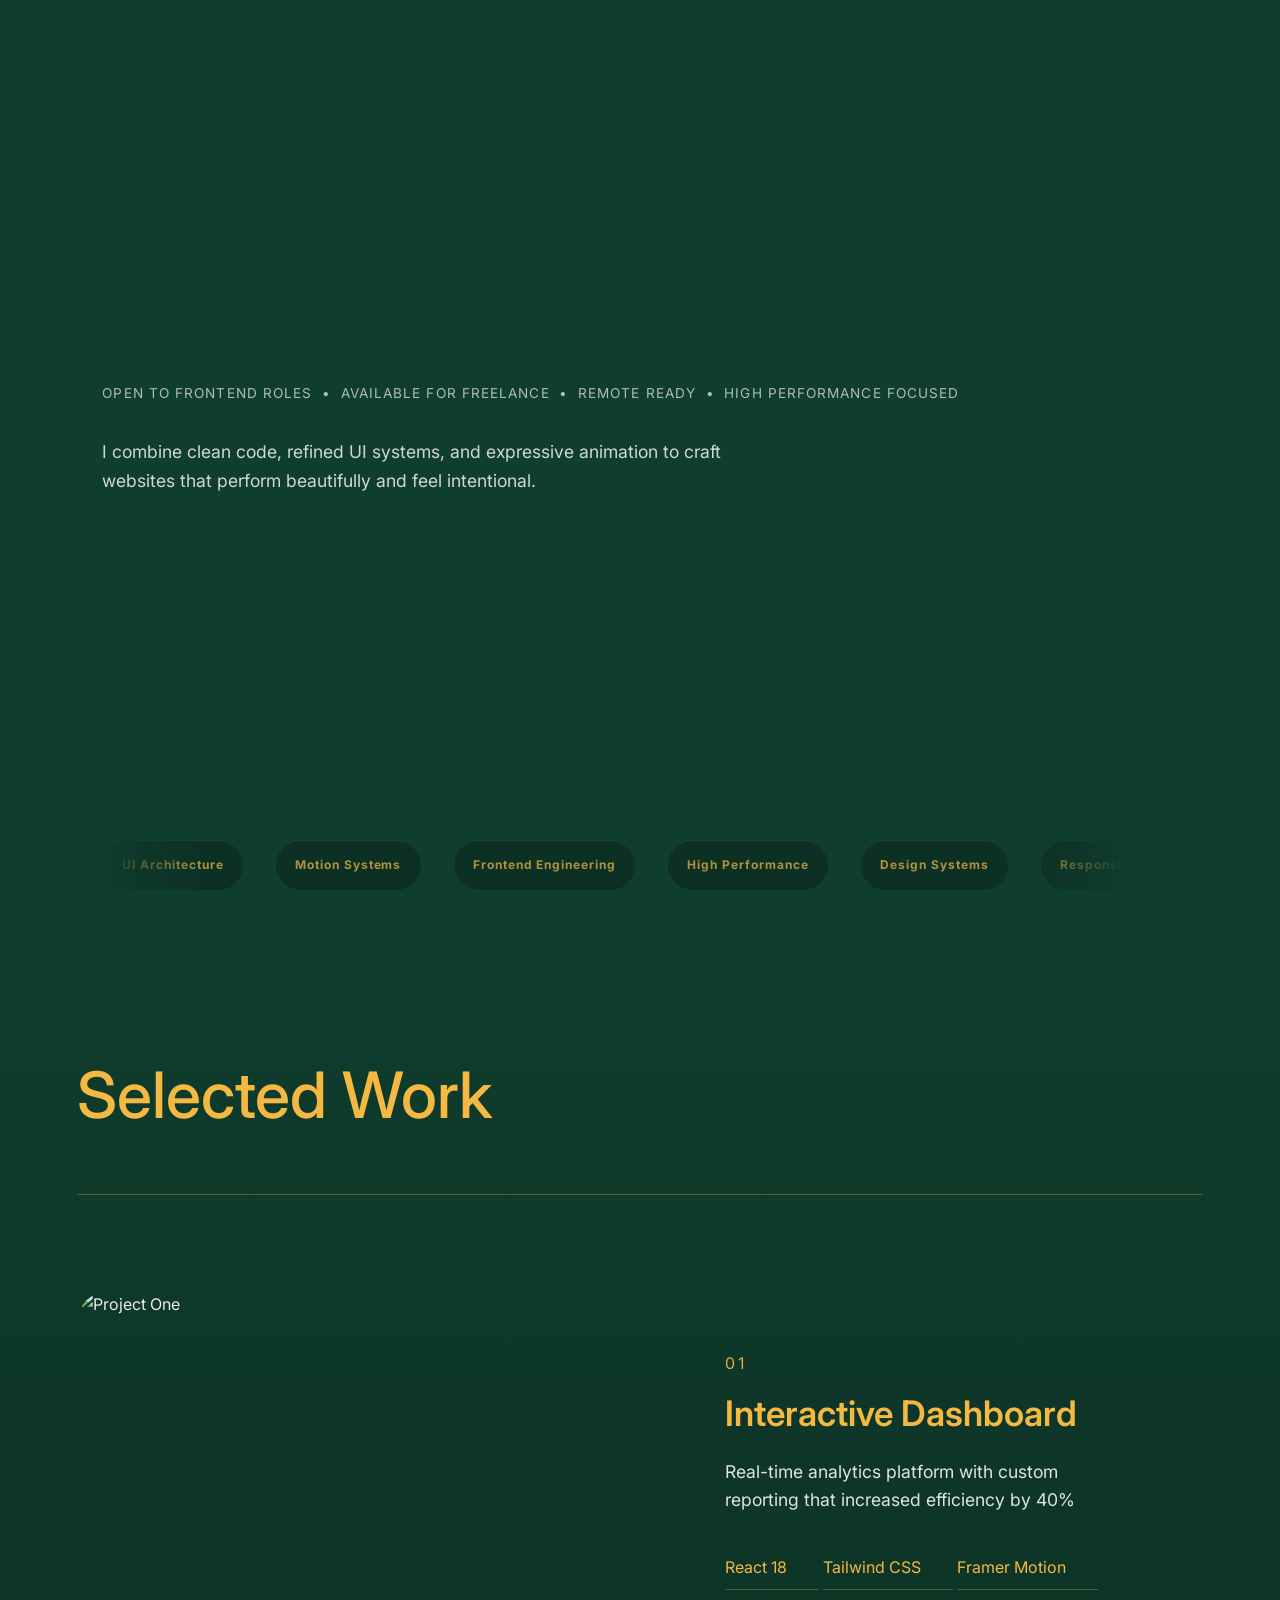
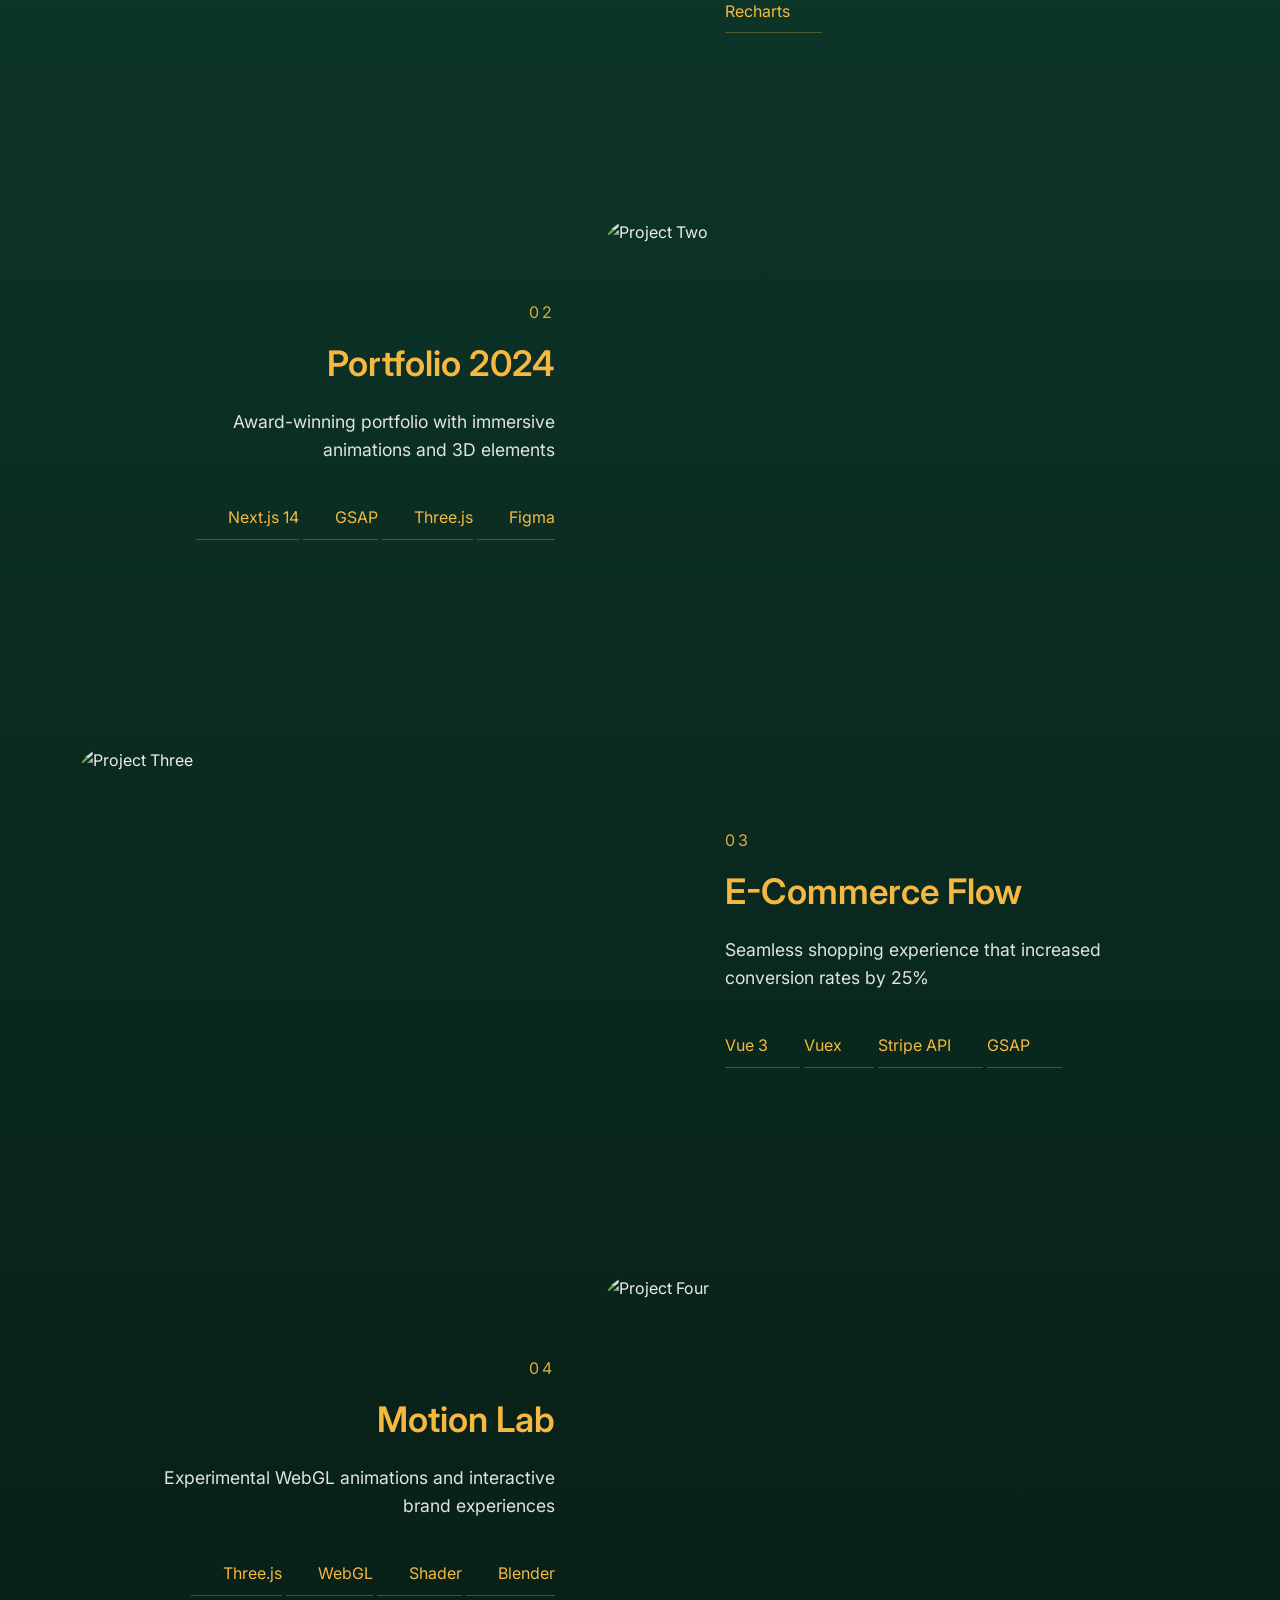
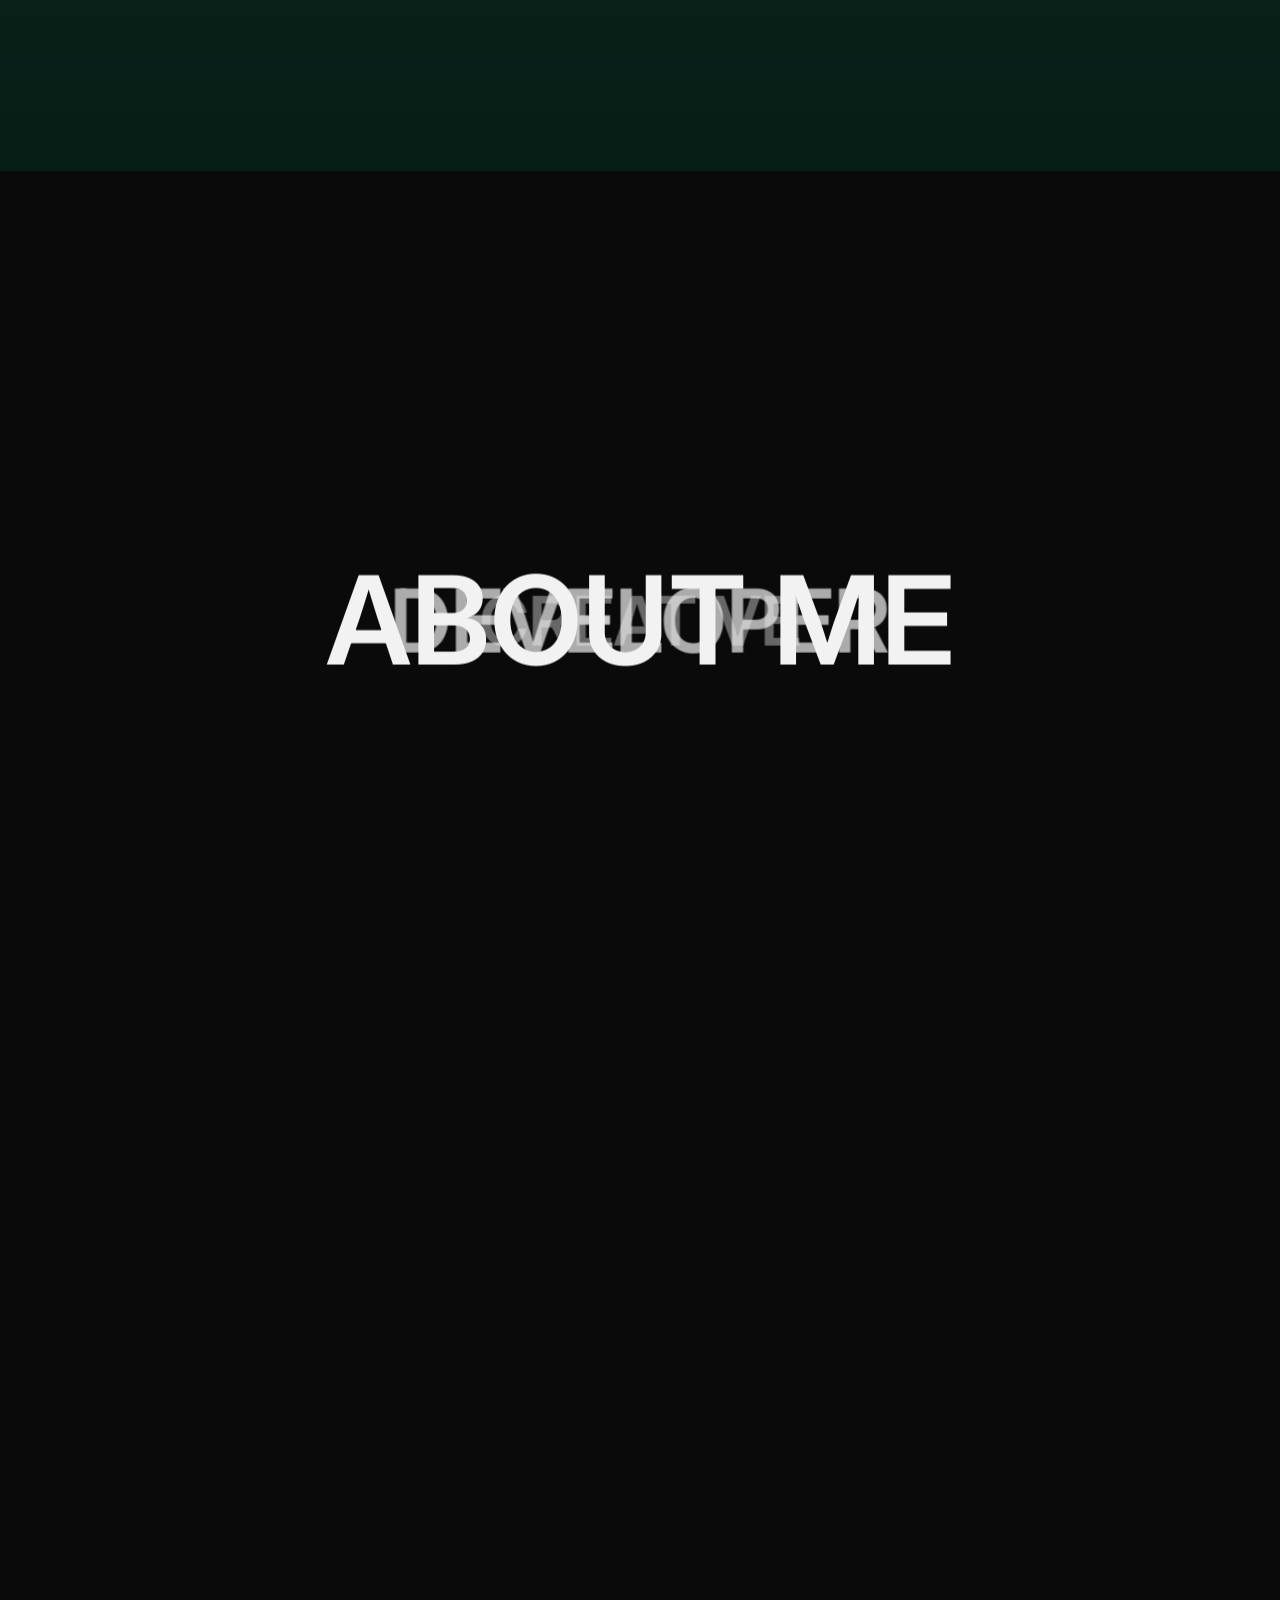
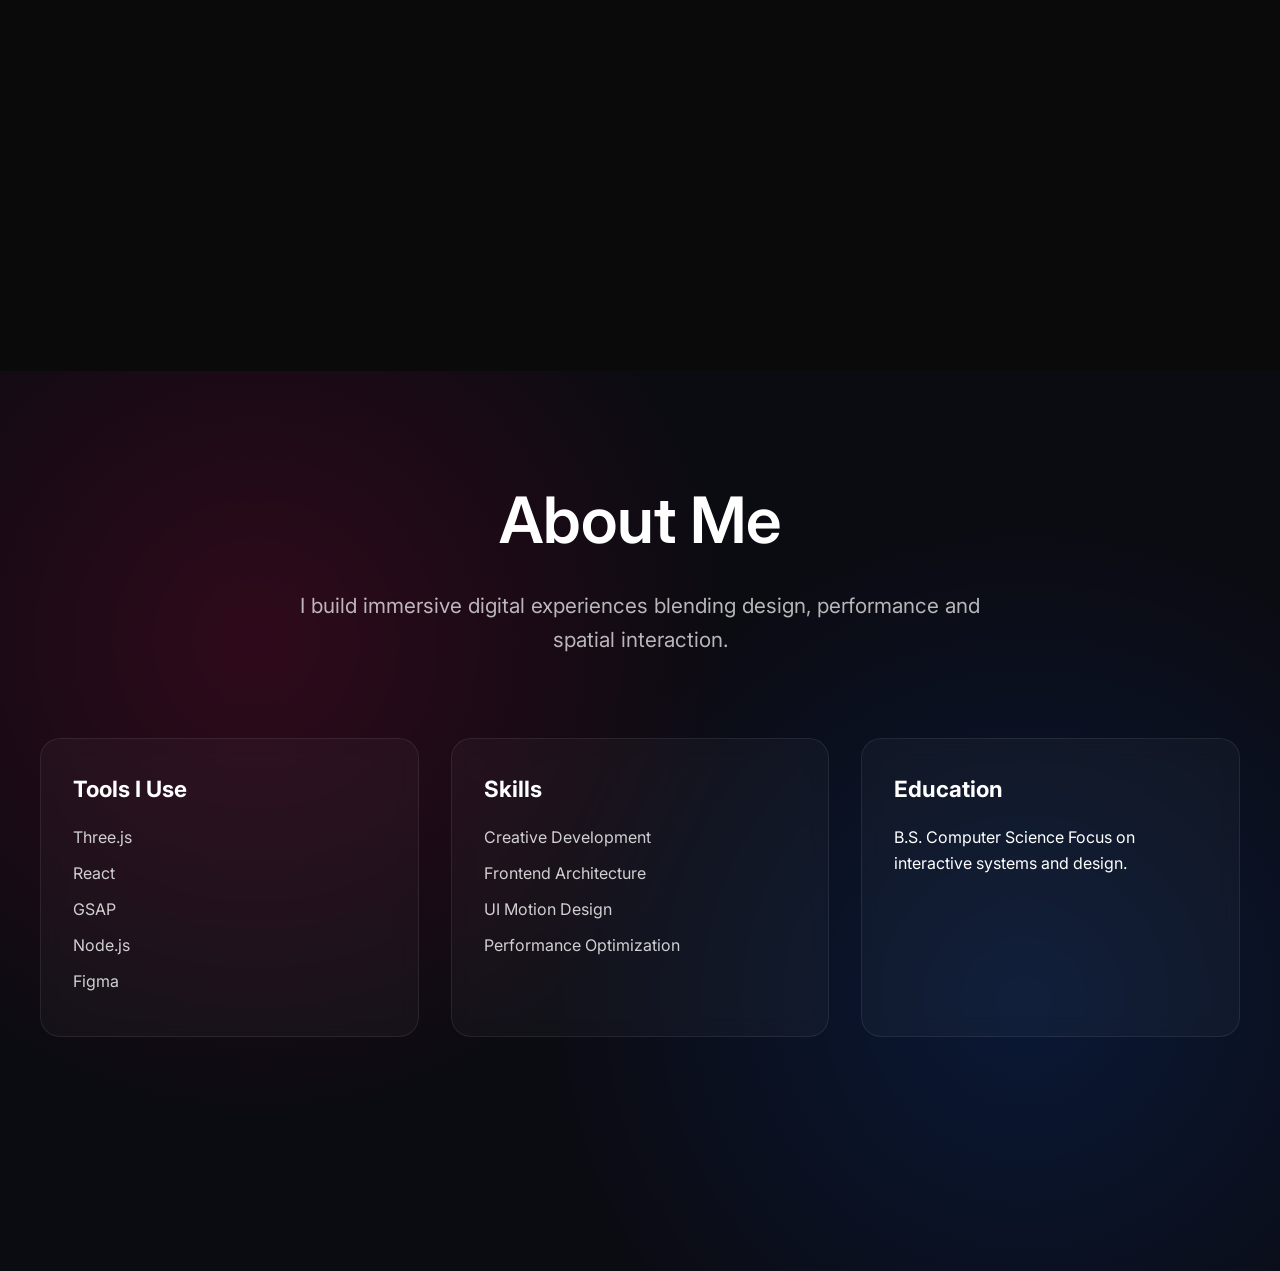
==== index.html @ ad332850 "Add files via upload" ====
<!DOCTYPE html>
<html lang="en">

<head>
  <meta charset="UTF-8">
  <meta name="viewport" content="width=device-width, initial-scale=1.0">
  <title>Document</title>
  <link rel="stylesheet" href="css/style.css">
  <script src="https://unpkg.com/three@0.158.0/build/three.min.js"></script>
  <script src="https://unpkg.com/lottie-web/build/player/lottie.min.js"></script>
  <script src="https://unpkg.com/gsap@3/dist/gsap.min.js"></script>
  <script src="https://unpkg.com/gsap@3/dist/ScrollTrigger.min.js"></script>
  <script src="https://cdnjs.cloudflare.com/ajax/libs/gsap/3.13.0/ScrambleTextPlugin.min.js"></script>
  <script src="https://cdnjs.cloudflare.com/ajax/libs/three.js/r134/three.min.js"></script>
  <script src="https://cdn.jsdelivr.net/npm/vanta@latest/dist/vanta.fog.min.js"></script>
  <script src="https://cdn.jsdelivr.net/npm/vanta@latest/dist/vanta.waves.min.js"></script>
  <script src="https://cdnjs.cloudflare.com/ajax/libs/three.js/r152/three.min.js"></script>






</head>

<body>

  <!-- Liquid Prism Filter -->
  <svg width="0" height="0" style="position: absolute;">
    <defs>
      <filter id="liquid-prism-intense" x="0%" y="0%" width="100%" height="100%" filterUnits="objectBoundingBox">
        <feTurbulence type="fractalNoise" baseFrequency="0.001 0.005" numOctaves="1" seed="17" result="turbulence" />
        <feComponentTransfer in="turbulence" result="mapped">
          <feFuncR type="gamma" amplitude="1" exponent="10" offset="0.5" />
          <feFuncG type="gamma" amplitude="0" exponent="1" offset="0" />
          <feFuncB type="gamma" amplitude="0" exponent="1" offset="0.5" />
        </feComponentTransfer>
        <feGaussianBlur in="turbulence" stdDeviation="3" result="softMap" />
        <feSpecularLighting in="softMap" surfaceScale="5" specularConstant="1" specularExponent="100"
          lighting-color="white" result="specLight">
          <fePointLight x="-200" y="-200" z="300" />
        </feSpecularLighting>
        <feComposite in="specLight" operator="arithmetic" k1="0" k2="1" k3="1" k4="0" result="litImage" />
        <feDisplacementMap in="SourceGraphic" in2="softMap" scale="200" xChannelSelector="R" yChannelSelector="G" />
      </filter>
    </defs>
  </svg>

  <!-- NAVBAR -->
  <nav class="nav-container">

    <a href="#" class="nav-pill logo-pill">
      oLSan.
    </a>

    <ul class="nav-pill links-pill">
      <span class="hover-pill"></span>

      <li><a href="#work">Work</a></li>
      <li><a href="#about">About</a></li>
      <li><a href="#journal">Journal</a></li>
      <li><a href="#contact">Contact</a></li>
    </ul>

    <a href="#contact" class="nav-pill cta-pill">
      Start a Project
    </a>

    <button class="nav-hamburger" aria-label="Menu">
      <span></span>
      <span></span>
      <span></span>
    </button>

  </nav>

  <div class="mobile-menu">
    <ul>
      <li><a href="#work">Work</a></li>
      <li><a href="#about">About</a></li>
      <li><a href="#journal">Journal</a></li>
      <li><a href="#contact">Contact</a></li>
      <li><a href="#contact" class="cta-mobile">Start a Project</a></li>
    </ul>
  </div>




  <section class="hero">
    <canvas id="hero-canvas"></canvas>
    <div class="hero-inner">

      <!-- Headline -->
      <h1 class="hero-title">
        <span id="typing"></span>
      </h1>

      <!-- Credibility Strip -->
      <div class="credibility">
        <span>Open to Frontend Roles</span>
        <span>•</span>
        <span>Available for Freelance</span>
        <span>•</span>
        <span>Remote Ready</span>
        <span>•</span>
        <span>High Performance Focused</span>
      </div>

      <!-- Subtext -->
      <p class="hero-subtext">
        I combine clean code, refined UI systems, and expressive animation
        to craft websites that perform beautifully and feel intentional.
      </p>

      <!-- CTAs -->
      <div class="hero-cta">
        <a href="#projects" class="btn-primary">View Projects</a>
        <a href="/resume.pdf" class="btn-secondary" target="_blank">View Resume</a>
      </div>

    </div>

    <!-- Infinite Service Scroller -->
    <div class="service-scroller">
      <div class="scroller-track">
        <span class="service-pill">UI Architecture</span>
        <span class="service-pill">Motion Systems</span>
        <span class="service-pill">Frontend Engineering</span>
        <span class="service-pill">High Performance</span>
        <span class="service-pill">Design Systems</span>
        <span class="service-pill">Responsive Development</span>
        <!-- Duplicate for seamless loop -->
        <span class="service-pill">UI Architecture</span>
        <span class="service-pill">Motion Systems</span>
        <span class="service-pill">Frontend Engineering</span>
        <span class="service-pill">High Performance</span>
        <span class="service-pill">Design Systems</span>
        <span class="service-pill">Responsive Development</span>
      </div>
    </div>



  </section>



  <section class="works" id="works">
    <div class="works-inner">
      <div class="works-header">
        <h2 class="works-title">Selected Work</h2>
      </div>

      <div class="works-divider"></div>

      <!-- INTERACTIVE CARDS -->
      <div class="works-grid">
        <!-- Card 1 - Left -->
        <div class="work-card">
          <div class="card-container">
            <div class="card-inner">
              <div class="image-wrapper">
                <img src="https://placehold.co/600x400/0F3D2E/F5B841" alt="Project One" class="project-img">
              </div>
            </div>
            <div class="project-info-outside">
              <div class="project-number">01</div>
              <h3 class="project-title">Interactive Dashboard</h3>
              <p class="project-solution">Real-time analytics platform with custom reporting that increased efficiency
                by 40%</p>
              <ul class="tools-list">
                <li>React 18</li>
                <li>Tailwind CSS</li>
                <li>Framer Motion</li>
                <li>Recharts</li>
              </ul>
            </div>
          </div>
        </div>

        <!-- Card 2 - Right -->
        <div class="work-card">
          <div class="card-container">
            <div class="card-inner">
              <div class="image-wrapper">
                <img src="https://placehold.co/600x400/F5B841/0F3D2E" alt="Project Two" class="project-img">
              </div>
            </div>
            <div class="project-info-outside">
              <div class="project-number">02</div>
              <h3 class="project-title">Portfolio 2024</h3>
              <p class="project-solution">Award-winning portfolio with immersive animations and 3D elements</p>
              <ul class="tools-list">
                <li>Next.js 14</li>
                <li>GSAP</li>
                <li>Three.js</li>
                <li>Figma</li>
              </ul>
            </div>
          </div>
        </div>

        <!-- Card 3 - Left -->
        <div class="work-card">
          <div class="card-container">
            <div class="card-inner">
              <div class="image-wrapper">
                <img src="https://placehold.co/600x400/2a2a2a/F5B841" alt="Project Three" class="project-img">
              </div>
            </div>
            <div class="project-info-outside">
              <div class="project-number">03</div>
              <h3 class="project-title">E-Commerce Flow</h3>
              <p class="project-solution">Seamless shopping experience that increased conversion rates by 25%</p>
              <ul class="tools-list">
                <li>Vue 3</li>
                <li>Vuex</li>
                <li>Stripe API</li>
                <li>GSAP</li>
              </ul>
            </div>
          </div>
        </div>

        <!-- Card 4 - Right -->
        <div class="work-card">
          <div class="card-container">
            <div class="card-inner">
              <div class="image-wrapper">
                <img src="https://placehold.co/600x400/F5B841/2a2a2a" alt="Project Four" class="project-img">
              </div>
            </div>
            <div class="project-info-outside">
              <div class="project-number">04</div>
              <h3 class="project-title">Motion Lab</h3>
              <p class="project-solution">Experimental WebGL animations and interactive brand experiences</p>
              <ul class="tools-list">
                <li>Three.js</li>
                <li>WebGL</li>
                <li>Shader</li>
                <li>Blender</li>
              </ul>
            </div>
          </div>
        </div>
      </div>
    </div>
  </section>

  <section class="about" id="about">
    <div class="about-sticky">
      <div class="about-3d">
        <div class="layer layer-back">CREATIVE</div>
        <div class="layer layer-mid">DEVELOPER</div>
        <div class="layer layer-front">ABOUT ME</div>
      </div>
    </div>

    <!-- Add the real about section that appears after scrolling -->
    <div class="about-content">
      <div class="about-wrapper">

        <div class="about-intro">
          <h2>About Me</h2>
          <p>
            I build immersive digital experiences blending design,
            performance and spatial interaction.
          </p>
        </div>

        <div class="about-grid">

          <div class="about-card">
            <h3>Tools I Use</h3>
            <ul>
              <li>Three.js</li>
              <li>React</li>
              <li>GSAP</li>
              <li>Node.js</li>
              <li>Figma</li>
            </ul>
          </div>

          <div class="about-card">
            <h3>Skills</h3>
            <ul>
              <li>Creative Development</li>
              <li>Frontend Architecture</li>
              <li>UI Motion Design</li>
              <li>Performance Optimization</li>
            </ul>
          </div>

          <div class="about-card">
            <h3>Education</h3>
            <p>
              B.S. Computer Science
              Focus on interactive systems and design.
            </p>
          </div>

        </div>

      </div>

    </div>
  </section>









  <script src="script.js"></script>

</body>

</html>
---- css/style.css ----
@import url('https://fonts.googleapis.com/css2?family=Halant:wght@300;400;500;600;700&family=Inter:ital,opsz,wght@0,14..32,100..900;1,14..32,100..900&display=swap');

*,
*::before,
*::after {
  box-sizing: border-box;
  margin: 0;
  padding: 0;
}

:root {
  /* Base */
  --bg: #000000;
  /* warm off-white */
  --text: #E3C586;

  /* Dark contrast surfaces */
  --surface-dark: #0F1218;
  /* smoked navy-black */
  --surface-soft: #1A1F2B;
  /* lifted dark */

  /* Accents */
  --primary: #3A3A3A;
  /* ink */
  --accent: #C08457;
  /* clay / warm edge */

  /* Utility */
  --border-light: rgba(0, 0, 0, 0.08);
  --border-dark: rgba(255, 255, 255, 0.08);
  --radius: 14px;
  --max-width: 1200px;

  --ink: #f2f2f2;
  /* main text */
  --paper: #0a0a0a;
  /* background */
  --muted: rgba(242, 242, 242, 0.55);
  --line: rgba(242, 242, 242, 0.12);
}

@font-face {
  font-family: "Korvich Slam";
  src: url("../fonts/Korvich-Slam.woff2") format("woff2"),
    url("../fonts/Korvich-Slam.woff") format("woff"),
    url("../fonts/Korvich-Slam.ttf") format("truetype");
  font-weight: normal;
  font-style: normal;
}

@font-face {
  font-family: glanuler;
  src: url("../fonts/glanuler.otf") format("opentype");
  font-weight: normal;
  font-style: normal;
}

@font-face {
  font-family: moga;
  src: url("../fonts/moga.otf") format("opentype");
  font-weight: normal;
  font-style: normal;
}

@font-face {
  font-family: gutica;
  src: url("../fonts/gutica-extrabold.otf") format("opentype");
  font-weight: normal;
  font-style: normal;
}


body {
  font-family: "Inter", sans-serif;
  background: var(--paper);
  color: var(--ink);
  line-height: 1.65;
  cursor: ;
  overflow-x: hidden;
}


/* ==========================
   NAVBAR STYLING
========================== */

.nav-container {
  position: fixed;
  top: 1.2rem;
  left: 50%;
  transform: translateX(-50%);
  width: 95%;
  max-width: 1200px;

  display: flex;
  justify-content: space-between;
  align-items: center;

  z-index: 1200;
}

/* Shared Pill Style */
.nav-pill {
  backdrop-filter: blur(18px) url(#liquid-prism-intense);
  -webkit-backdrop-filter: blur(18px) url(#liquid-prism-intense);

  background: rgba(20, 20, 20, 0.35);
  border-top: 1px solid rgba(138, 135, 135, 0.25);
  border-left: 1px solid rgba(131, 128, 128, 0.2);

  padding: 0.8rem 1.8rem;
  border-radius: 999px;

  box-shadow: 0 10px 40px rgba(12, 12, 12, 0.25);

  transition: all 0.3s ease;
  opacity: 0;
  transform: translateY(30px) scale(0.95);
  filter: blur(12px);
}

.nav-pill.reveal {
  opacity: 1;
  transform: translateY(0) scale(1);
  filter: blur(0);
  transition:
    transform 0.8s cubic-bezier(0.68, -0.55, 0.27, 1.55),
    opacity 0.6s ease,
    filter 0.8s ease;
}

/* Logo Pill */
.logo-pill {
  font-family: "glanuler", sans-serif;
  font-size: 2.6rem;
  text-decoration: none;
  color: #EDEDED;
  padding: .02rem 1.9rem;
}

/* Links Pill */
.links-pill {
  position: relative;
  list-style: none;
  display: flex;
  gap: 2.8rem;
  align-items: center;
  padding: 1rem 2.5rem;
}

.links-pill li {
  position: relative;
}

.links-pill a {
  font-family: "Inter", sans-serif;
  font-weight: 400;
  font-size: .9375rem;
  letter-spacing: 0.01em;
  color: #EDEDED;
  text-decoration: none;
  position: relative;
  transition: color 0.3s ease;
  z-index: 2;
}

.links-pill a:hover {
  color: #F5B841;
}

.hover-pill {
  position: absolute;
  top: 50%;
  left: 0;
  height: 36px;
  transform: translateY(-50%);
  border-radius: 999px;
  background: rgba(250, 250, 249, 0.15);
  backdrop-filter: blur(10px);
  transition: all 0.35s cubic-bezier(.22, .61, .36, 1);
  opacity: 0;
  pointer-events: none;
  z-index: 1;
  padding: 1.4rem 2rem;
}

/* CTA Pill */
.cta-pill {
  font-family: "Inter", sans-serif;
  font-size: 0.875rem;
  font-weight: 500;
  letter-spacing: 0.08em;
  text-transform: uppercase;
  text-decoration: none;
  color: #EDEDED;
  padding: 1.5rem;
  border-radius: 2rem;
  position: relative;
  overflow: hidden;
  transition:
    color 0.4s ease,
    transform 0.3s ease;
}

.cta-pill:hover {
  transform: translateY(-2px);
  color: #0F3D2E;
  background-color: #F5B841;
  /* fades in */
  transition:
    color 0.4s ease,
    background-color 0.5s ease,
    /* smooth fade */
    transform 0.3s ease;
}

.nav-hamburger {
  display: none;
  flex-direction: column;
  justify-content: space-between;
  width: 24px;
  height: 18px;
  background: none;
  border: none;
  cursor: pointer;
  z-index: 1100;
  margin-right: 1.2rem;
}

.nav-hamburger span {
  display: block;
  height: 3px;
  width: 100%;
  background: #F5B841;
  border-radius: 2px;
  transition: all 0.3s ease;
}

/* Mobile Menu */
.mobile-menu {
  position: fixed;
  top: 0;
  right: -100%;
  width: 100vw;
  height: 100vh;
  background: rgba(20, 20, 20, 0.95);
  backdrop-filter: blur(12px);
  display: flex;
  justify-content: center;
  transform: translateX(100%);
  transition: transform 0.45s cubic-bezier(.25, .8, .25, 1);
  z-index: 1050;
}

.mobile-menu.open {
  transform: translateX(0);
}

.mobile-menu ul {
  list-style: none;
  display: flex;
  flex-direction: column;
  gap: 1.3rem;
  align-items: start;
  margin-top: 6rem;
  width: 80%;
  font-weight: 400;
}

.mobile-menu ul li {
  opacity: 0;
  transform: translateY(20px);
  transition: all 0.4s cubic-bezier(.25, .8, .25, 1);
}

.mobile-menu.open ul li:nth-child(1) {
  transition-delay: 0.05s;
  opacity: 1;
  transform: translateY(0);
}

.mobile-menu.open ul li:nth-child(2) {
  transition-delay: 0.12s;
  opacity: 1;
  transform: translateY(0);
}

.mobile-menu.open ul li:nth-child(3) {
  transition-delay: 0.19s;
  opacity: 1;
  transform: translateY(0);
}

.mobile-menu.open ul li:nth-child(4) {
  transition-delay: 0.26s;
  opacity: 1;
  transform: translateY(0);
}

.mobile-menu.open ul li:nth-child(5) {
  transition-delay: 0.33s;
  opacity: 1;
  transform: translateY(0);
  margin-top: 1.5rem;
}



.mobile-menu a {
  text-decoration: none;
  color: #EDEDED;
  font-size: 1.4rem;
}

.cta-mobile {
  background: rgba(34, 31, 31, 0.35);
  border-top: 1px solid rgba(138, 135, 135, 0.25);
  border-bottom: 1px solid rgba(158, 152, 152, 0.2);
  padding: 1rem 4.6rem;
  border-radius: 999px;
  font-weight: 600;
}

/* Hamburger open state */
.nav-hamburger.open span:nth-child(1) {
  transform: rotate(45deg) translate(5px, 5px);
}

.nav-hamburger.open span:nth-child(2) {
  opacity: 0;
}

.nav-hamburger.open span:nth-child(3) {
  transform: rotate(-45deg) translate(5px, -5px);
}

/* Mobile menu active */
.mobile-menu.open {
  right: 0;
}

/* Responsive */
@media(max-width: 900px) {
  .links-pill {
    display: none;
  }

  .cta-pill {
    display: none;
  }

  .nav-hamburger {
    display: flex;
  }
}




/*HERO*/

/* ===============================
   ELITE MINIMAL HERO
=================================*/
.hero {
  position: relative;
  height: 100vh;
  width: 100%;
  overflow: hidden;
  background: #0F3D2E;
  perspective: 1000px;
  min-height: 100vh;
  display: flex;
  flex-direction: column;
  justify-content: center;
  padding: 0 8%;
}

#hero-canvas {
  position: absolute;
  inset: 0;
  width: 100%;
  height: 100%;
  display: block;
}

/*
#hero-canvas {
  background: linear-gradient(120deg, #0F3D2E, #113F2F, #0F3D2E);
  animation: gradientShift 12s ease infinite;
}

@keyframes gradientShift {
  0% {
    background-position: 0% 50%;
  }

  50% {
    background-position: 100% 50%;
  }

  100% {
    background-position: 0% 50%;
  }
}
*/







.hero-inner.visible .btn-primary,
.hero-inner.visible .btn-secondary {
  transform: translateY(0) scale(1);
  opacity: 1;
}

.hero-inner {
  max-width: 900px;
  opacity: 0 auto;
  transform: translateY(20px);
  transform-origin: center top;
  transition: opacity 1s ease-out, transform 0.2s ease-out;
}

.hero-inner.visible {
  opacity: 1;
  transform: translateY(0);
}

.hero-title {
  font-size: clamp(2.5rem, 6vw, 4.5rem);
  font-weight: 500;
  font-family: "Halant", serif;
  line-height: 1.05;
  letter-spacing: -0.02em;
  margin-bottom: 1.5rem;
  color: #F5B841;
}




/* Initial states */
.hero-title,
#typing,
.hero-subtext,
.hero-cta,
.service-scroller {
  opacity: 0;
  transform: translateY(10px);
  transition: opacity 0.8s ease, transform 0.8s ease;
}

/* Visible state */
.hero-title.visible,
#typing.visible,
.hero-subtext.visible,
.hero-cta.visible,
.service-scroller.visible {
  opacity: 1;
  transform: translateY(0);
}



.credibility {
  font-size: 0.85rem;
  letter-spacing: 0.08em;
  text-transform: uppercase;
  opacity: 0.7;
  margin-bottom: 1.5rem;
  display: flex;
  flex-wrap: wrap;
  gap: 0.6rem;
}

.hero-subtext {
  font-size: 1.1rem;
  line-height: 1.6;
  max-width: 650px;
  margin-bottom: 2.5rem;
  opacity: 0.85;
}

.hero-cta {
  display: flex;
  gap: 1.5rem;
}

/* Buttons */
.btn-primary {
  background: #F5B841;
  color: black;
  padding: 0.9rem 1.8rem;
  border-radius: 999px;
  font-weight: 600;
  text-decoration: none;
  transition: transform 0.25s ease, box-shadow 0.25s ease;
}

.btn-primary:hover {
  transform: translateY(-3px);
  box-shadow: 0 10px 25px rgba(245, 184, 65, 0.4);
}

.btn-secondary {
  border: 1px solid rgba(68, 64, 64, 0.3);
  padding: 0.9rem 1.8rem;
  background: rgba(20, 20, 20, 0.35);
  border-radius: 999px;
  text-decoration: none;
  color: #EDEDED;
  transition: all 0.25s ease;
}

.btn-secondary:hover {
  border-color: #F5B841;
  color: #F5B841;
}

.btn-primary,
.btn-secondary {
  transform: translateY(20px) scale(0.95);
  opacity: 0;
  transition: all 0.6s cubic-bezier(.22, 1, .36, 1);
}

.service-scroller {
  position: absolute;
  bottom: 20px;
  width: 80%;
  overflow: hidden;
  opacity: 0.7;
  mask-image: linear-gradient(to right,
      transparent 0%,
      black 10%,
      black 90%,
      transparent 100%);
}

.scroller-track {
  display: flex;
  gap: 2rem;
  width: max-content;
  animation: scroll 25s linear infinite;
  will-change: transform;
}

/* Pause on hover */
.service-scroller:hover .scroller-track {
  animation-play-state: paused;
}

@keyframes scroll {
  0% {
    transform: translateX(0);
  }

  100% {
    transform: translateX(-50%);
  }
}

.service-pill {
  padding: 0.9rem 1.2rem;
  background: rgba(10, 10, 10, 0.35);
  border-top: 1px solid rgba(138, 135, 135, 0.25);
  border-left: 1px solid rgba(131, 128, 128, 0.2);
  border-radius: 2rem;
  font-size: 0.75rem;
  letter-spacing: 0.08em;
  color: #F5B841;
  font-weight: 700;
  white-space: nowrap;
}





/* SECTION */
.works {
  padding: 10rem 6vw 6rem;
  background:
    radial-gradient(1000px 500px at 80% -20%, rgba(245, 184, 65, 0.12), transparent 60%),
    radial-gradient(800px 400px at 10% 120%, rgba(15, 61, 46, 0.4), transparent 70%),
    linear-gradient(180deg, #0F3D2E 0%, #071E17 100%);
  color: #EDEDED;
  position: relative;
  overflow: hidden;
}

.works-inner {
  position: relative;
  z-index: 2;
}

.works-header {
  margin-bottom: 4rem;
}

.works-title {
  font-size: clamp(3rem, 5vw, 4.5rem);
  font-weight: 500;
  color: #F5B841;
  line-height: 1.1;
  max-width: 600px;
}

.works-divider {
  margin: 3rem 0 4rem;
  padding-top: 2rem;
  border-top: 1px solid rgba(245, 184, 65, 0.3);
  position: relative;
  overflow: hidden;
}

.works-divider::before {
  content: "";
  position: absolute;
  top: 0;
  left: 0;
  height: 1px;
  width: 100%;
  background: #F5B841;
  transform: scaleX(0);
  transform-origin: left;
}

/* INTERACTIVE CARD SYSTEM */
.works-grid {
  display: flex;
  flex-direction: column;
  gap: 8rem;
  max-width: 1400px;
  margin: 0 auto;
  position: relative;
}

.work-card {
  display: flex;
  width: 100%;
  position: relative;
  align-items: center;
}

.work-card:nth-child(odd) {
  justify-content: flex-start;
}

.work-card:nth-child(even) {
  justify-content: flex-end;
}

.card-container {
  display: flex;
  align-items: center;
  gap: 3rem;
  width: 100%;
  position: relative;
}

.work-card:nth-child(odd) .card-container {
  flex-direction: row;
}

.work-card:nth-child(even) .card-container {
  flex-direction: row-reverse;
}

.card-inner {
  width: 60%;
  max-width: 600px;
  position: relative;
  border-radius: 2rem;
  overflow: hidden;
  transition: transform 0.4s cubic-bezier(0.4, 0, 0.2, 1);
  will-change: transform;
  cursor: pointer;
}

.image-wrapper {
  width: 100%;
  height: 400px;
  overflow: hidden;
}

.project-img {
  width: 100%;
  height: 100%;
  object-fit: cover;
  display: block;
  transition: transform 0.6s cubic-bezier(0.4, 0, 0.2, 1);
}

.project-info-outside {
  width: 35%;
  color: white;
  position: relative;
  z-index: 5;
}

.work-card:nth-child(odd) .project-info-outside {
  text-align: left;
}

.work-card:nth-child(even) .project-info-outside {
  text-align: right;
}

.project-number {
  font-size: 1rem;
  color: #F5B841;
  letter-spacing: 0.2em;
  margin-bottom: 1rem;
  opacity: 0.9;
}

.project-title {
  font-size: 2.2rem;
  font-weight: 600;
  color: #F5B841;
  margin-bottom: 1.5rem;
  line-height: 1.2;
}

.project-solution {
  font-size: 1.1rem;
  color: #EDEDED;
  margin-bottom: 2rem;
  line-height: 1.6;
  opacity: 0.95;
}

.tools-list {
  list-style: none;
  padding: 0;
  margin: 0;
}

.work-card:nth-child(odd) .tools-list {
  text-align: left;
}

.work-card:nth-child(even) .tools-list {
  text-align: right;
}

.tools-list li {
  font-size: 1rem;
  color: #F5B841;
  padding: 0.5rem 0;
  border-bottom: 1px solid rgba(245, 184, 65, 0.3);
  display: inline-block;
  width: auto;
  opacity: 1;
  transition: transform 0.3s ease;
}

.work-card:nth-child(odd) .tools-list li {
  padding-right: 2rem;
}

.work-card:nth-child(even) .tools-list li {
  padding-left: 2rem;
}

.tools-list li:hover {
  border-bottom-color: #F5B841;
  transform: translateX(5px);
}

.work-card:nth-child(even) .tools-list li:hover {
  transform: translateX(-5px);
}

.card-inner:hover .project-img {
  transform: scale(1.05);
}

/* BRIGHT COLOR - just blur and fade, no borders/glow */
.works-grid:has(.card-inner:hover) .card-inner:not(:hover) {
  filter: blur(8px) brightness(0.7);
  opacity: 0.5;
  transform: scale(0.94) !important;
  transition: all 1.2s cubic-bezier(0.4, 0, 0.2, 1);
}

.works-grid:has(.card-inner:hover) .project-info-outside {
  opacity: 0.6;
  transition: opacity 1.2s cubic-bezier(0.4, 0, 0.2, 1);
}

.works-grid:has(.card-inner:hover) .card-inner:hover+.project-info-outside,
.work-card:hover .project-info-outside {
  opacity: 1;
}

/* Responsive */
@media (max-width: 968px) {
  .card-container {
    flex-direction: column !important;
    gap: 2rem;
  }

  .card-inner,
  .project-info-outside {
    width: 100%;
    text-align: left !important;
  }

  .tools-list {
    text-align: left !important;
  }

  .tools-list li {
    padding-left: 0 !important;
    padding-right: 0 !important;
  }

  .tools-list li:hover {
    transform: translateX(5px) !important;
  }

  .works-grid {
    gap: 4rem;
  }
}


.about {
  height: 300vh;
  position: relative;
}

.about-sticky {
  position: sticky;
  top: 0;
  height: 100vh;
  overflow: hidden;
  perspective: 1200px;
  z-index: 2;
  transition: opacity 0.3s ease;
}

.about-3d {
  position: relative;
  width: 100%;
  height: 100%;
  transform-style: preserve-3d;
}

.layer {
  position: absolute;
  width: 100%;
  text-align: center;
  top: 50%;
  left: 50%;
  transform-style: preserve-3d;
  font-size: 8vw;
  font-weight: 600;
  transform: translate(-50%, -50%);
  transition: transform 0.05s linear;
  /* Faster transition for smoother movement */
  will-change: transform;
}

.layer-back {
  transform: translate(-50%, -50%) translateZ(-600px);
  opacity: 0.4;
}

.layer-mid {
  transform: translate(-50%, -50%) translateZ(-200px);
  opacity: 0.7;
}

.layer-front {
  transform: translate(-50%, -50%) translateZ(200px);
}

/* Real about content that appears after scrolling */
.about-content {
  position: relative;
  top: 100vh;
  min-height: 100vh;
  padding: 6rem 2rem;
  color: white;
  z-index: 1;

  background:
    radial-gradient(circle at 20% 30%, rgba(255, 0, 80, 0.15), transparent 40%),
    radial-gradient(circle at 80% 70%, rgba(0, 100, 255, 0.15), transparent 40%),
    #0b0b12;

  display: flex;
  justify-content: center;
}


.about-wrapper {
  max-width: 1200px;
  width: 100%;
}

.about-intro {
  text-align: center;
  margin-bottom: 5rem;
}

.about-intro h2 {
  font-size: clamp(3rem, 5vw, 4rem);
  margin-bottom: 1rem;
  font-weight: 600;
}

.about-intro p {
  font-size: 1.3rem;
  opacity: 0.7;
  max-width: 700px;
  margin: 0 auto;
}

.about-grid {
  display: grid;
  grid-template-columns: repeat(auto-fit, minmax(280px, 1fr));
  gap: 2rem;
}

.about-card {
  background: rgba(255, 255, 255, 0.03);
  backdrop-filter: blur(10px);
  border: 1px solid rgba(255, 255, 255, 0.08);
  border-radius: 20px;
  padding: 2rem;
  transition: 0.3s ease;
}

.about-card:hover {
  transform: translateY(-8px);
  border-color: rgba(255, 255, 255, 0.2);
}

.about-card h3 {
  margin-bottom: 1rem;
  font-size: 1.4rem;
}

.about-card ul {
  list-style: none;
  padding: 0;
}

.about-card li {
  margin-bottom: 0.6rem;
  opacity: 0.8;
}
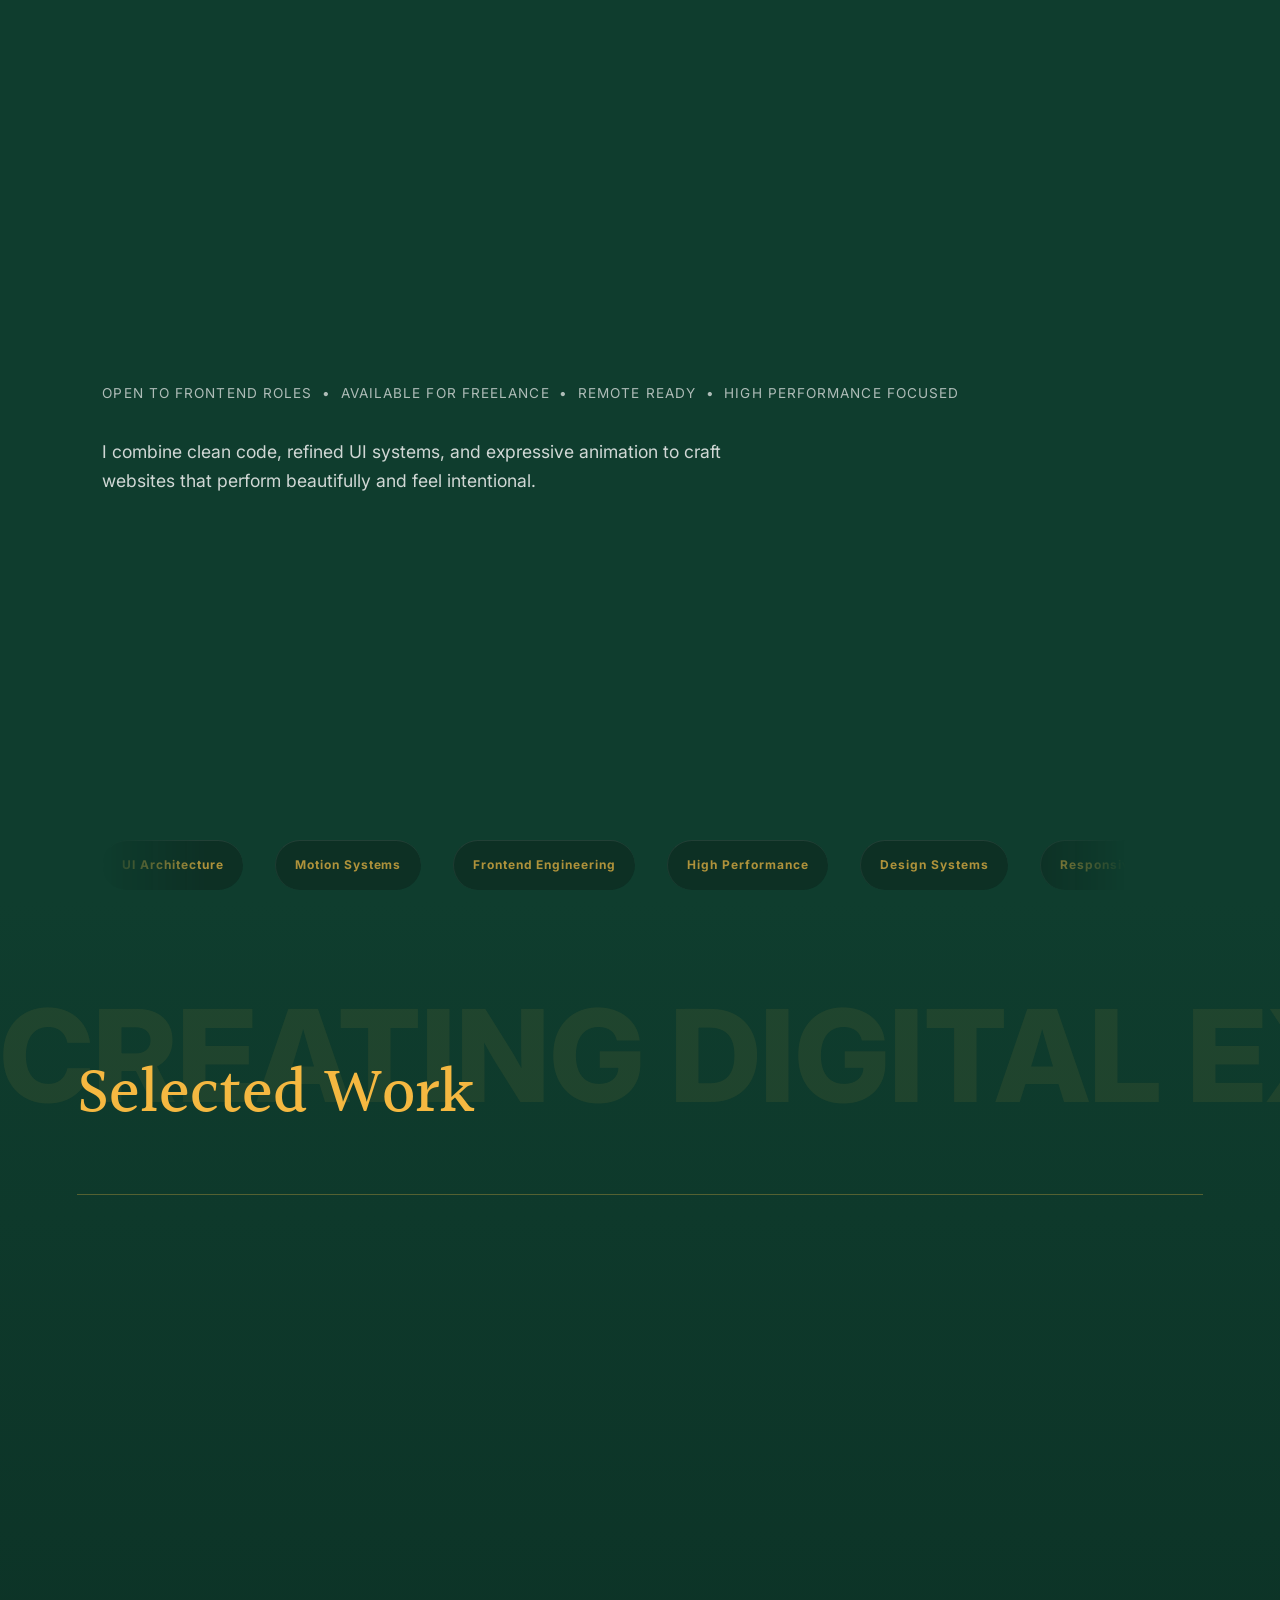
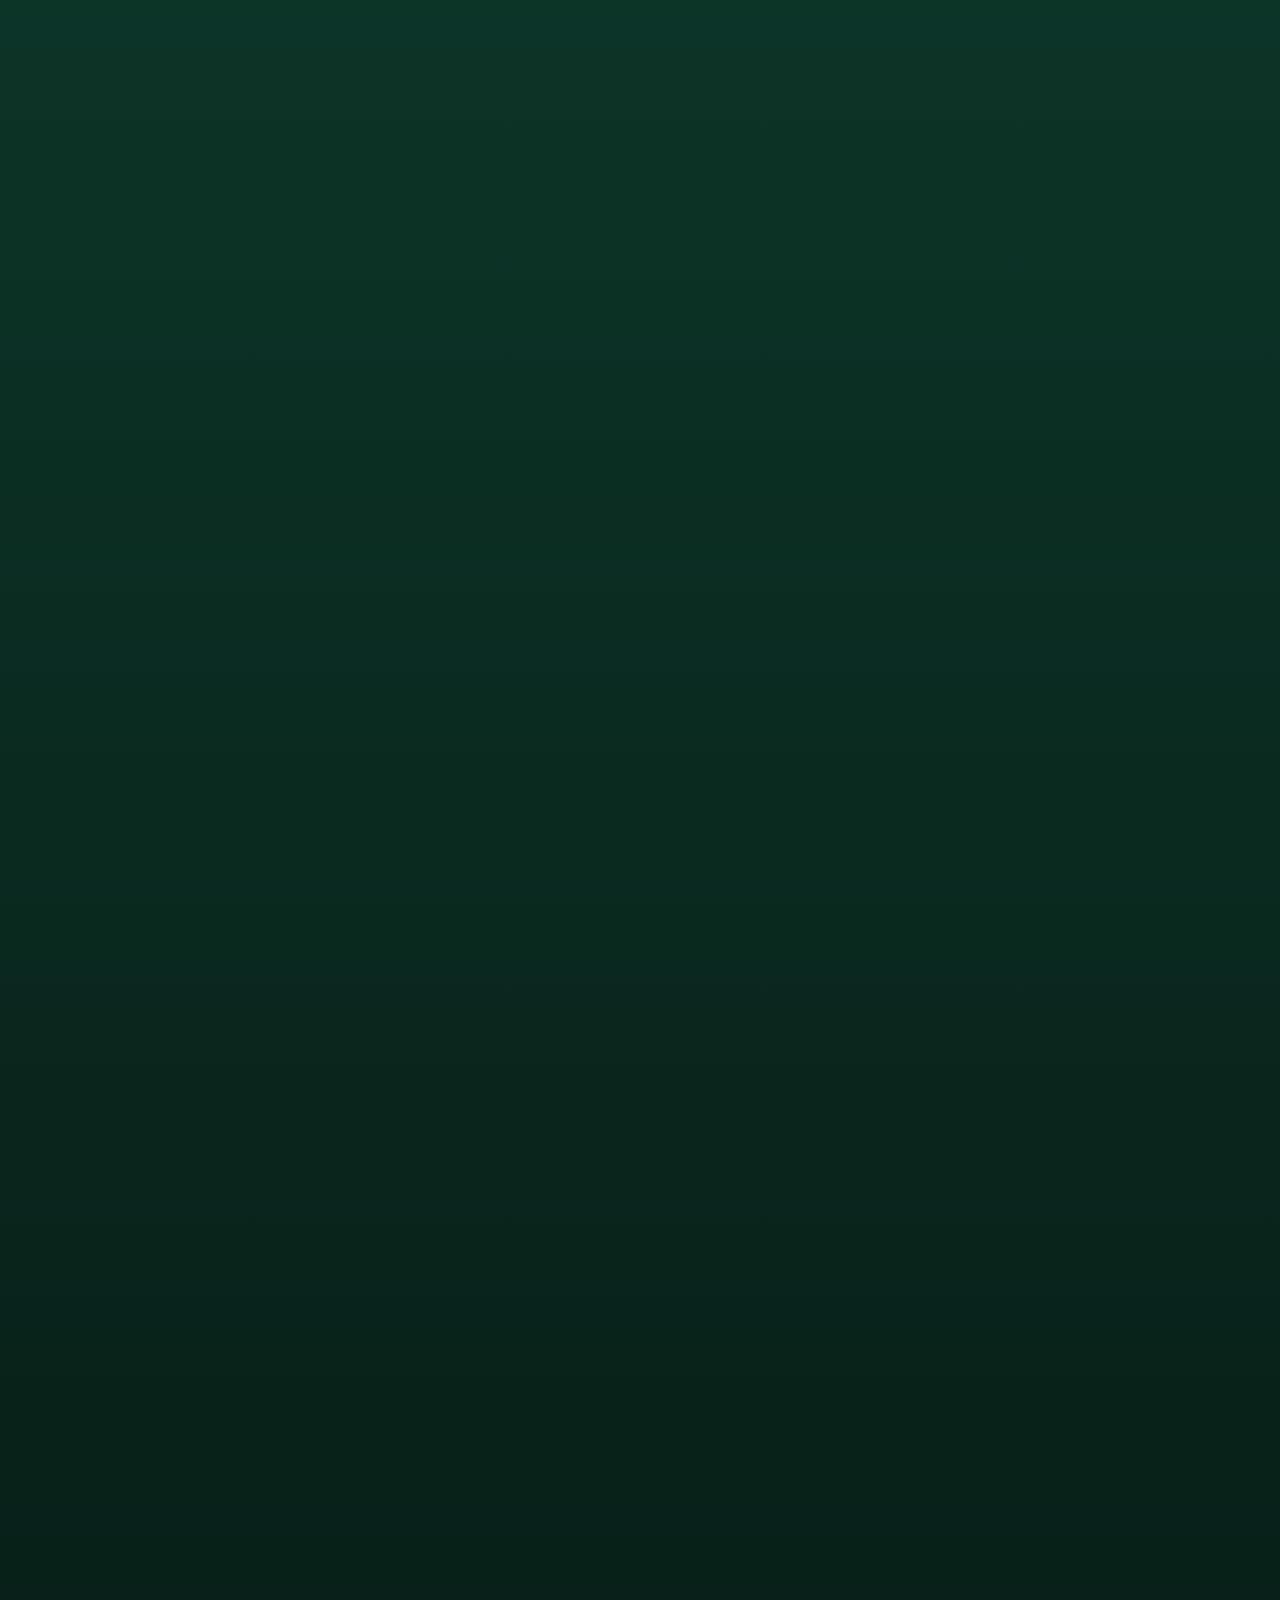
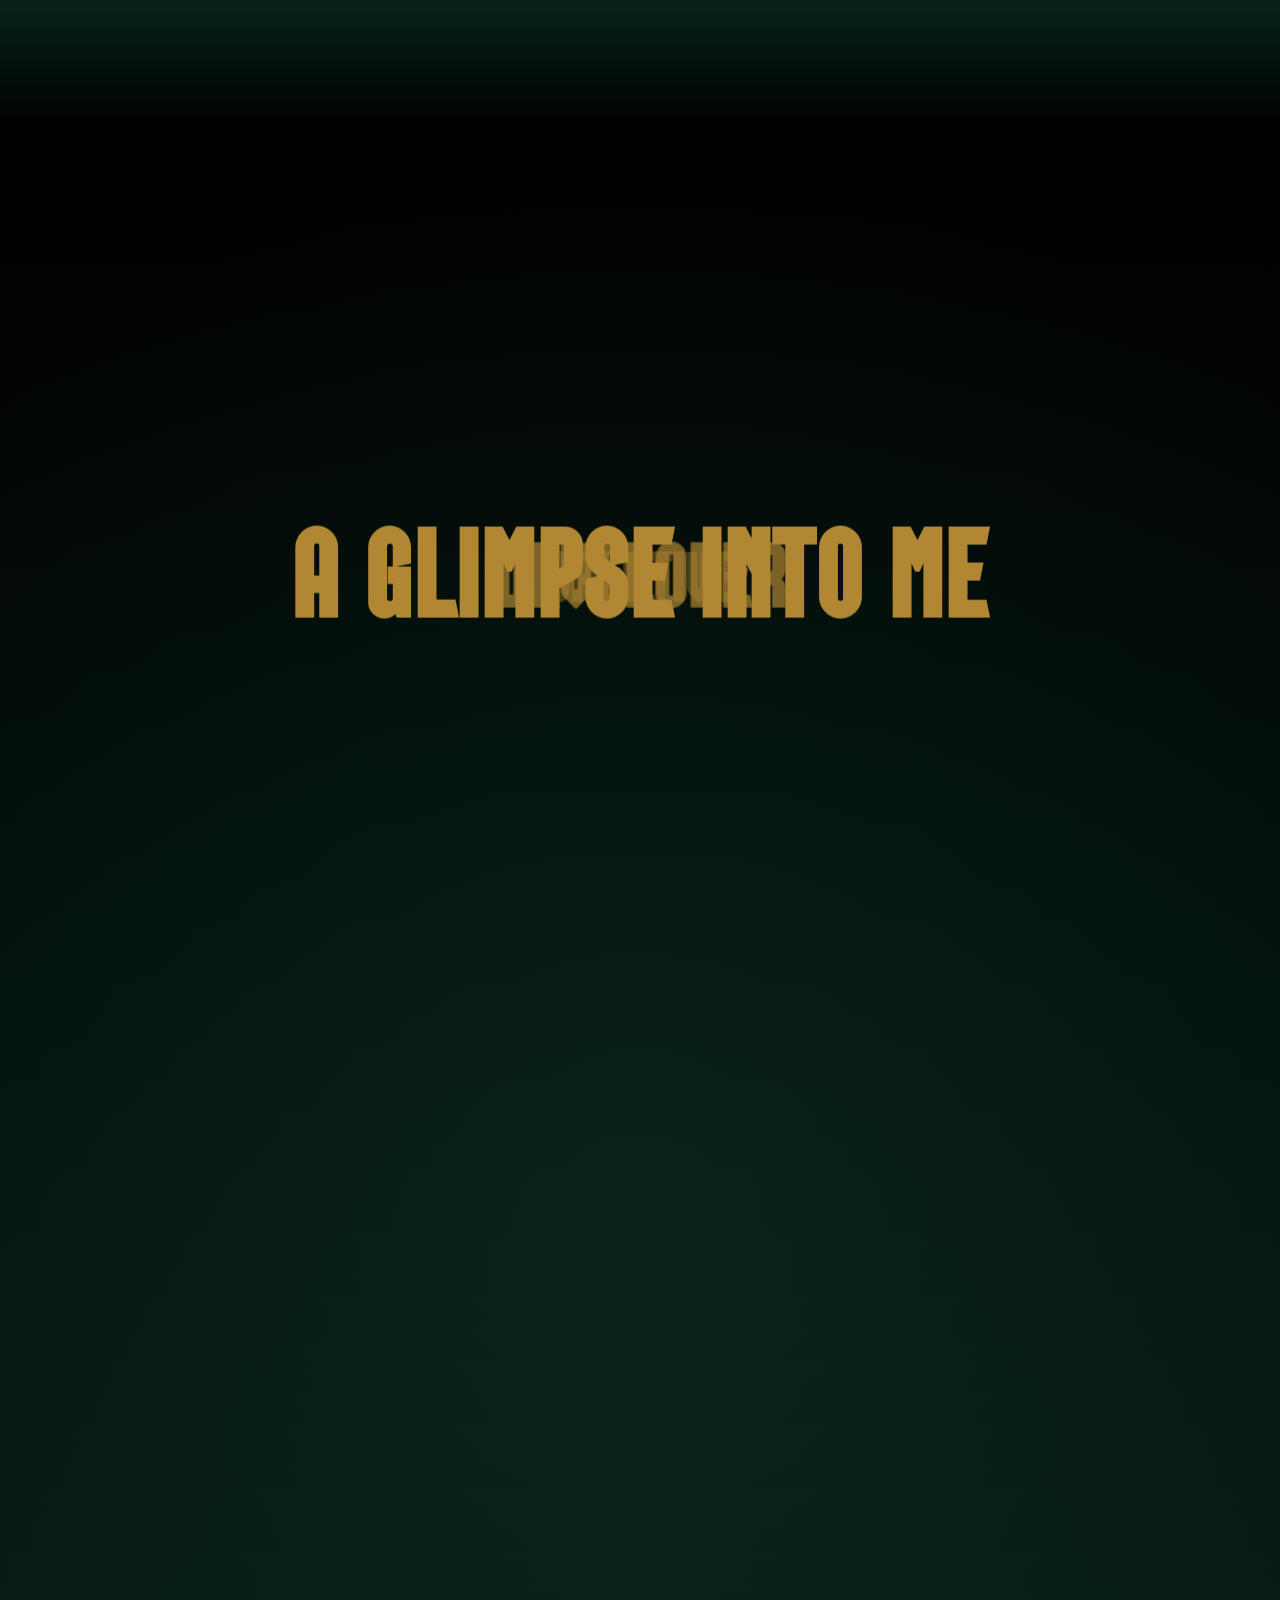
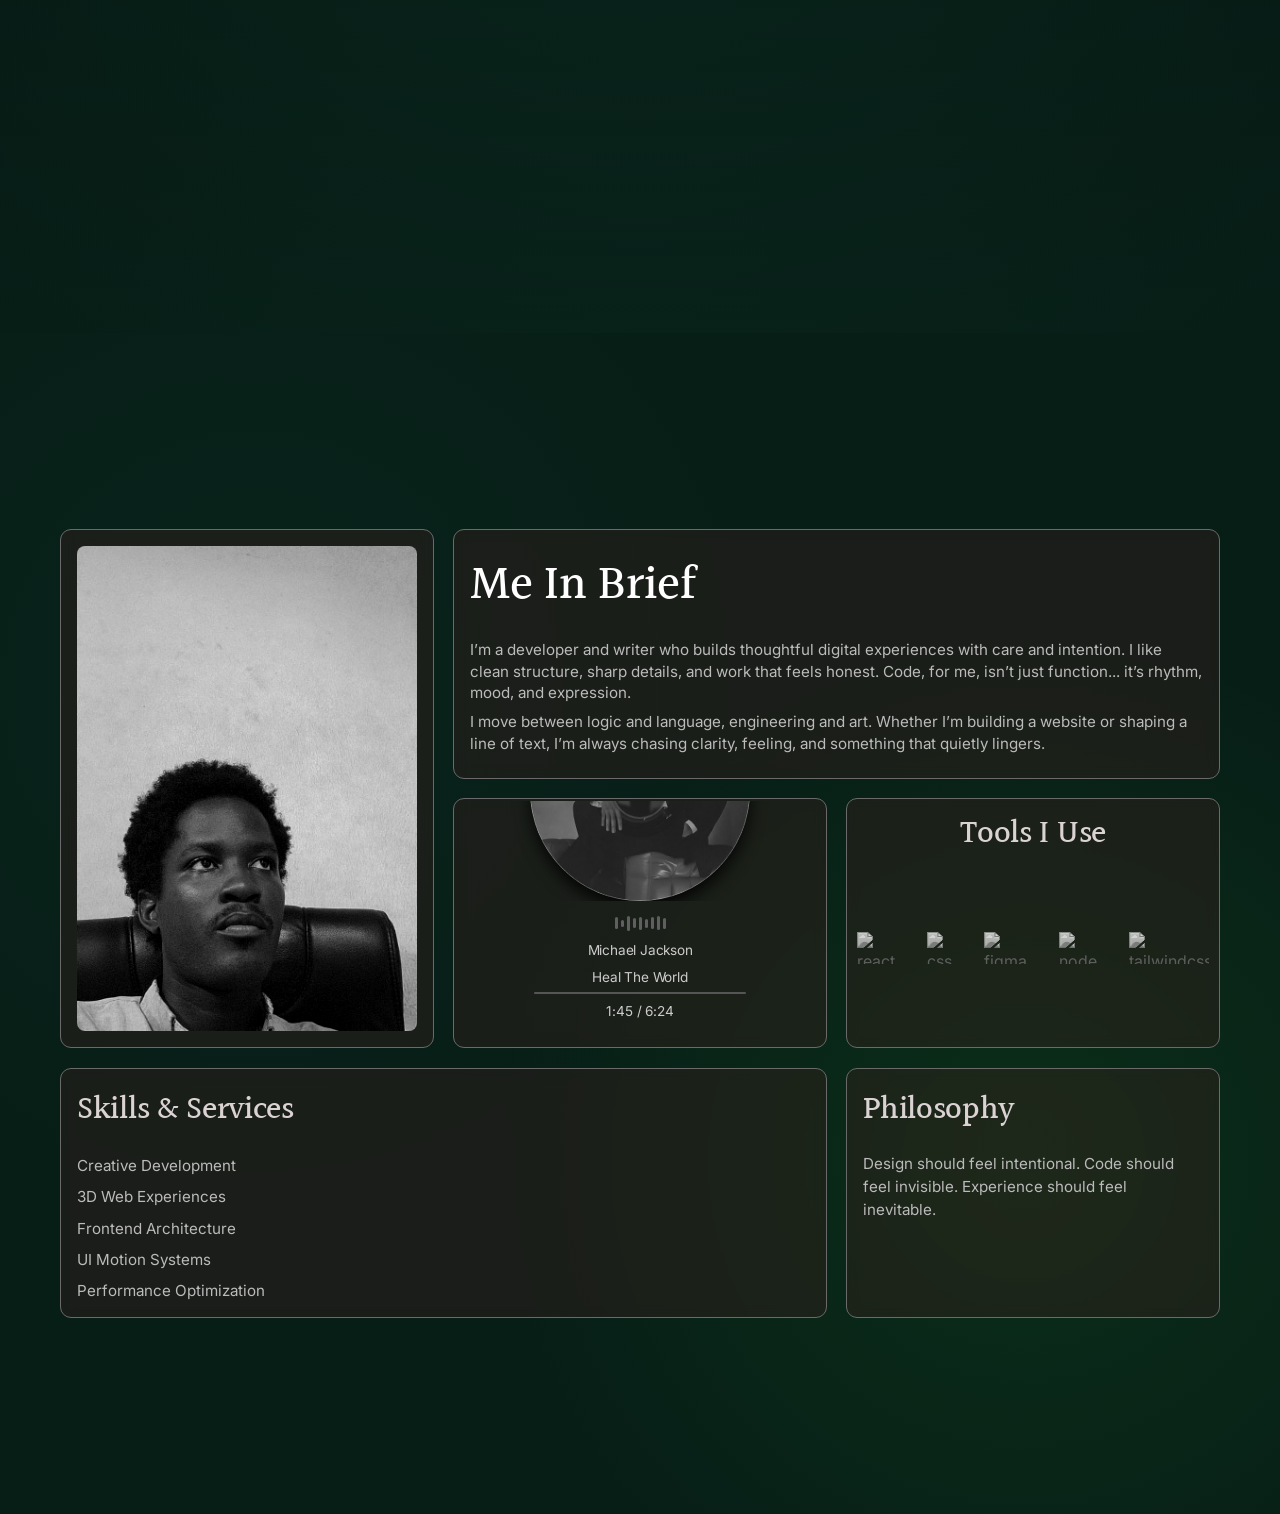
==== commit 28ff8fe5: "Add files via upload" ====
--- a/index.html
+++ b/index.html
@@ -8,8 +8,8 @@
   <link rel="stylesheet" href="css/style.css">
   <script src="https://unpkg.com/three@0.158.0/build/three.min.js"></script>
   <script src="https://unpkg.com/lottie-web/build/player/lottie.min.js"></script>
-  <script src="https://unpkg.com/gsap@3/dist/gsap.min.js"></script>
-  <script src="https://unpkg.com/gsap@3/dist/ScrollTrigger.min.js"></script>
+  <script src="https://cdn.jsdelivr.net/npm/gsap@3.14.1/dist/gsap.min.js"></script>
+  <script src="https://cdn.jsdelivr.net/npm/gsap@3.14.1/dist/ScrollTrigger.min.js"></script>
   <script src="https://cdnjs.cloudflare.com/ajax/libs/gsap/3.13.0/ScrambleTextPlugin.min.js"></script>
   <script src="https://cdnjs.cloudflare.com/ajax/libs/three.js/r134/three.min.js"></script>
   <script src="https://cdn.jsdelivr.net/npm/vanta@latest/dist/vanta.fog.min.js"></script>
@@ -147,6 +147,13 @@
 
 
   <section class="works" id="works">
+    <div class="works-editorial-scroll">
+      <div class="scroll-track">
+        <span>CREATING DIGITAL EXPERIENCES • </span>
+        <span>CREATING DIGITAL EXPERIENCES • </span>
+        <span>CREATING DIGITAL EXPERIENCES • </span>
+      </div>
+    </div>
     <div class="works-inner">
       <div class="works-header">
         <h2 class="works-title">Selected Work</h2>
@@ -154,18 +161,18 @@
 
       <div class="works-divider"></div>
 
-      <!-- INTERACTIVE CARDS -->
       <div class="works-grid">
         <!-- Card 1 - Left -->
         <div class="work-card">
           <div class="card-container">
             <div class="card-inner">
               <div class="image-wrapper">
-                <img src="https://placehold.co/600x400/0F3D2E/F5B841" alt="Project One" class="project-img">
+                <img src="./assets/images/Macbook-Air-www.timilehinoyintoke.com.webp" alt="Project One"
+                  class="project-img">
               </div>
             </div>
             <div class="project-info-outside">
-              <div class="project-number">01</div>
+              <div class="project-number">[01]</div>
               <h3 class="project-title">Interactive Dashboard</h3>
               <p class="project-solution">Real-time analytics platform with custom reporting that increased efficiency
                 by 40%</p>
@@ -184,11 +191,11 @@
           <div class="card-container">
             <div class="card-inner">
               <div class="image-wrapper">
-                <img src="https://placehold.co/600x400/F5B841/0F3D2E" alt="Project Two" class="project-img">
+                <img src="./assets/images/Macbook-Air-nolaenergy.net.webp" alt="Project Two" class="project-img">
               </div>
             </div>
             <div class="project-info-outside">
-              <div class="project-number">02</div>
+              <div class="project-number">[02]</div>
               <h3 class="project-title">Portfolio 2024</h3>
               <p class="project-solution">Award-winning portfolio with immersive animations and 3D elements</p>
               <ul class="tools-list">
@@ -206,11 +213,11 @@
           <div class="card-container">
             <div class="card-inner">
               <div class="image-wrapper">
-                <img src="https://placehold.co/600x400/2a2a2a/F5B841" alt="Project Three" class="project-img">
+                <img src="./assets/images/Macbook-Air-olsanx.github.io.webp" alt="Project Three" class="project-img">
               </div>
             </div>
             <div class="project-info-outside">
-              <div class="project-number">03</div>
+              <div class="project-number">[03]</div>
               <h3 class="project-title">E-Commerce Flow</h3>
               <p class="project-solution">Seamless shopping experience that increased conversion rates by 25%</p>
               <ul class="tools-list">
@@ -228,11 +235,11 @@
           <div class="card-container">
             <div class="card-inner">
               <div class="image-wrapper">
-                <img src="https://placehold.co/600x400/F5B841/2a2a2a" alt="Project Four" class="project-img">
+                <img src="./assets/images/Macbook-Air-olsanx.github.io (1).webp" alt="Project Four" class="project-img">
               </div>
             </div>
             <div class="project-info-outside">
-              <div class="project-number">04</div>
+              <div class="project-number">[04]</div>
               <h3 class="project-title">Motion Lab</h3>
               <p class="project-solution">Experimental WebGL animations and interactive brand experiences</p>
               <ul class="tools-list">
@@ -244,65 +251,144 @@
             </div>
           </div>
         </div>
+
       </div>
     </div>
   </section>
+
 
   <section class="about" id="about">
     <div class="about-sticky">
       <div class="about-3d">
         <div class="layer layer-back">CREATIVE</div>
         <div class="layer layer-mid">DEVELOPER</div>
-        <div class="layer layer-front">ABOUT ME</div>
+        <div class="layer layer-front">A GLIMPSE INTO ME</div>
       </div>
     </div>
 
     <!-- Add the real about section that appears after scrolling -->
     <div class="about-content">
-      <div class="about-wrapper">
-
-        <div class="about-intro">
-          <h2>About Me</h2>
-          <p>
-            I build immersive digital experiences blending design,
-            performance and spatial interaction.
-          </p>
-        </div>
-
-        <div class="about-grid">
-
-          <div class="about-card">
-            <h3>Tools I Use</h3>
-            <ul>
-              <li>Three.js</li>
-              <li>React</li>
-              <li>GSAP</li>
-              <li>Node.js</li>
-              <li>Figma</li>
-            </ul>
-          </div>
-
-          <div class="about-card">
-            <h3>Skills</h3>
-            <ul>
-              <li>Creative Development</li>
-              <li>Frontend Architecture</li>
-              <li>UI Motion Design</li>
-              <li>Performance Optimization</li>
-            </ul>
-          </div>
-
-          <div class="about-card">
-            <h3>Education</h3>
-            <p>
-              B.S. Computer Science
-              Focus on interactive systems and design.
-            </p>
-          </div>
-
-        </div>
-
-      </div>
+      <div class="about-grid">
+        <!-- 1 PROFILE -->
+        <div class="box profile"><img src="./assets/images/proff.jpeg" alt=""></div>
+
+        <!-- 2 ME IN BRIEF -->
+        <div class="box brief">
+          <h3 class="me-heading">Me In Brief</h3>
+          <p>I’m a developer and writer who builds thoughtful digital experiences with care and intention. I like clean
+            structure, sharp details, and work that feels honest. Code, for me, isn’t just function... it’s rhythm,
+            mood,
+            and expression.</p>
+
+          <p>I move between logic and language, engineering and art. Whether I’m building a website or shaping a line of
+            text, I’m always chasing clarity, feeling, and something that quietly lingers.</p>
+        </div>
+
+        <!-- 3 VINYL (COMPLETE with synchronized progress + time) -->
+        <div class="box vinyl-box">
+          <div class="vinyl-wrapper">
+            <div class="vinyl" id="vinyl"></div>
+          </div>
+
+          <!-- SOUND WAVE -->
+          <!-- SOUND WAVE - with all 9 bars -->
+          <div class="wave-container">
+            <div class="wave-bar"></div>
+            <div class="wave-bar"></div>
+            <div class="wave-bar"></div>
+            <div class="wave-bar"></div>
+            <div class="wave-bar"></div>
+            <div class="wave-bar"></div>
+            <div class="wave-bar"></div>
+            <div class="wave-bar"></div>
+            <div class="wave-bar"></div>
+          </div>
+
+          <div class="vinyl-info">
+            <span>Michael Jackson</span>
+            <span>Heal The World</span>
+
+            <!-- PROGRESS BAR (fill width controlled by JS) -->
+            <div class="progress">
+              <div class="progress-fill" id="progressFill"></div>
+            </div>
+
+            <!-- TIMESTAMP -->
+            <div class="time-row">
+              <span class="current-time" id="liveMin">1:45</span>
+              <span class="separator">/</span>
+              <span class="total-time">6:24</span>
+            </div>
+          </div>
+        </div>
+
+        <!-- 4 TOOLS -->
+        <div class="box tools">
+          <h3 class="toolz">Tools I Use</h3>
+          <div class="tools-scroller">
+            <div class="tools-track">
+              <img src="https://cdn.jsdelivr.net/gh/devicons/devicon/icons/react/react-original.svg" alt="react">
+              <img src="https://cdn.jsdelivr.net/gh/devicons/devicon@latest/icons/css3/css3-plain.svg" alt="css">
+              <img src="https://cdn.jsdelivr.net/gh/devicons/devicon/icons/figma/figma-original.svg" alt="figma">
+              <img src="https://cdn.jsdelivr.net/gh/devicons/devicon/icons/nodejs/nodejs-original.svg" alt="node">
+              <img src="https://cdn.jsdelivr.net/gh/devicons/devicon@latest/icons/tailwindcss/tailwindcss-original.svg"
+                alt="tailwindcss">
+              <img src="https://cdn.jsdelivr.net/gh/devicons/devicon@latest/icons/html5/html5-plain.svg" alt="html">
+              <img src="https://cdn.jsdelivr.net/gh/devicons/devicon@latest/icons/javascript/javascript-plain.svg"
+                alt="vanilla-JS">
+              <img src="https://cdn.jsdelivr.net/gh/devicons/devicon/icons/react/react-original.svg" alt="react">
+              <img src="https://cdn.jsdelivr.net/gh/devicons/devicon@latest/icons/css3/css3-plain.svg" alt="css">
+              <img src="https://cdn.jsdelivr.net/gh/devicons/devicon/icons/figma/figma-original.svg" alt="figma">
+              <img src="https://cdn.jsdelivr.net/gh/devicons/devicon/icons/nodejs/nodejs-original.svg" alt="node">
+              <img src="https://cdn.jsdelivr.net/gh/devicons/devicon@latest/icons/tailwindcss/tailwindcss-original.svg"
+                alt="tailwindcss">
+              <img src="https://cdn.jsdelivr.net/gh/devicons/devicon@latest/icons/html5/html5-plain.svg" alt="html">
+              <img src="https://cdn.jsdelivr.net/gh/devicons/devicon@latest/icons/javascript/javascript-plain.svg"
+                alt="vanilla-JS">
+              <img src="https://cdn.jsdelivr.net/gh/devicons/devicon/icons/react/react-original.svg" alt="react">
+              <img src="https://cdn.jsdelivr.net/gh/devicons/devicon@latest/icons/css3/css3-plain.svg" alt="css">
+              <img src="https://cdn.jsdelivr.net/gh/devicons/devicon/icons/figma/figma-original.svg" alt="figma">
+              <img src="https://cdn.jsdelivr.net/gh/devicons/devicon/icons/nodejs/nodejs-original.svg" alt="node">
+              <img src="https://cdn.jsdelivr.net/gh/devicons/devicon@latest/icons/tailwindcss/tailwindcss-original.svg"
+                alt="tailwindcss">
+              <img src="https://cdn.jsdelivr.net/gh/devicons/devicon@latest/icons/html5/html5-plain.svg" alt="html">
+              <img src="https://cdn.jsdelivr.net/gh/devicons/devicon@latest/icons/javascript/javascript-plain.svg"
+                alt="vanilla-JS">
+              <img src="https://cdn.jsdelivr.net/gh/devicons/devicon/icons/react/react-original.svg" alt="react">
+              <img src="https://cdn.jsdelivr.net/gh/devicons/devicon@latest/icons/css3/css3-plain.svg" alt="css">
+              <img src="https://cdn.jsdelivr.net/gh/devicons/devicon/icons/figma/figma-original.svg" alt="figma">
+              <img src="https://cdn.jsdelivr.net/gh/devicons/devicon/icons/nodejs/nodejs-original.svg" alt="node">
+              <img src="https://cdn.jsdelivr.net/gh/devicons/devicon@latest/icons/tailwindcss/tailwindcss-original.svg"
+                alt="tailwindcss">
+              <img src="https://cdn.jsdelivr.net/gh/devicons/devicon@latest/icons/html5/html5-plain.svg" alt="html">
+              <img src="https://cdn.jsdelivr.net/gh/devicons/devicon@latest/icons/javascript/javascript-plain.svg"
+                alt="vanilla-JS">
+
+
+            </div>
+          </div>
+        </div>
+
+        <!-- 5 SKILLS -->
+        <div class="box skills">
+          <h3 class="skillz">Skills & Services</h3>
+          <ul>
+            <li>Creative Development</li>
+            <li>3D Web Experiences</li>
+            <li>Frontend Architecture</li>
+            <li>UI Motion Systems</li>
+            <li>Performance Optimization</li>
+          </ul>
+        </div>
+
+        <!-- 6 PHILOSOPHY -->
+        <div class="box philosophy">
+          <h3 class="skillz">Philosophy</h3>
+          <p>Design should feel intentional. Code should feel invisible. Experience should feel inevitable.</p>
+        </div>
+      </div>
+
+    </div>
 
     </div>
   </section>
--- a/css/style.css
+++ b/css/style.css
@@ -584,7 +584,7 @@
 
 /* SECTION */
 .works {
-  padding: 10rem 6vw 6rem;
+  padding: 10rem 6vw 10rem;
   background:
     radial-gradient(1000px 500px at 80% -20%, rgba(245, 184, 65, 0.12), transparent 60%),
     radial-gradient(800px 400px at 10% 120%, rgba(15, 61, 46, 0.4), transparent 70%),
@@ -599,11 +599,53 @@
   z-index: 2;
 }
 
+/* Container covers section */
+.works-editorial-scroll {
+  position: absolute;
+  top: 50px;
+  /* vertical placement */
+  left: 0;
+  width: 100%;
+  overflow: hidden;
+  pointer-events: none;
+  z-index: 1;
+}
+
+/* Flex track with all repeated text */
+.scroll-track {
+  display: flex;
+  gap: 2rem;
+  /* spacing between repeats */
+  white-space: nowrap;
+  animation: scroll-left 20s linear infinite;
+}
+
+/* Each text span */
+.scroll-track span {
+  font-size: clamp(1rem, 10vw, 8rem);
+  font-weight: 800;
+  text-transform: uppercase;
+  color: rgba(245, 184, 65, 0.08);
+  user-select: none;
+}
+
+/* Scroll animation: move full width of first span */
+@keyframes scroll-left {
+  0% {
+    transform: translateX(0);
+  }
+
+  100% {
+    transform: translateX(-100%);
+  }
+}
+
 .works-header {
   margin-bottom: 4rem;
 }
 
 .works-title {
+  font-family: "Halant", serif;
   font-size: clamp(3rem, 5vw, 4.5rem);
   font-weight: 500;
   color: #F5B841;
@@ -619,19 +661,6 @@
   overflow: hidden;
 }
 
-.works-divider::before {
-  content: "";
-  position: absolute;
-  top: 0;
-  left: 0;
-  height: 1px;
-  width: 100%;
-  background: #F5B841;
-  transform: scaleX(0);
-  transform-origin: left;
-}
-
-/* INTERACTIVE CARD SYSTEM */
 .works-grid {
   display: flex;
   flex-direction: column;
@@ -676,25 +705,33 @@
   width: 60%;
   max-width: 600px;
   position: relative;
-  border-radius: 2rem;
+  border-radius: 0.5rem;
   overflow: hidden;
-  transition: transform 0.4s cubic-bezier(0.4, 0, 0.2, 1);
+  opacity: 0;
+  transform: translateY(30px);
+  transition: transform 0.6s cubic-bezier(0.4, 0, 0.2, 1), opacity 0.6s cubic-bezier(0.4, 0, 0.2, 1);
   will-change: transform;
   cursor: pointer;
 }
 
+.card-inner.in-view {
+  opacity: 1;
+  transform: translateY(0);
+}
+
 .image-wrapper {
   width: 100%;
-  height: 400px;
+  height: auto;
+  max-height: 400px;
   overflow: hidden;
 }
 
 .project-img {
   width: 100%;
-  height: 100%;
-  object-fit: cover;
+  height: auto;
+  object-fit: contain;
   display: block;
-  transition: transform 0.6s cubic-bezier(0.4, 0, 0.2, 1);
+  transition: transform 0.4s cubic-bezier(0.4, 0, 0.2, 1);
 }
 
 .project-info-outside {
@@ -702,6 +739,14 @@
   color: white;
   position: relative;
   z-index: 5;
+  opacity: 0;
+  transform: translateY(30px);
+  transition: transform 0.6s cubic-bezier(0.4, 0, 0.2, 1), opacity 0.6s cubic-bezier(0.4, 0, 0.2, 1);
+}
+
+.card-inner.in-view+.project-info-outside {
+  opacity: 1;
+  transform: translateY(0);
 }
 
 .work-card:nth-child(odd) .project-info-outside {
@@ -711,6 +756,7 @@
 .work-card:nth-child(even) .project-info-outside {
   text-align: right;
 }
+
 
 .project-number {
   font-size: 1rem;
@@ -721,6 +767,7 @@
 }
 
 .project-title {
+  font-family: "Halant", serif;
   font-size: 2.2rem;
   font-weight: 600;
   color: #F5B841;
@@ -740,14 +787,6 @@
   list-style: none;
   padding: 0;
   margin: 0;
-}
-
-.work-card:nth-child(odd) .tools-list {
-  text-align: left;
-}
-
-.work-card:nth-child(even) .tools-list {
-  text-align: right;
 }
 
 .tools-list li {
@@ -770,7 +809,6 @@
 }
 
 .tools-list li:hover {
-  border-bottom-color: #F5B841;
   transform: translateX(5px);
 }
 
@@ -778,24 +816,23 @@
   transform: translateX(-5px);
 }
 
+/* Hover effects */
 .card-inner:hover .project-img {
   transform: scale(1.05);
 }
 
-/* BRIGHT COLOR - just blur and fade, no borders/glow */
 .works-grid:has(.card-inner:hover) .card-inner:not(:hover) {
-  filter: blur(8px) brightness(0.7);
-  opacity: 0.5;
-  transform: scale(0.94) !important;
-  transition: all 1.2s cubic-bezier(0.4, 0, 0.2, 1);
+  filter: blur(6px) brightness(0.7);
+  transform: scale(0.96);
+  transition: 0.6s cubic-bezier(0.4, 0, 0.2, 1);
 }
 
 .works-grid:has(.card-inner:hover) .project-info-outside {
   opacity: 0.6;
-  transition: opacity 1.2s cubic-bezier(0.4, 0, 0.2, 1);
-}
-
-.works-grid:has(.card-inner:hover) .card-inner:hover+.project-info-outside,
+  transition: opacity 0.6s cubic-bezier(0.4, 0, 0.2, 1);
+}
+
+.card-inner:hover+.project-info-outside,
 .work-card:hover .project-info-outside {
   opacity: 1;
 }
@@ -831,10 +868,27 @@
   }
 }
 
+/* Bottom blur fade for Works section */
+.works::after {
+  content: "";
+  position: absolute;
+  bottom: 0;
+  left: 0;
+  width: 100%;
+  height: 120px;
+  /* adjust how tall the blur fade is */
+  pointer-events: none;
+  z-index: 3;
+  /* above background but below cards */
+  background: linear-gradient(to bottom, rgba(20, 37, 31, 0) 0%, rgb(0, 0, 0) 100%);
+}
 
 .about {
   height: 300vh;
   position: relative;
+  background:
+    radial-gradient(circle at 50% 40%, rgba(15, 61, 46, 0.4), transparent 60%),
+    linear-gradient(to bottom, #000000 0%, #071E17 70%);
 }
 
 .about-sticky {
@@ -852,6 +906,9 @@
   width: 100%;
   height: 100%;
   transform-style: preserve-3d;
+  font-family: 'moga';
+  letter-spacing: .2rem;
+  color: #b18734;
 }
 
 .layer {
@@ -893,69 +950,493 @@
   z-index: 1;
 
   background:
-    radial-gradient(circle at 20% 30%, rgba(255, 0, 80, 0.15), transparent 40%),
-    radial-gradient(circle at 80% 70%, rgba(0, 100, 255, 0.15), transparent 40%),
-    #0b0b12;
+    radial-gradient(circle at 20% 30%, rgba(15, 61, 46, 0.15), transparent 40%),
+    radial-gradient(circle at 80% 70%, rgba(34, 139, 34, 0.15), transparent 40%),
+    #071E17;
+  /* deep green base */
 
   display: flex;
   justify-content: center;
 }
 
-
-.about-wrapper {
+.about-grid {
   max-width: 1200px;
-  width: 100%;
-}
-
-.about-intro {
+  margin: 0 auto;
+  display: grid;
+  grid-template-columns: repeat(3, 1fr);
+  grid-auto-rows: 250px;
+  gap: 1.2rem;
+  padding: 100px 20px;
+}
+
+.box {
+  border: 1px solid #6b6a6a;
+  border-radius: .6875rem;
+  padding: 1rem;
+  background: rgba(63, 31, 31, 0.35);
+  backdrop-filter: blur(6px);
+  color: #527e2e;
+  overflow: hidden;
+  display: flex;
+  flex-direction: column;
+}
+
+.profile {
+  grid-row: span 2;
+  display: flex;
+  align-items: center;
+  justify-content: center;
+
+}
+
+.profile img {
+  width: 100%;
+  height: 100%;
+  object-fit: cover;
+  filter: grayscale(100%) contrast(1.1) brightness(0.9);
+  border-radius: .5rem;
+}
+
+.profile::after {
+  font-size: 2rem;
+  color: #333;
+  opacity: 0.4;
+  font-weight: 300;
+}
+
+.brief {
+  grid-column: span 2;
+}
+
+.me-heading {
+  font-family: "Halant", Serif;
+  font-size: 3rem;
+  font-weight: 500;
+}
+
+.skills {
+  grid-column: span 2;
+}
+
+.skillz {
+  font-family: "Halant", Serif;
+  font-size: 2rem;
+  color: #dbd3d3;
+}
+
+.philosophy {
+  aspect-ratio: 1 / 0;
+}
+
+/* ---------- VINYL (half visible, curved down) ---------- */
+.vinyl-box {
+  display: flex;
+  flex-direction: column;
+  justify-content: flex-start;
+  align-items: center;
+  padding: 2px 10px 10px 10px;
+}
+
+.vinyl-wrapper {
+  width: 100%;
+  height: 100px;
+  overflow: hidden;
+  display: flex;
+  justify-content: center;
+  align-items: flex-end;
+  margin-bottom: 6px;
+}
+
+.vinyl {
+  width: 220px;
+  height: 220px;
+  border-radius: 50%;
+  background-image: url('/assets/images/vinylmi.png');
+  background-size: cover;
+  background-position: center;
+  box-shadow: 0 8px 16px rgba(0, 0, 0, 0.8), inset 0 0 0 1px rgba(255, 255, 255, 0.1);
+  position: relative;
+  animation: spin 5s linear infinite;
+  display: flex;
+  align-items: center;
+  justify-content: center;
+  flex-shrink: 0;
+}
+
+.vinyl::after {
+  content: "";
+  position: absolute;
+  width: 55px;
+  height: 55px;
+  background: rgba(25, 25, 25, 0.65);
+  border-radius: 50%;
+  border: 1px solid rgba(160, 160, 160, 0.5);
+  backdrop-filter: blur(1px);
+  top: 50%;
+  left: 50%;
+  transform: translate(-50%, -50%);
+  z-index: 2;
+}
+
+.vinyl::before {
+  content: "";
+  position: absolute;
+  width: 14px;
+  height: 14px;
+  background: #1e1e1e;
+  border-radius: 50%;
+  border: 1px solid #3a3a3a;
+  top: 50%;
+  left: 50%;
+  transform: translate(-50%, -50%);
+  z-index: 3;
+}
+
+@keyframes spin {
+  0% {
+    transform: rotate(0deg);
+  }
+
+  100% {
+    transform: rotate(360deg);
+  }
+}
+
+/* ---------- SOUND WAVE ---------- */
+.wave-container {
+  width: 100%;
+  display: flex;
+  align-items: center;
+  justify-content: center;
+  gap: 3px;
+  height: 24px;
+  margin: 4px 0 2px 0;
+}
+
+.wave-bar {
+  width: 3px;
+  height: 8px;
+  background: #5f5f5f;
+  border-radius: 2px;
+  animation: gentleWave 1.8s ease-in-out infinite;
+  transform-origin: bottom;
+}
+
+.wave-bar:nth-child(1) {
+  animation-delay: 0.0s;
+  height: 12px;
+}
+
+.wave-bar:nth-child(2) {
+  animation-delay: 0.2s;
+  height: 7px;
+}
+
+.wave-bar:nth-child(3) {
+  animation-delay: 0.4s;
+  height: 15px;
+}
+
+.wave-bar:nth-child(4) {
+  animation-delay: 0.1s;
+  height: 10px;
+}
+
+.wave-bar:nth-child(5) {
+  animation-delay: 0.3s;
+  height: 13px;
+}
+
+.wave-bar:nth-child(6) {
+  animation-delay: 0.5s;
+  height: 9px;
+}
+
+.wave-bar:nth-child(7) {
+  animation-delay: 0.15s;
+  height: 12px;
+}
+
+.wave-bar:nth-child(8) {
+  animation-delay: 0.35s;
+  height: 14px;
+}
+
+.wave-bar:nth-child(9) {
+  animation-delay: 0.45s;
+  height: 11px;
+}
+
+@keyframes gentleWave {
+  0% {
+    transform: scaleY(0.7);
+    opacity: 0.5;
+    background: #5f5f5f;
+  }
+
+  50% {
+    transform: scaleY(1.2);
+    opacity: 0.9;
+    background: #888;
+  }
+
+  100% {
+    transform: scaleY(0.7);
+    opacity: 0.5;
+    background: #5f5f5f;
+  }
+}
+
+.vinyl-info {
+  display: flex;
+  flex-direction: column;
+  align-items: center;
+  width: 100%;
+  margin-top: 2px;
+}
+
+.vinyl-info span {
+  font-size: 0.85rem;
+  color: #ccc;
   text-align: center;
-  margin-bottom: 5rem;
-}
-
-.about-intro h2 {
-  font-size: clamp(3rem, 5vw, 4rem);
-  margin-bottom: 1rem;
-  font-weight: 600;
-}
-
-.about-intro p {
-  font-size: 1.3rem;
-  opacity: 0.7;
-  max-width: 700px;
-  margin: 0 auto;
-}
-
-.about-grid {
-  display: grid;
-  grid-template-columns: repeat(auto-fit, minmax(280px, 1fr));
+  margin-bottom: 4px;
+  letter-spacing: -0.2px;
+  font-weight: 400;
+}
+
+/* ---------- PROGRESS BAR (width controlled by JS) ---------- */
+.progress {
+  height: 2px;
+  width: 60%;
+  background: #555;
+  border-radius: 10px;
+  overflow: hidden;
+  position: relative;
+  margin-bottom: 4px;
+}
+
+.progress-fill {
+  height: 100%;
+  width: 0%;
+  background: #fff;
+  border-radius: 10px;
+}
+
+/* ---------- TIMESTAMP ---------- */
+.time-row {
+  display: flex;
+  justify-content: center;
+  align-items: baseline;
+  gap: 4px;
+  color: #888;
+  font-size: 0.7rem;
+  font-weight: 400;
+  margin-top: 2px;
+  letter-spacing: 0.2px;
+}
+
+.current-time {
+  color: #fff;
+  font-weight: 450;
+}
+
+.separator {
+  color: #666;
+}
+
+.total-time {
+  color: #999;
+}
+
+/* ---------- TOOLS ---------- */
+.tools {
+  display: flex;
+  align-items: center;
+  overflow: hidden;
+  padding: 10px;
+}
+
+.toolz {
+  font-family: "Halant", Serif;
+  font-size: 2rem;
+  color: #dbd3d3;
+}
+
+.tools-scroller {
+  overflow: hidden;
+  position: relative;
+  width: 100%;
+}
+
+.tools-track {
+  margin-top: 4rem;
+  display: flex;
   gap: 2rem;
-}
-
-.about-card {
-  background: rgba(255, 255, 255, 0.03);
-  backdrop-filter: blur(10px);
-  border: 1px solid rgba(255, 255, 255, 0.08);
-  border-radius: 20px;
-  padding: 2rem;
-  transition: 0.3s ease;
-}
-
-.about-card:hover {
-  transform: translateY(-8px);
-  border-color: rgba(255, 255, 255, 0.2);
-}
-
-.about-card h3 {
-  margin-bottom: 1rem;
-  font-size: 1.4rem;
-}
-
-.about-card ul {
+  animation: scroll 15s linear infinite;
+}
+
+.tools-track img {
+  height: 2rem;
+  filter: grayscale(100%);
+  opacity: 0.8;
+  transition: opacity 0.2s;
+}
+
+.tools-track img:hover {
+  opacity: 1;
+}
+
+@keyframes scrollTools {
+  from {
+    transform: translateX(0);
+  }
+
+  to {
+    transform: translateX(-50%);
+  }
+}
+
+/* ---------- TEXT STYLES ---------- */
+.skills ul {
   list-style: none;
-  padding: 0;
-}
-
-.about-card li {
-  margin-bottom: 0.6rem;
-  opacity: 0.8;
+  margin-top: 10px;
+}
+
+.skills li {
+  margin-bottom: 6px;
+  color: #bbb;
+  font-size: 0.95rem;
+}
+
+.philosophy p {
+  color: #bbb;
+  line-height: 1.5;
+  font-size: 0.95rem;
+  margin-top: 10px;
+}
+
+.brief p {
+  color: #bbb;
+  font-size: 0.95rem;
+  margin-top: 8px;
+  line-height: 1.4;
+}
+
+h3 {
+  font-weight: 500;
+  font-size: 1.2rem;
+  letter-spacing: -0.3px;
+  color: #fff;
+  margin-bottom: 6px;
+}
+
+
+@media (max-width: 1200px) {
+  .about-grid {
+    grid-template-columns: repeat(2, 1fr);
+    grid-auto-rows: auto;
+  }
+
+  .brief {
+    grid-column: span 2;
+  }
+
+  .skills {
+    grid-column: span 2;
+  }
+
+  .vinyl-box {
+    margin-top: 1rem;
+  }
+}
+
+/* TABLET SCREENS: <768px */
+@media (max-width: 768px) {
+  .about-grid {
+    grid-template-columns: 1fr;
+    padding: 60px 15px;
+  }
+
+  .profile {
+    grid-row: auto;
+  }
+
+  .brief {
+    grid-column: span 1;
+  }
+
+  .skills {
+    grid-column: span 1;
+  }
+
+  .vinyl-box {
+    width: 80%;
+    margin: 0 auto 2rem auto;
+  }
+
+  .vinyl-wrapper {
+    height: 150px;
+  }
+
+  .vinyl {
+    width: 180px;
+    height: 180px;
+  }
+
+  .tools-track {
+    margin-top: 2rem;
+    gap: 1.2rem;
+  }
+
+  .tools-track img {
+    height: 1.5rem;
+  }
+}
+
+/* MOBILE SCREENS: <480px */
+@media (max-width: 480px) {
+  .about-content {
+    padding: 4rem 10px;
+  }
+
+  .me-heading {
+    font-size: 2rem;
+  }
+
+  .skillz,
+  .toolz {
+    font-size: 1.5rem;
+  }
+
+  .brief p,
+  .philosophy p,
+  .skills li {
+    font-size: 0.85rem;
+  }
+
+  .vinyl-wrapper {
+    height: 150px;
+  }
+
+  .vinyl {
+    width: 140px;
+    height: 140px;
+  }
+
+  .tools-track img {
+    height: 1.2rem;
+  }
+
+  .wave-container {
+    gap: 2px;
+    height: 20px;
+  }
+
+  .wave-bar {
+    width: 2px;
+  }
+
+  .time-row {
+    font-size: 0.65rem;
+  }
 }
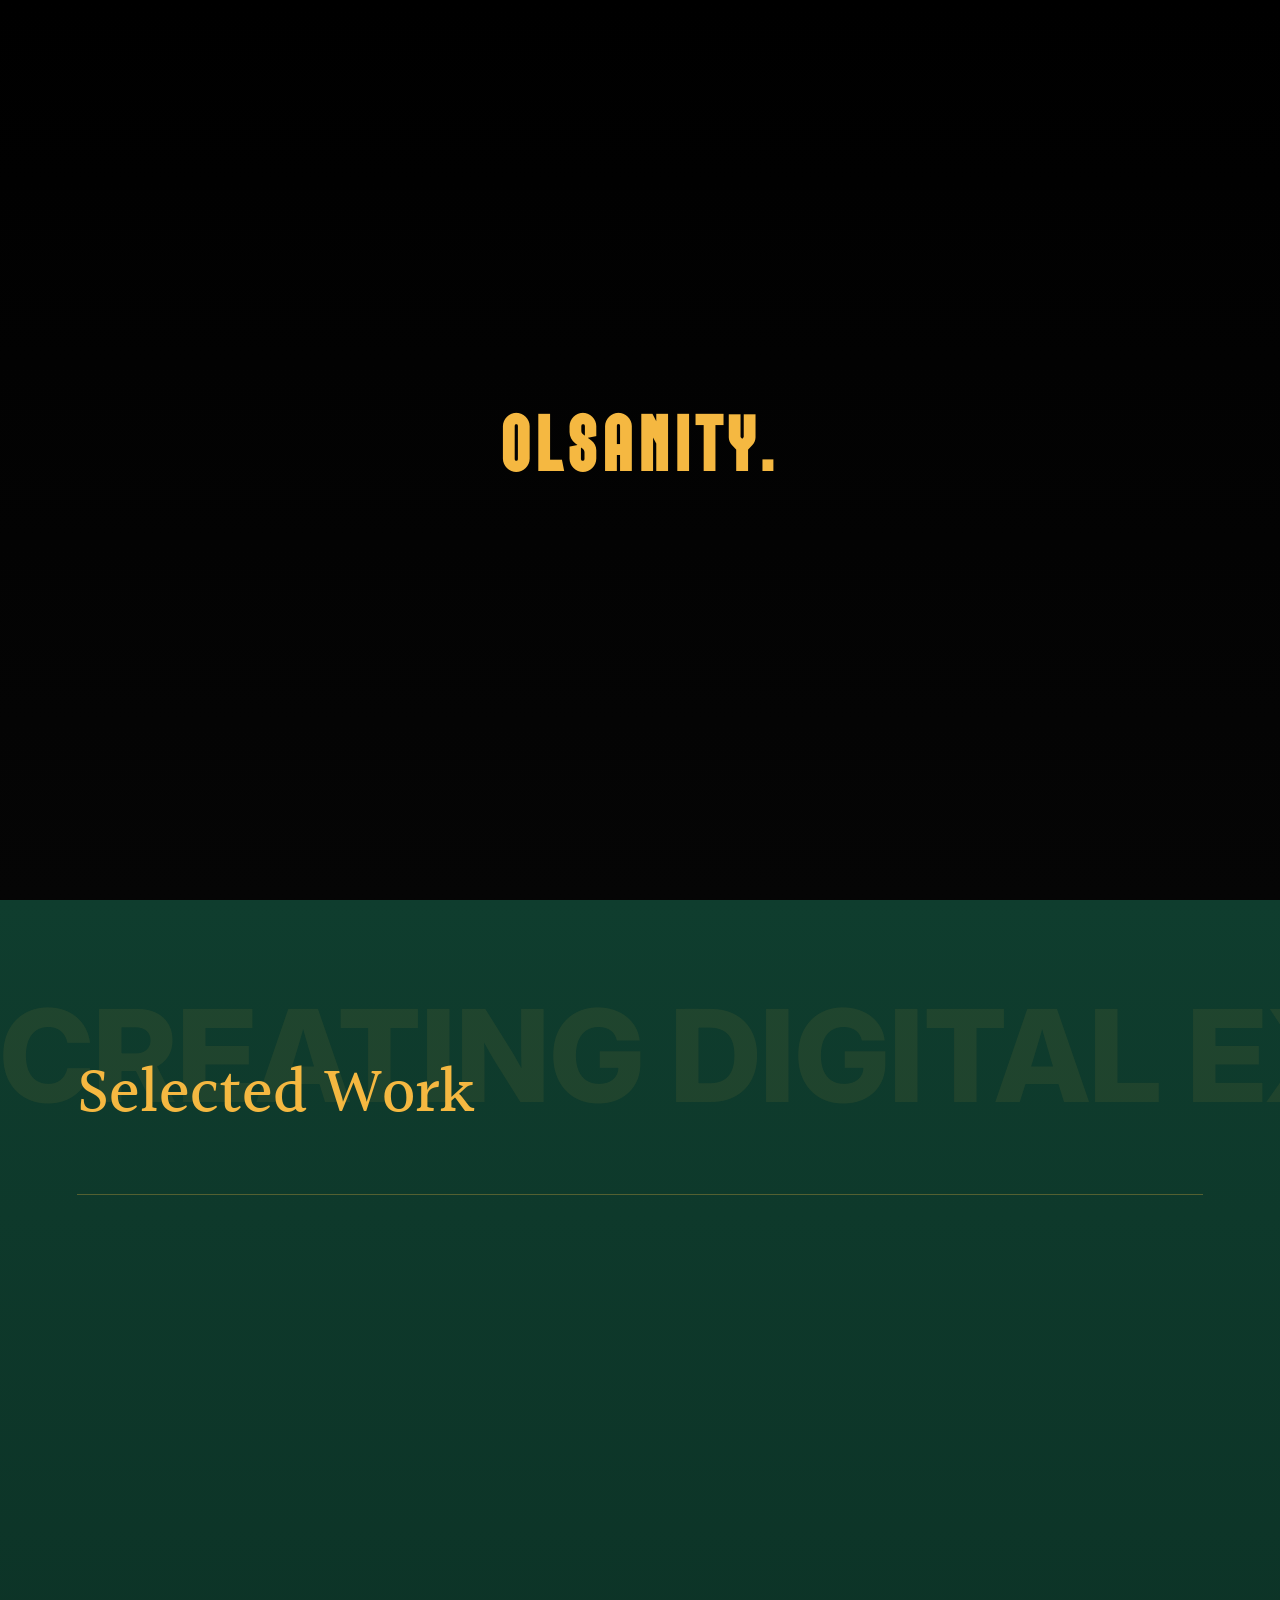
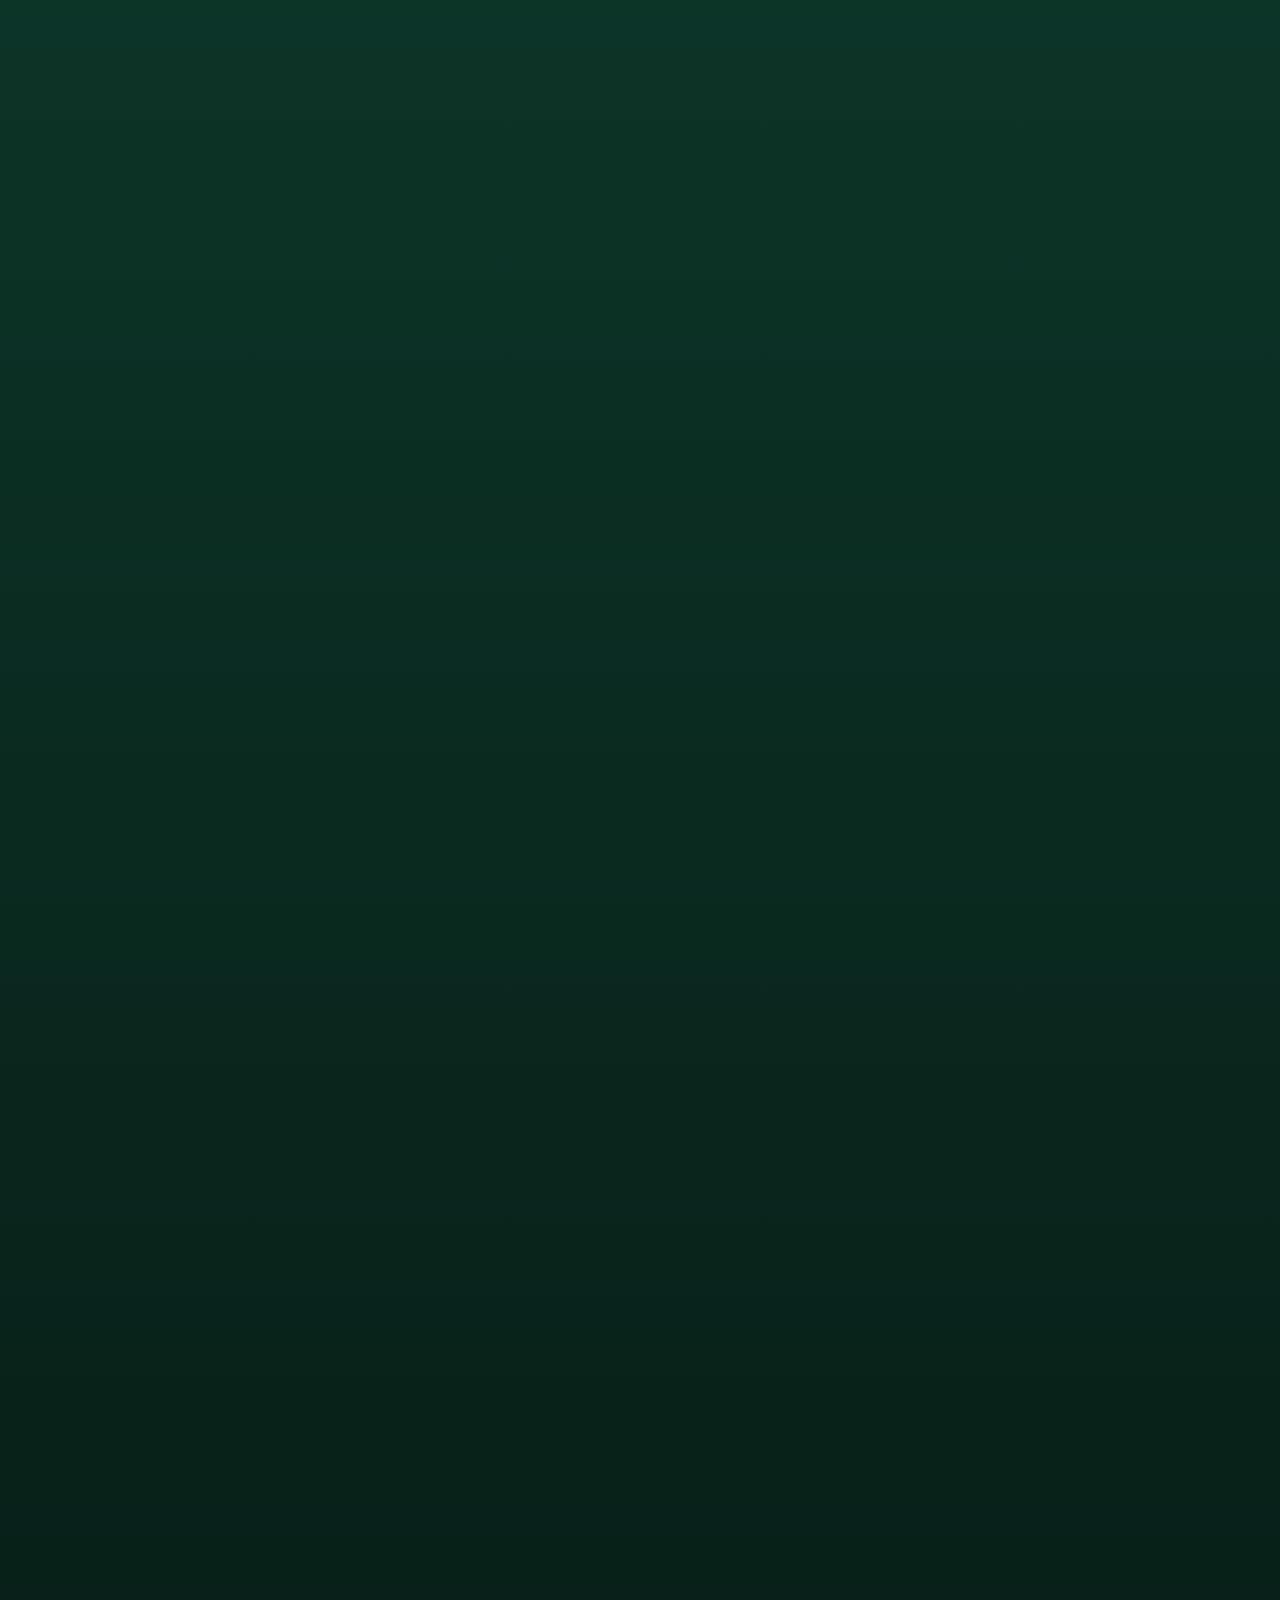
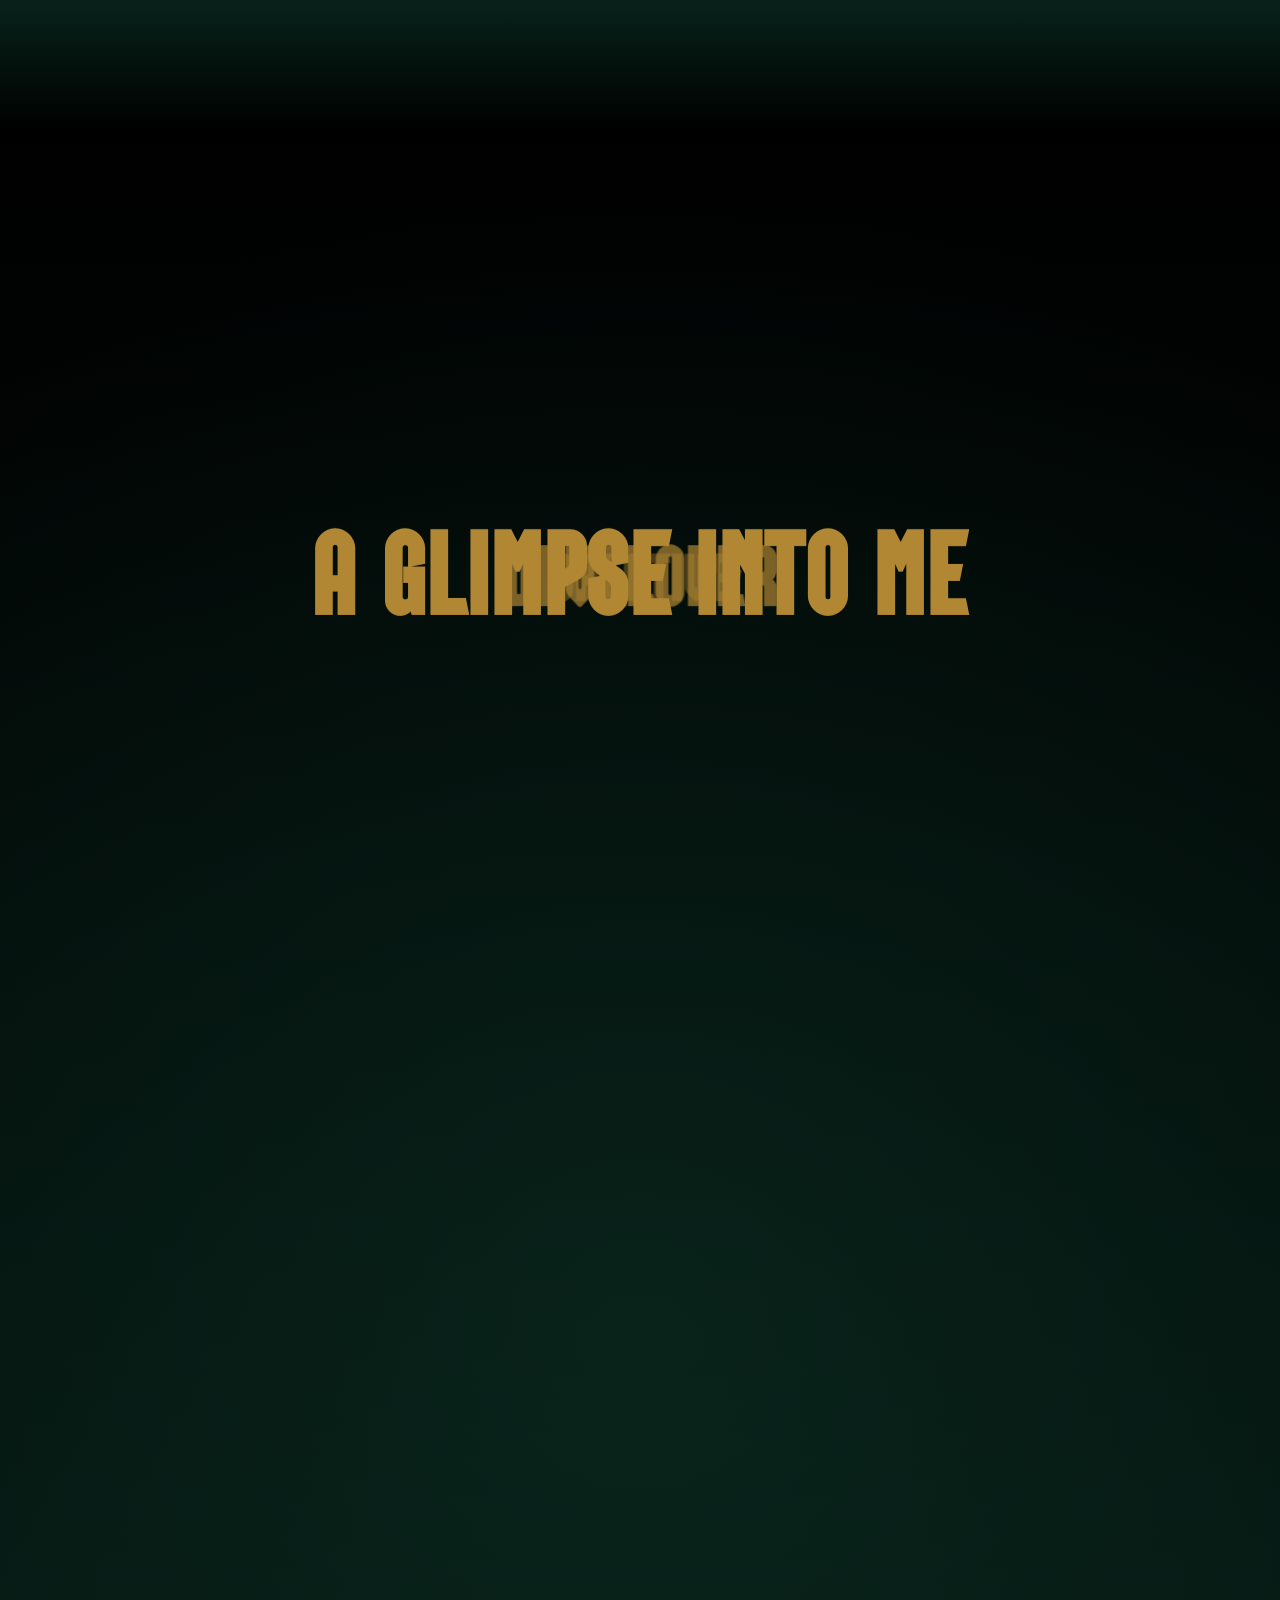
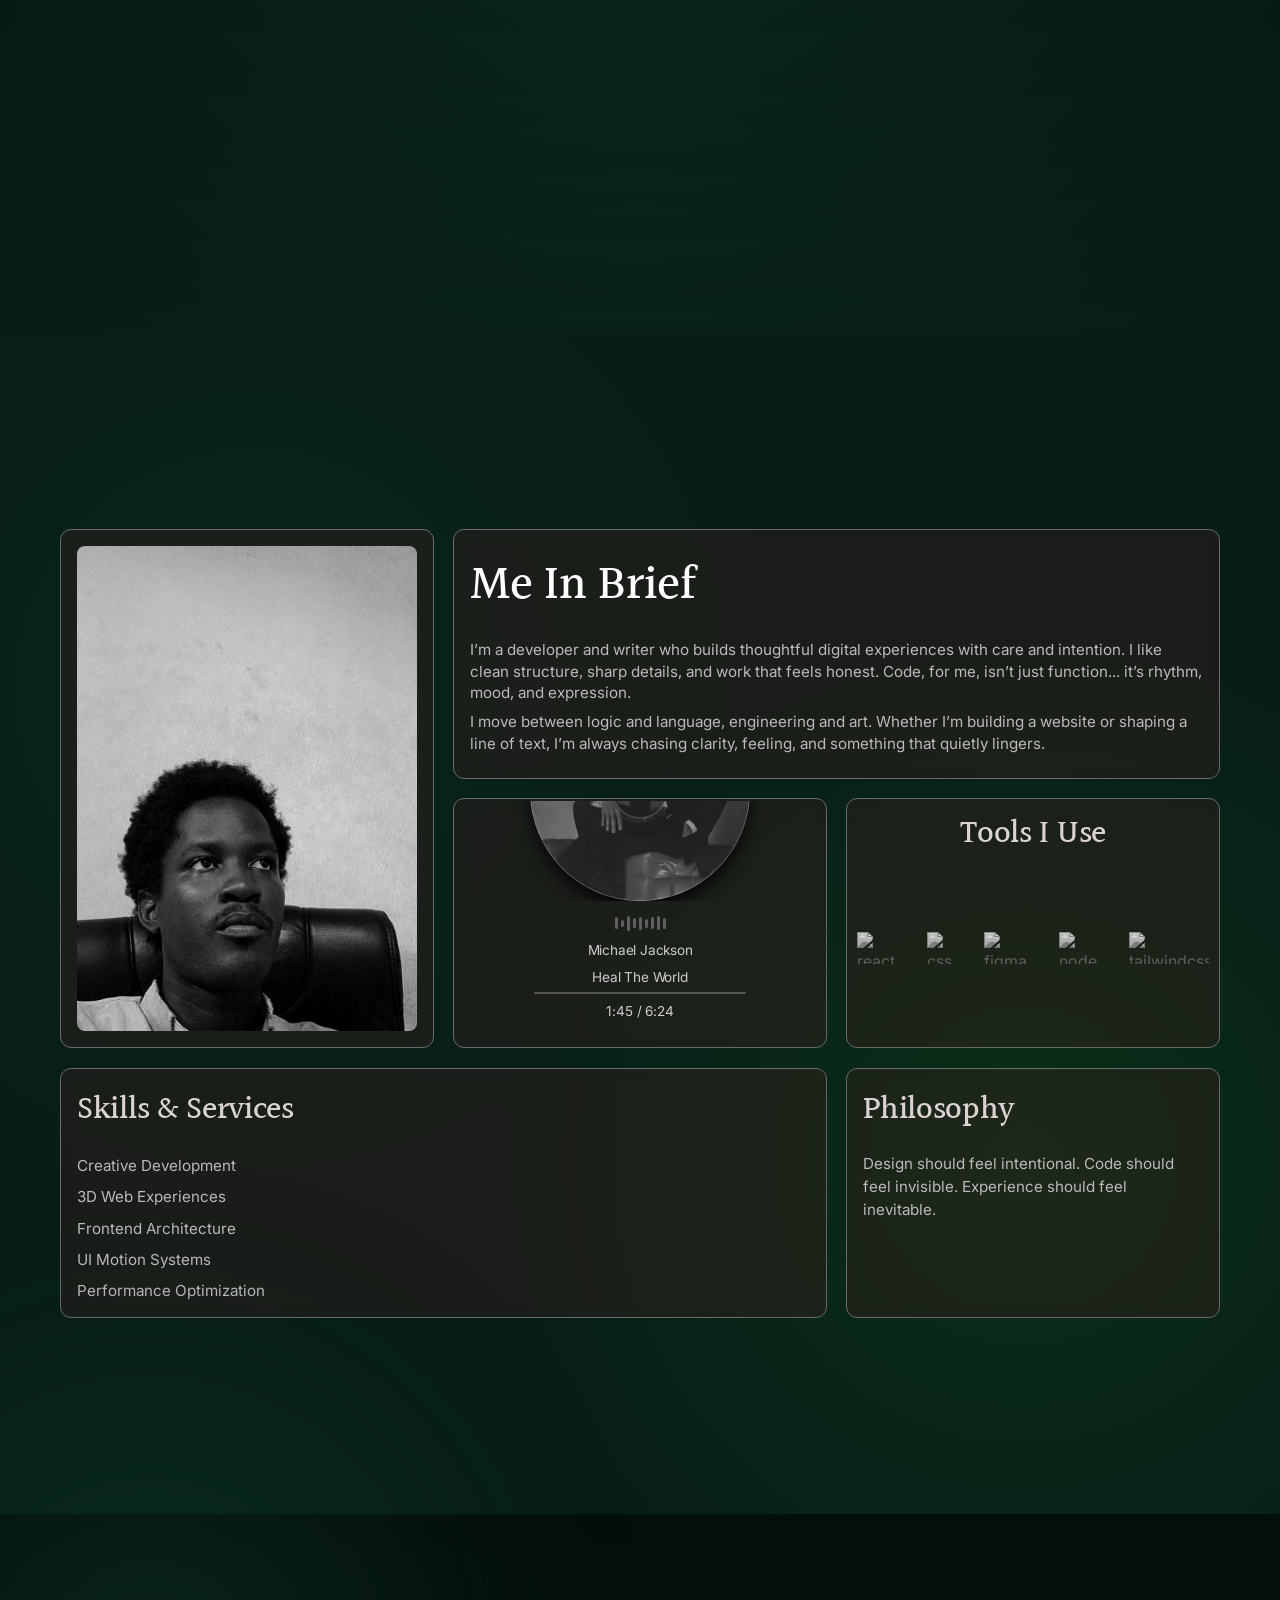
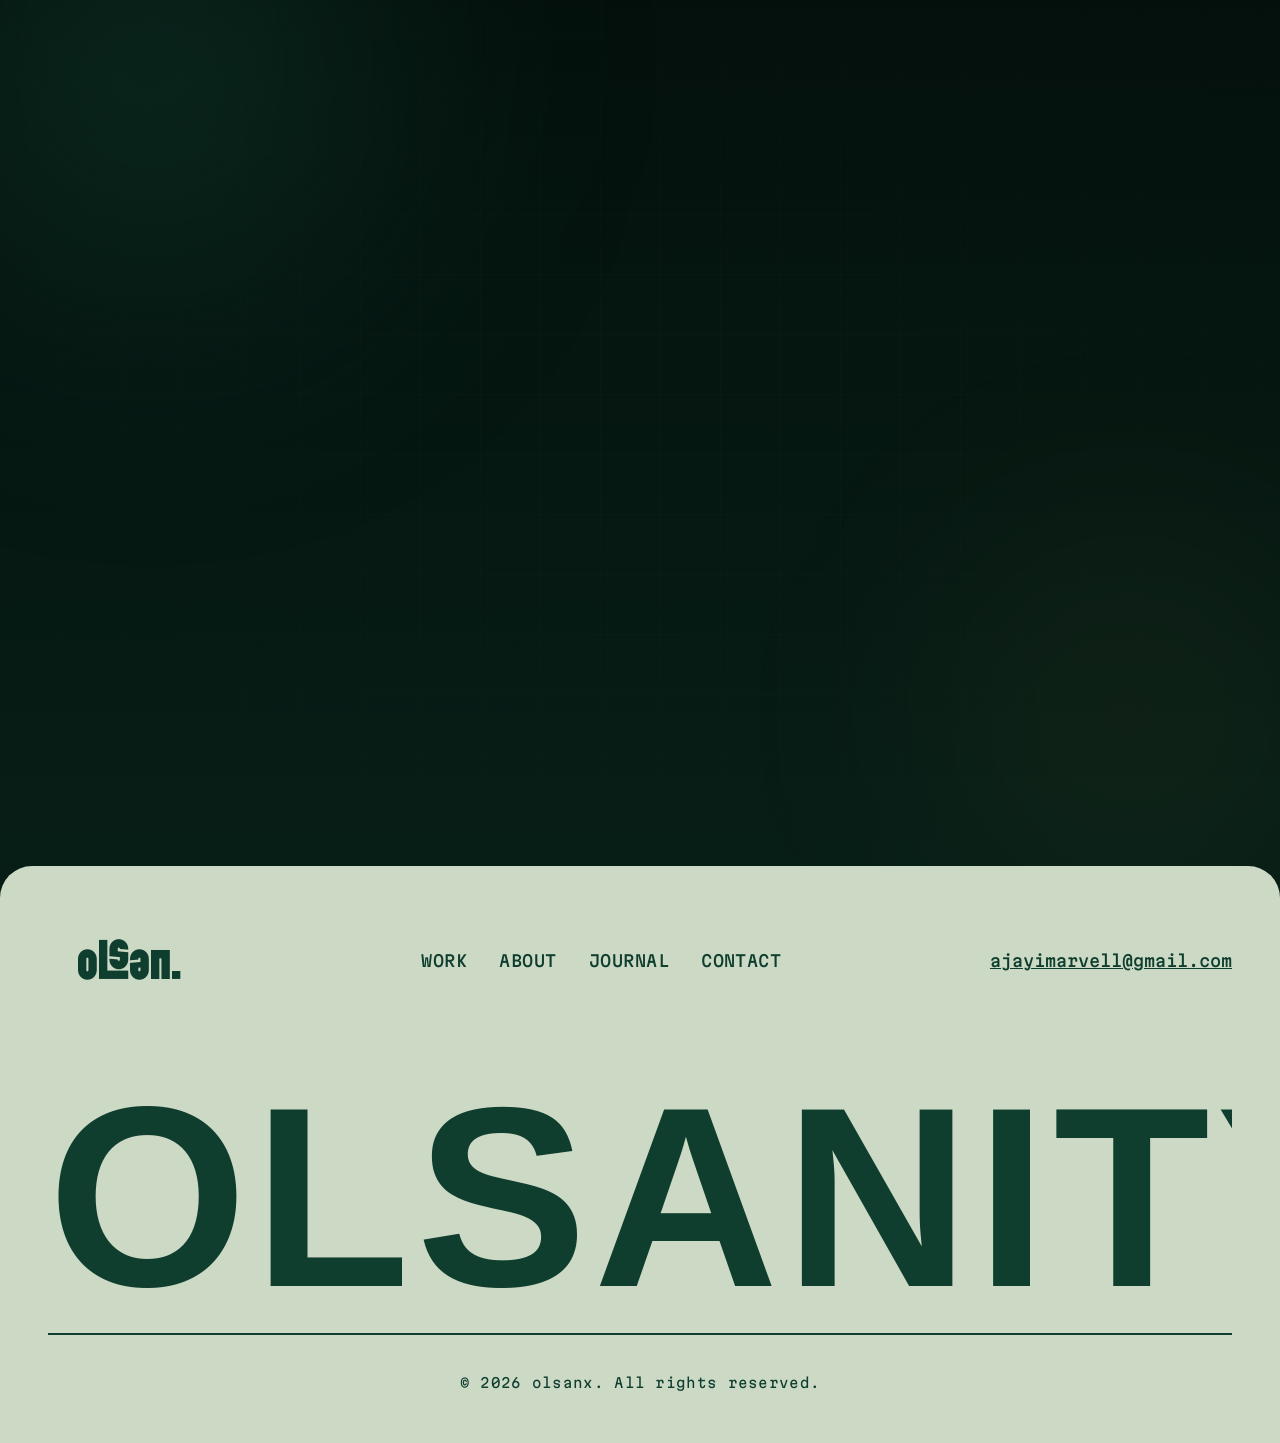
==== commit a017e4c9: "Add files via upload" ====
--- a/index.html
+++ b/index.html
@@ -85,7 +85,9 @@
   </div>
 
 
-
+  <div class="loader">
+    <h1 class="loader-name">olsanity.</h1>
+  </div>
 
   <section class="hero">
     <canvas id="hero-canvas"></canvas>
@@ -115,8 +117,8 @@
 
       <!-- CTAs -->
       <div class="hero-cta">
-        <a href="#projects" class="btn-primary">View Projects</a>
-        <a href="/resume.pdf" class="btn-secondary" target="_blank">View Resume</a>
+        <a href="#projects" class="btn-primary">See Selected Work</a>
+        <a href="/resume.pdf" class="btn-secondary" target="_blank">Download Resume</a>
       </div>
 
     </div>
@@ -393,6 +395,120 @@
     </div>
   </section>
 
+  <section class="connect-section" id="contact">
+
+    <!-- Ambient effects -->
+    <div class="connect-ambient">
+      <div class="ambient-orb orb-1"></div>
+      <div class="ambient-orb orb-2"></div>
+      <div class="ambient-grid"></div>
+    </div>
+
+    <!-- Availability pill -->
+    <div class="avail cs-fade cs-fade--d0">
+      <span class="pulse-dot"></span>
+      Available now — freelance & full-time
+    </div>
+
+    <!-- Main headline -->
+    <h2 class="connect-headline cs-fade cs-fade--d1">
+      Got a project?<br>
+      <em><span class="typed-text"></span><span class="typed-cursor">|</span></em>
+    </h2>
+
+    <!-- Supporting body -->
+    <p class="connect-body cs-fade cs-fade--d2">
+      I build websites and web apps that feel as good as they look.
+      Whether you’re an individual or a team, I’ll bring your idea to life with precision and style.
+    </p>
+
+    <!-- CTA row -->
+    <div class="cta-row cs-fade cs-fade--d3">
+      <a href="mailto:youremail@gmail.com" class="email-cta">
+        <span class="email-cta__label">Email me</span>
+        <span class="email-cta__arrow">
+          <svg viewBox="0 0 20 20" fill="none" width="18" height="18">
+            <path d="M4 10h12M10 4l6 6-6 6" stroke="currentColor" stroke-width="1.5" stroke-linecap="round"
+              stroke-linejoin="round" />
+          </svg>
+        </span>
+      </a>
+      <a href="https://calendly.com/ajayiayo58/30min" target="_blank" class="book-call-cta">
+        <span>Book a 15-min call ↗</span>
+      </a>
+      <a href="/resume.pdf" target="_blank" class="resume-cta" download>
+        <span>Download Resume ↓</span>
+      </a>
+    </div>
+
+    <!-- Divider -->
+    <div class="connect-rule cs-fade cs-fade--d4"></div>
+
+    <!-- Bottom row: socials + trust -->
+    <div class="connect-bottom cs-fade cs-fade--d4">
+
+      <div class="socials">
+        <a href="https://github.com/yourusername" target="_blank" class="social-link">GitHub</a>
+        <span class="social-dot">·</span>
+        <a href="https://linkedin.com/in/yourprofile" target="_blank" class="social-link">LinkedIn</a>
+        <span class="social-dot">·</span>
+        <a href="https://twitter.com/yourhandle" target="_blank" class="social-link">Twitter</a>
+      </div>
+
+      <div class="trust">
+        <span>Trusted by clients</span>
+        <span class="trust-sep">·</span>
+        <span>Solution-Driven projects delivered</span>
+        <span class="trust-sep">·</span>
+        <span>Quick response time</span>
+      </div>
+
+    </div>
+
+  </section>
+
+  <section id="footer" class="footer">
+    <div class="footer-inner">
+      <!-- TOP ROW: logo, nav links, email -->
+      <div class="footer-top">
+        <div class="logo-footer">
+          oLSan.
+        </div>
+
+        <div>
+          <ul class="footer-links">
+            <li><a href="#">WORK</a></li>
+            <li><a href="#">ABOUT</a></li>
+            <li><a href="#">JOURNAL</a></li>
+            <li><a href="#">CONTACT</a></li>
+          </ul>
+        </div>
+
+        <div class="footer-email">
+          <a href="mailto:ajayimarvell@gmail.com">ajayimarvell@gmail.com</a>
+        </div>
+      </div>
+
+      <!-- DATE & TIME stacked vertically (one above the other) -->
+      <div>
+        <div class="footer-datetime">
+          <span class="footer-dt" id="footer-date"></span>
+          <span class="footer-dt" id="footer-time"></span>
+        </div>
+        <div class="footer-name">
+          OLSANITY
+        </div>
+        <hr class="footer-line">
+      </div>
+
+      <!-- COPYRIGHT: centered with proper © symbol, no extra privacy/terms -->
+      <div class="footer-copyright">
+        <span class="copyright-symbol">©</span> 2026 olsanx. All rights reserved.
+      </div>
+    </div>
+  </section>
+
+
 
 
 
@@ -402,6 +518,7 @@
 
 
   <script src="script.js"></script>
+  <script src="cursor.js"></script>
 
 </body>
 
--- a/css/style.css
+++ b/css/style.css
@@ -1,4 +1,4 @@
-@import url('https://fonts.googleapis.com/css2?family=Halant:wght@300;400;500;600;700&family=Inter:ital,opsz,wght@0,14..32,100..900;1,14..32,100..900&display=swap');
+@import url('https://fonts.googleapis.com/css2?family=Halant:wght@300;400;500;600;700&family=Inter:ital,opsz,wght@0,14..32,100..900;1,14..32,100..900&family=Martian+Mono:wght@100..800&display=swap');
 
 *,
 *::before,
@@ -70,14 +70,23 @@
   font-style: normal;
 }
 
+@font-face {
+  font-family: bodro;
+  src: url("../fonts/bodro.otf") format("opentype");
+  font-weight: normal;
+  font-style: normal;
+}
+
 
 body {
   font-family: "Inter", sans-serif;
-  background: var(--paper);
+  background: linear-gradient(to bottom, #040f0b 0%, #071e17 100%);
   color: var(--ink);
   line-height: 1.65;
-  cursor: ;
+  cursor: none;
   overflow-x: hidden;
+  max-width: 100%;
+
 }
 
 
@@ -87,11 +96,11 @@
 
 .nav-container {
   position: fixed;
-  top: 1.2rem;
+  top: .6rem;
   left: 50%;
   transform: translateX(-50%);
   width: 95%;
-  max-width: 1200px;
+
 
   display: flex;
   justify-content: space-between;
@@ -357,6 +366,59 @@
 
 
 
+.loader {
+  position: fixed;
+  inset: 0;
+  background: linear-gradient(180deg, #000 0%, #050505 100%);
+  display: flex;
+  align-items: center;
+  justify-content: center;
+  z-index: 99999;
+  transition: transform 1.2s cubic-bezier(.77, 0, .18, 1);
+}
+
+.loader-name {
+  font-size: clamp(2rem, 6vw, 5rem);
+  color: #F5B841;
+  font-weight: 800;
+  letter-spacing: 0.5rem;
+  font-family: "Moga";
+  text-transform: uppercase;
+}
+
+.loader-name span {
+  display: inline-block;
+  animation: popJump 3s ease infinite;
+  /* slower than before */
+}
+
+@keyframes popJump {
+  0% {
+    transform: translateY(0) scale(1);
+  }
+
+  30% {
+    transform: translateY(-12px) scale(1.08);
+  }
+
+  50% {
+    transform: translateY(0) scale(0.98);
+  }
+
+  70% {
+    transform: translateY(-6px) scale(1.03);
+  }
+
+  100% {
+    transform: translateY(0) scale(1);
+  }
+}
+
+.loader.lift {
+  transform: translateY(-105%);
+  transition: transform 1.2s cubic-bezier(.77, 0, .18, 1);
+}
+
 
 /*HERO*/
 
@@ -467,6 +529,7 @@
 
 
 
+
 .credibility {
   font-size: 0.85rem;
   letter-spacing: 0.08em;
@@ -577,6 +640,144 @@
   font-weight: 700;
   white-space: nowrap;
 }
+
+
+
+@media (max-width: 900px) {
+  .hero-inner {
+    padding: 0 5%;
+  }
+
+  .hero-title {
+    font-size: clamp(2rem, 7vw, 3.8rem);
+  }
+
+  .hero-subtext {
+    font-size: 1rem;
+    max-width: 550px;
+  }
+
+  .credibility {
+    font-size: 0.75rem;
+    gap: 0.4rem;
+  }
+
+  .hero-cta {
+    flex-direction: column;
+    gap: 1rem;
+  }
+
+  .btn-primary,
+  .btn-secondary {
+    width: 100%;
+    text-align: center;
+  }
+
+  .service-scroller {
+    width: 90%;
+    bottom: 15px;
+  }
+}
+
+@media (max-width: 600px) {
+  .hero-inner {
+    padding: 0 3%;
+  }
+
+  .hero-title {
+    font-size: clamp(1.8rem, 8vw, 3rem);
+  }
+
+  .hero-subtext {
+    font-size: 0.95rem;
+    max-width: 100%;
+  }
+
+  .credibility {
+    font-size: 0.7rem;
+    gap: 0.3rem;
+  }
+
+  .service-scroller {
+    width: 95%;
+    bottom: 10px;
+  }
+
+  .service-pill {
+    padding: 0.7rem 1rem;
+    font-size: 0.65rem;
+  }
+}
+
+@media (max-width: 400px) {
+  .hero-title {
+    font-size: clamp(1.5rem, 9vw, 2.5rem);
+  }
+
+  .hero-subtext {
+    font-size: 0.85rem;
+    line-height: 1.4;
+  }
+
+  .credibility {
+    font-size: 0.65rem;
+    gap: 0.2rem;
+    flex-direction: column;
+  }
+
+  .hero-cta {
+    gap: 0.8rem;
+  }
+
+  .btn-primary,
+  .btn-secondary {
+    font-size: 0.85rem;
+    padding: 0.7rem 1.2rem;
+  }
+
+  .service-pill {
+    padding: 0.6rem 0.9rem;
+    font-size: 0.6rem;
+  }
+}
+
+@media (max-width: 280px) {
+
+  /* iWatch and very small screens */
+  .hero-title {
+    font-size: 1.2rem;
+    line-height: 1.2;
+  }
+
+  .hero-subtext {
+    font-size: 0.75rem;
+  }
+
+  .credibility {
+    font-size: 0.6rem;
+    flex-direction: column;
+    gap: 0.15rem;
+  }
+
+  .hero-cta {
+    flex-direction: column;
+    gap: 0.5rem;
+  }
+
+  .btn-primary,
+  .btn-secondary {
+    font-size: 0.7rem;
+    padding: 0.5rem 1rem;
+  }
+
+  .service-pill {
+    padding: 0.5rem 0.8rem;
+    font-size: 0.55rem;
+  }
+}
+
+
+
 
 
 
@@ -883,8 +1084,9 @@
   background: linear-gradient(to bottom, rgba(20, 37, 31, 0) 0%, rgb(0, 0, 0) 100%);
 }
 
+
 .about {
-  height: 300vh;
+  min-height: 100vh;
   position: relative;
   background:
     radial-gradient(circle at 50% 40%, rgba(15, 61, 46, 0.4), transparent 60%),
@@ -918,12 +1120,13 @@
   top: 50%;
   left: 50%;
   transform-style: preserve-3d;
-  font-size: 8vw;
+  font-size: clamp(1.8rem, 8vw, 6rem);
   font-weight: 600;
   transform: translate(-50%, -50%);
   transition: transform 0.05s linear;
   /* Faster transition for smoother movement */
   will-change: transform;
+
 }
 
 .layer-back {
@@ -943,7 +1146,7 @@
 /* Real about content that appears after scrolling */
 .about-content {
   position: relative;
-  top: 100vh;
+  margin-top: 100vh;
   min-height: 100vh;
   padding: 6rem 2rem;
   color: white;
@@ -1051,7 +1254,7 @@
   width: 220px;
   height: 220px;
   border-radius: 50%;
-  background-image: url('/assets/images/vinylmi.png');
+  background-image: url('../assets/images/vinylmi.png');
   background-size: cover;
   background-position: center;
   box-shadow: 0 8px 16px rgba(0, 0, 0, 0.8), inset 0 0 0 1px rgba(255, 255, 255, 0.1);
@@ -1393,6 +1596,12 @@
   }
 }
 
+
+
+
+
+
+
 /* MOBILE SCREENS: <480px */
 @media (max-width: 480px) {
   .about-content {
@@ -1439,4 +1648,710 @@
   .time-row {
     font-size: 0.65rem;
   }
+}
+
+
+.connect-section {
+  position: sticky;
+  min-height: 100vh;
+  padding: 10rem 6vw 6rem;
+  background: linear-gradient(to bottom, #040f0b 0%, #071e17 100%);
+  top: 0;
+  z-index: 1;
+  isolation: isolate;
+  font-family: "Inter", sans-serif;
+  color: #EDEDED;
+  display: flex;
+  flex-direction: column;
+  align-items: center;
+  justify-content: center;
+  text-align: center;
+
+}
+
+/* Ambient effects */
+.connect-ambient {
+  position: absolute;
+  inset: 0;
+  pointer-events: none;
+  z-index: 0;
+}
+
+.ambient-orb {
+  position: absolute;
+  border-radius: 50%;
+  filter: blur(100px);
+}
+
+.orb-1 {
+  width: 700px;
+  height: 700px;
+  top: -200px;
+  left: -200px;
+  background: radial-gradient(circle, rgba(15, 61, 46, .6) 0%, transparent 70%);
+}
+
+.orb-2 {
+  width: 600px;
+  height: 600px;
+  bottom: -150px;
+  right: -150px;
+  background: radial-gradient(circle, rgba(245, 184, 65, .06) 0%, transparent 70%);
+}
+
+.ambient-grid {
+  position: absolute;
+  inset: 0;
+  background-image: linear-gradient(rgba(245, 184, 65, .025) 1px, transparent 1px),
+    linear-gradient(90deg, rgba(245, 184, 65, .025) 1px, transparent 1px);
+  background-size: 60px 60px;
+  mask-image: radial-gradient(ellipse 70% 70% at 50% 50%, black 10%, transparent 100%);
+}
+
+/* Reveal */
+.cs-fade {
+  opacity: 0;
+  transform: translateY(18px);
+  transition: opacity .65s ease, transform .65s ease;
+  position: relative;
+  z-index: 2;
+}
+
+.cs-fade--d0 {
+  transition-delay: 0s;
+}
+
+.cs-fade--d1 {
+  transition-delay: 0.1s;
+}
+
+.cs-fade--d2 {
+  transition-delay: 0.2s;
+}
+
+.cs-fade--d3 {
+  transition-delay: 0.3s;
+}
+
+.cs-fade--d4 {
+  transition-delay: 0.4s;
+}
+
+.cs-fade.in-view {
+  opacity: 1;
+  transform: translateY(0);
+}
+
+/* Availability pill */
+.avail {
+  display: inline-flex;
+  align-items: center;
+  gap: 8px;
+  padding: .38rem 1.1rem;
+  border-radius: 999px;
+  border: 1px solid rgba(245, 184, 65, .2);
+  background: rgba(245, 184, 65, .04);
+  font-size: .72rem;
+  letter-spacing: .12em;
+  text-transform: uppercase;
+  color: rgba(245, 184, 65, .7);
+  margin-bottom: 2.5rem;
+}
+
+.pulse-dot {
+  width: 7px;
+  height: 7px;
+  border-radius: 50%;
+  background: #4ade80;
+  animation: pulse-ring 2s ease-out infinite;
+  flex-shrink: 0;
+}
+
+@keyframes pulse-ring {
+  0% {
+    box-shadow: 0 0 0 0 rgba(74, 222, 128, .5);
+  }
+
+  70% {
+    box-shadow: 0 0 0 7px rgba(74, 222, 128, 0);
+  }
+
+  100% {
+    box-shadow: 0 0 0 0 rgba(74, 222, 128, 0);
+  }
+}
+
+/* Headline */
+.connect-headline {
+  font-family: "Halant", serif;
+  font-size: clamp(3.8rem, 9vw, 7rem);
+  font-weight: 500;
+  line-height: 1.05;
+  letter-spacing: -.03em;
+  color: #EDEDED;
+  margin-bottom: 2rem;
+  max-width: 900px;
+}
+
+.connect-headline em {
+  font-style: italic;
+  color: #F5B841;
+  display: block;
+  min-height: 1.1em;
+}
+
+.typed-cursor {
+  color: #F5B841;
+  animation: blink .7s step-end infinite;
+}
+
+@keyframes blink {
+
+  0%,
+  100% {
+    opacity: 1
+  }
+
+  50% {
+    opacity: 0
+  }
+}
+
+/* Body */
+.connect-body {
+  font-size: 1.05rem;
+  line-height: 1.75;
+  color: rgba(237, 237, 237, .5);
+  max-width: 520px;
+  margin: 0 auto 3rem;
+}
+
+/* CTA row */
+.cta-row {
+  display: flex;
+  gap: 1rem;
+  flex-wrap: wrap;
+  justify-content: center;
+  margin-bottom: 3rem;
+}
+
+.email-cta,
+.book-call-cta,
+.resume-cta {
+  display: inline-flex;
+  align-items: center;
+  gap: .75rem;
+  padding: .9rem 1.5rem;
+  border-radius: 999px;
+  font-weight: 500;
+  font-size: .95rem;
+  text-decoration: none;
+  transition: .25s ease;
+  backdrop-filter: blur(10px);
+}
+
+.email-cta {
+  border: 1px solid rgba(245, 184, 65, .35);
+  background: rgba(245, 184, 65, .05);
+  color: #F5B841;
+}
+
+.email-cta:hover {
+  background: rgba(245, 184, 65, .12);
+  transform: translateY(-2px);
+  box-shadow: 0 12px 40px rgba(245, 184, 65, .15);
+}
+
+.book-call-cta {
+  border: 1px solid rgba(245, 184, 65, .35);
+  background: #F5B841;
+  color: #000;
+}
+
+.book-call-cta:hover {
+  background: #ffd060;
+  transform: translateY(-2px);
+}
+
+.resume-cta {
+  border: 1px solid rgba(237, 237, 237, .2);
+  background: transparent;
+  color: #EDEDED;
+}
+
+.resume-cta:hover {
+  background: rgba(237, 237, 237, .05);
+  transform: translateY(-2px);
+}
+
+/* Arrow inside email CTA */
+.email-cta__arrow {
+  display: flex;
+  align-items: center;
+  justify-content: center;
+  width: 32px;
+  height: 32px;
+  border-radius: 50%;
+  background: #F5B841;
+  color: #000;
+  transition: .25s ease;
+  flex-shrink: 0;
+}
+
+.email-cta:hover .email-cta__arrow {
+  transform: translateX(3px);
+}
+
+/* Divider */
+.connect-rule {
+  width: 100%;
+  max-width: 700px;
+  height: 1px;
+  background: linear-gradient(to right, transparent, rgba(245, 184, 65, .15), transparent);
+  margin-bottom: 2.5rem;
+}
+
+/* Bottom row */
+.connect-bottom {
+  display: flex;
+  flex-direction: column;
+  align-items: center;
+  gap: 1rem;
+  width: 100%;
+  max-width: 700px;
+}
+
+.socials {
+  display: flex;
+  flex-wrap: wrap;
+  gap: .8rem;
+  justify-content: center;
+}
+
+.social-link {
+  color: rgba(237, 237, 237, .4);
+  font-size: .85rem;
+  text-decoration: none;
+  transition: .2s;
+}
+
+.social-link:hover {
+  color: #F5B841;
+}
+
+.social-dot {
+  color: rgba(237, 237, 237, .15);
+}
+
+.trust {
+  display: flex;
+  flex-wrap: wrap;
+  gap: .7rem;
+  justify-content: center;
+  font-size: .75rem;
+  color: rgba(237, 237, 237, .2);
+  text-transform: uppercase;
+  letter-spacing: .06em;
+}
+
+.trust-sep {
+  color: rgba(237, 237, 237, .1);
+}
+
+/* Responsive */
+@media(max-width:600px) {
+  .connect-section {
+    padding: 7rem 1.5rem 5rem;
+  }
+
+  .connect-headline {
+    font-size: clamp(3rem, 12vw, 4.5rem);
+  }
+
+  .email-cta,
+  .book-call-cta,
+  .resume-cta {
+    font-size: .85rem;
+    padding: .75rem 1.2rem;
+  }
+}
+
+.footer {
+
+  position: relative;
+  z-index: 2;
+  background-color: #cbd9c5;
+  background-size: cover;
+  background-position: center;
+  padding: 3rem;
+  height: 60%;
+  min-height: 560px;
+  /* maintain proportional height but flexible on mobile */
+  border-radius: 2rem 2rem 0 0;
+  overflow: hidden;
+  color: #0F3D2E;
+  display: flex;
+  flex-direction: column;
+  justify-content: space-between;
+}
+
+.footer-inner {
+  max-width: 1440px;
+  margin: 0 auto;
+  width: 100%;
+  display: flex;
+  flex-direction: column;
+  justify-content: space-between;
+  height: 100%;
+}
+
+/* ----- footer top area (logo, links, email) ----- */
+.footer-top {
+  display: flex;
+  flex-direction: row;
+  align-items: center;
+  flex-wrap: wrap;
+  justify-content: space-between;
+  row-gap: 1.8rem;
+  column-gap: 2rem;
+}
+
+.logo-footer {
+  font-family: "glanuler", sans-serif;
+  font-size: 3.6rem;
+  text-decoration: none;
+  color: #0F3D2E;
+  padding: .02rem 1.9rem;
+}
+
+/* links list styling */
+.footer-links {
+  display: flex;
+  flex-wrap: wrap;
+  gap: 2rem;
+  list-style: none;
+  margin: 0;
+  padding: 0;
+}
+
+.footer-links li a {
+  font-family: "Martian Mono", monospace;
+  font-size: 1rem;
+  font-weight: 500;
+  text-decoration: none;
+  color: #0F3D2E;
+  transition: opacity 0.2s ease;
+  letter-spacing: 0.03em;
+}
+
+.footer-links li a:hover {
+  opacity: 0.7;
+  text-decoration: underline;
+}
+
+/* email on the right (preserved original style) */
+.footer-email {
+  font-family: "Martian Mono", monospace;
+  text-decoration: underline;
+  font-size: 1rem;
+  font-weight: 500;
+  white-space: nowrap;
+  margin-bottom: 0;
+  line-height: 1.4;
+}
+
+/* adjust email link color */
+.footer-email a {
+  font-family: "Martian Mono", monospace;
+  text-decoration: underline;
+  color: #0F3D2E;
+}
+
+/* ----- date & time area (stacked on top of each other on all screens) ----- */
+.footer-datetime {
+  display: flex;
+  flex-direction: column;
+  /* date above time exactly as required */
+  align-items: flex-start;
+  justify-content: center;
+  margin-top: 3rem;
+  gap: 0.25rem;
+}
+
+.footer-dt {
+  font-family: "Martian Mono", monospace;
+  font-size: 6rem;
+  font-weight: 700;
+  letter-spacing: -0.02em;
+  line-height: 1.1;
+}
+
+/* smaller adjustments for date/time text */
+#footer-date {
+  display: block;
+}
+
+#footer-time {
+  display: block;
+}
+
+/* ----- OLSANITY big text (reduces on smaller screens) ----- */
+.footer-name {
+  font-family: "Impact", "Arial Black", sans-serif;
+  font-size: 21.5rem;
+  font-weight: 600;
+  letter-spacing: 0.7rem;
+  line-height: 1;
+  margin-top: 0.5rem;
+  margin-bottom: 0.5rem;
+  white-space: nowrap;
+  overflow-x: auto;
+  overflow-y: hidden;
+  text-transform: uppercase;
+}
+
+/* horizontal rule */
+.footer-line {
+  background-color: #0F3D2E;
+  height: 2px;
+  border: none;
+  margin-top: 0.5rem;
+  margin-bottom: 1.8rem;
+  width: 100%;
+}
+
+/* copyright row: centered, with proper copyright symbol */
+.footer-copyright {
+  font-family: "Martian Mono", monospace;
+  font-size: 0.85rem;
+  text-align: center;
+  letter-spacing: 0.3px;
+  padding-top: 0.5rem;
+  border-top: none;
+  color: #0F3D2E;
+}
+
+/* ensure proper symbol */
+.copyright-symbol {
+  font-family: inherit;
+}
+
+/* make sure all text colors match brand */
+a {
+  text-decoration: none;
+  color: inherit;
+}
+
+/* ---------- RESPONSIVE BREAKPOINTS (preserve initial design, only adapt where necessary) ---------- */
+@media screen and (max-width: 1280px) {
+
+  .footer-name {
+    font-size: 16rem;
+    /* reduce size on medium-large tablets */
+    letter-spacing: 0.4rem;
+  }
+
+  .footer-dt {
+    font-size: 4rem;
+  }
+}
+
+@media screen and (max-width: 1100px) {
+  .footer-name {
+    font-size: 15rem;
+    /* reduce size on medium-large tablets */
+    letter-spacing: 0.4rem;
+  }
+
+  .footer-dt {
+    font-size: 5rem;
+  }
+}
+
+@media screen and (max-width: 900px) {
+  .footer {
+    padding: 2rem 1.8rem;
+    height: auto;
+    min-height: auto;
+  }
+
+  .footer-name {
+    font-size: 10rem;
+    white-space: normal;
+    word-break: break-word;
+    line-height: 1.1;
+    letter-spacing: 0.3rem;
+  }
+
+  .footer-dt {
+    font-size: 4rem;
+  }
+
+  .logo-footer {
+    font-size: 3rem;
+  }
+
+  .footer-links {
+    gap: 1.5rem;
+  }
+}
+
+/* small screens: logo and links beside each other, email beneath them */
+@media screen and (max-width: 760px) {
+  .footer-top {
+    flex-direction: row;
+    flex-wrap: wrap;
+    align-items: center;
+    justify-content: flex-start;
+    gap: 1.5rem;
+  }
+
+  /* Logo and links stay side by side horizontally */
+  .logo-footer {
+    margin-right: 1rem;
+    margin-bottom: 0;
+    flex-shrink: 0;
+  }
+
+  /* The container for links naturally sits next to logo */
+  .footer-top>div:first-child+div {
+    margin-left: 0;
+  }
+
+  /* force links to be beside logo by making the wrapper inline-flex? better: we restructure order but maintain original HTML order: logo, then ul, then email. 
+         we want on smaller screens: logo + links on same row, then email on new row (full width). 
+         Using flex wrap with order? we can apply order with media */
+  .footer-top {
+    display: flex;
+    flex-wrap: wrap;
+    align-items: center;
+  }
+
+  .logo-footer {
+    order: 1;
+    margin-right: 2rem;
+  }
+
+  .footer-top ul.footer-links {
+    order: 2;
+    flex: 0 1 auto;
+  }
+
+  .footer-email {
+    order: 3;
+    width: 100%;
+    margin-left: 0 !important;
+    margin-top: 0.5rem;
+    white-space: normal;
+    word-break: break-all;
+  }
+
+  /* ensure email no longer uses margin-left auto on small */
+  .footer-top>div:last-child {
+    margin-left: 0;
+    text-align: left;
+  }
+
+  .footer-datetime {
+    margin-top: 2rem;
+  }
+
+  .footer-name {
+    font-size: 5rem;
+    letter-spacing: 0.2rem;
+    margin-top: 1rem;
+  }
+
+  .footer-line {
+    margin-top: 0.2rem;
+  }
+}
+
+@media screen and (max-width: 550px) {
+  .footer {
+    padding: 1.5rem;
+  }
+
+  .footer-dt {
+    font-size: 2.8rem;
+  }
+
+  .footer-name {
+    font-size: 3.4rem;
+    letter-spacing: 0.15rem;
+  }
+
+  .logo-footer {
+    font-size: 2.2rem;
+  }
+
+  .footer-links {
+    gap: 1rem;
+  }
+
+  .footer-links li a {
+    font-size: 0.8rem;
+  }
+
+  .footer-email {
+    font-size: 0.85rem;
+  }
+
+  .footer-copyright {
+    font-size: 0.7rem;
+  }
+}
+
+/* extra small devices: ensure stacking does not break */
+@media screen and (max-width: 480px) {
+  .footer-top {
+    flex-direction: column;
+    align-items: flex-start;
+  }
+
+  /* on very small, if needed, but we keep logo+links side by side only if they fit? 
+         but the previous media ensures logo+links try to stay horizontal until too narrow.
+         At 480px we can allow logo and links to stack for readability? but requirement: 
+         "my links should be beside my logo footer on smaller screens with the mail beneath them"
+         That indicates even on small, try to keep logo + links inline. However if screen extremely narrow,
+         we can keep inline by flex wrap, but they may break into two lines: but that's still "beside" in flex sense.
+         We'll preserve the inline behavior with flex wrap, but not force column for logo+links.
+         However we need mail beneath, which is already done. 
+         So on 480px, we refine spacing, but do not force column on the first two items */
+  .logo-footer,
+  .footer-top ul.footer-links {
+    margin-right: 0;
+  }
+
+  .footer-top {
+    gap: 1rem;
+  }
+
+  .footer-links {
+    gap: 1.2rem;
+    flex-wrap: wrap;
+  }
+}
+
+/* Additional touch to ensure the time and date are truly on top of each other (already using flex column) */
+/* ensure the big olsanity reduces gradually without overflow */
+.footer-name {
+  overflow-x: auto;
+  white-space: nowrap;
+  scrollbar-width: thin;
+}
+
+@media (max-width: 800px) {
+  .footer-name {
+    white-space: normal;
+    word-break: break-word;
+    font-size: 7rem;
+  }
+}
+
+@media (max-width: 600px) {
+  .footer-name {
+    font-size: 4rem;
+    line-height: 1.2;
+  }
 }
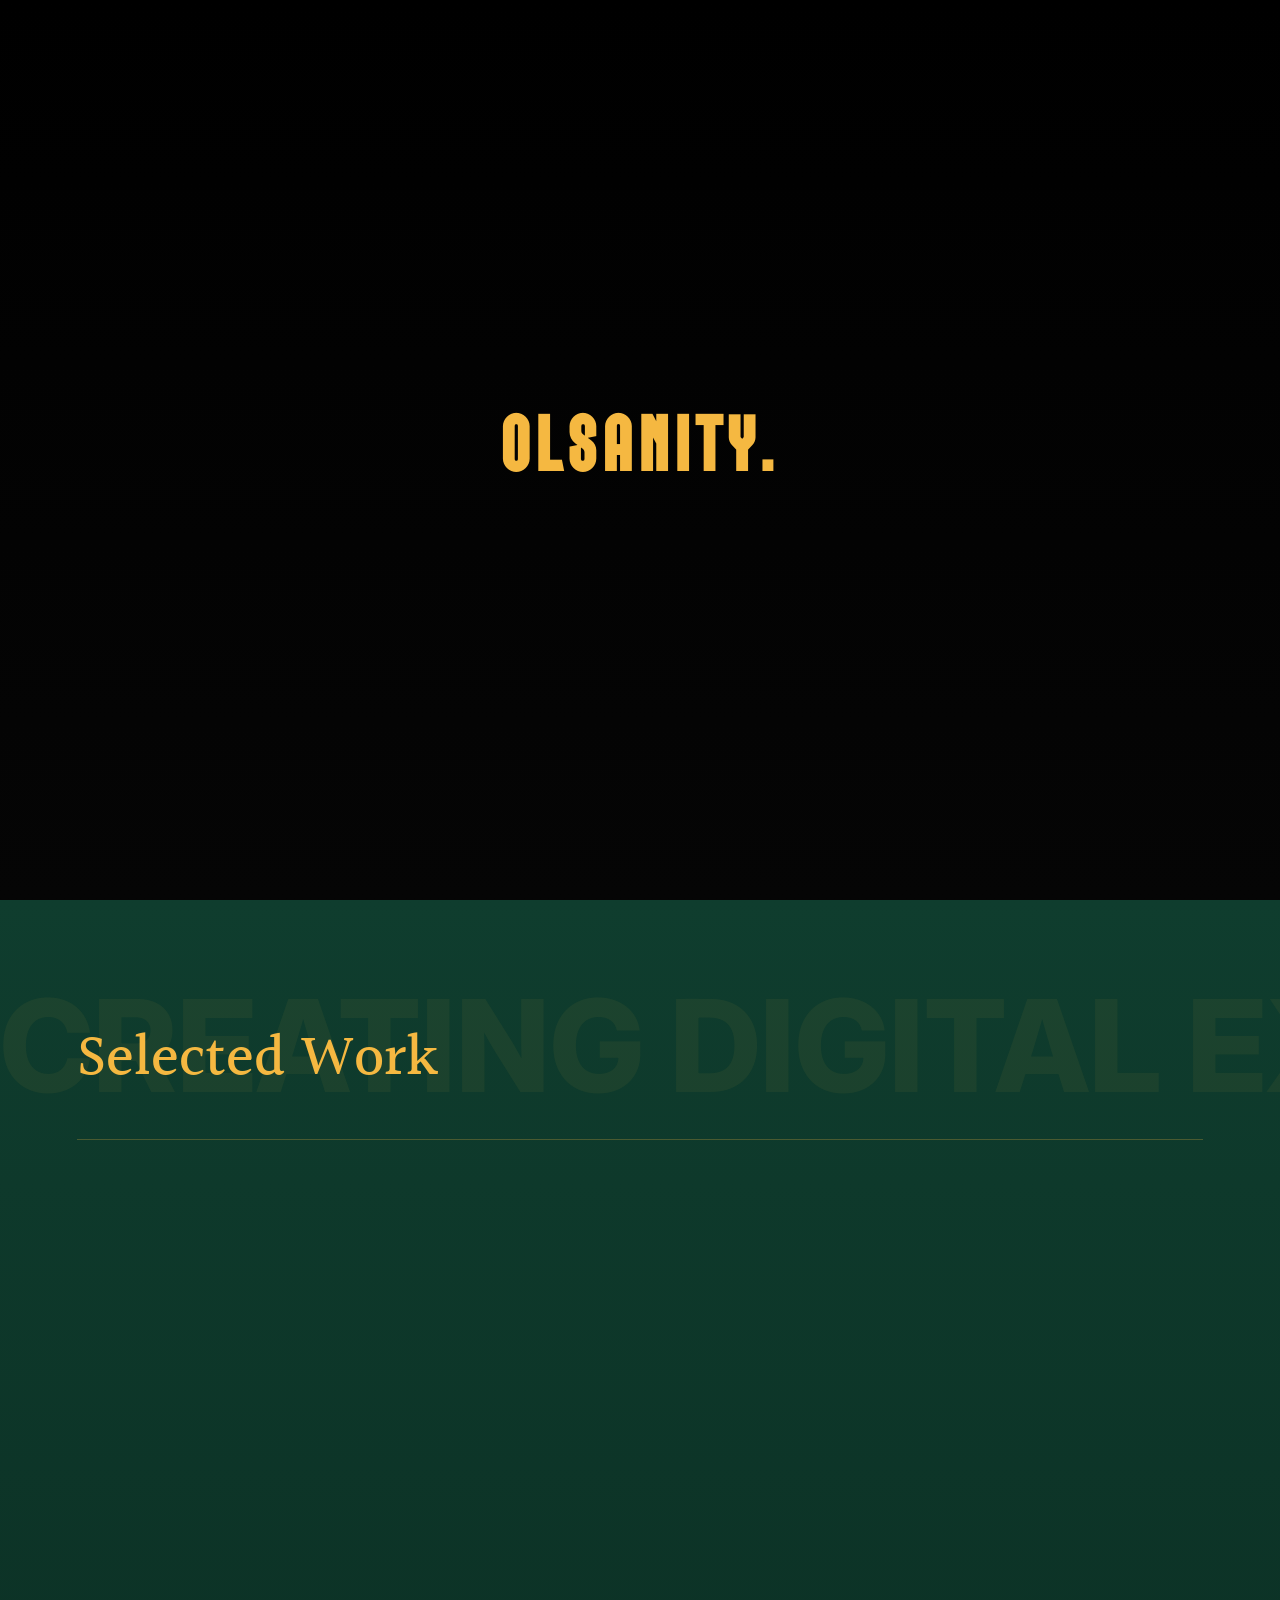
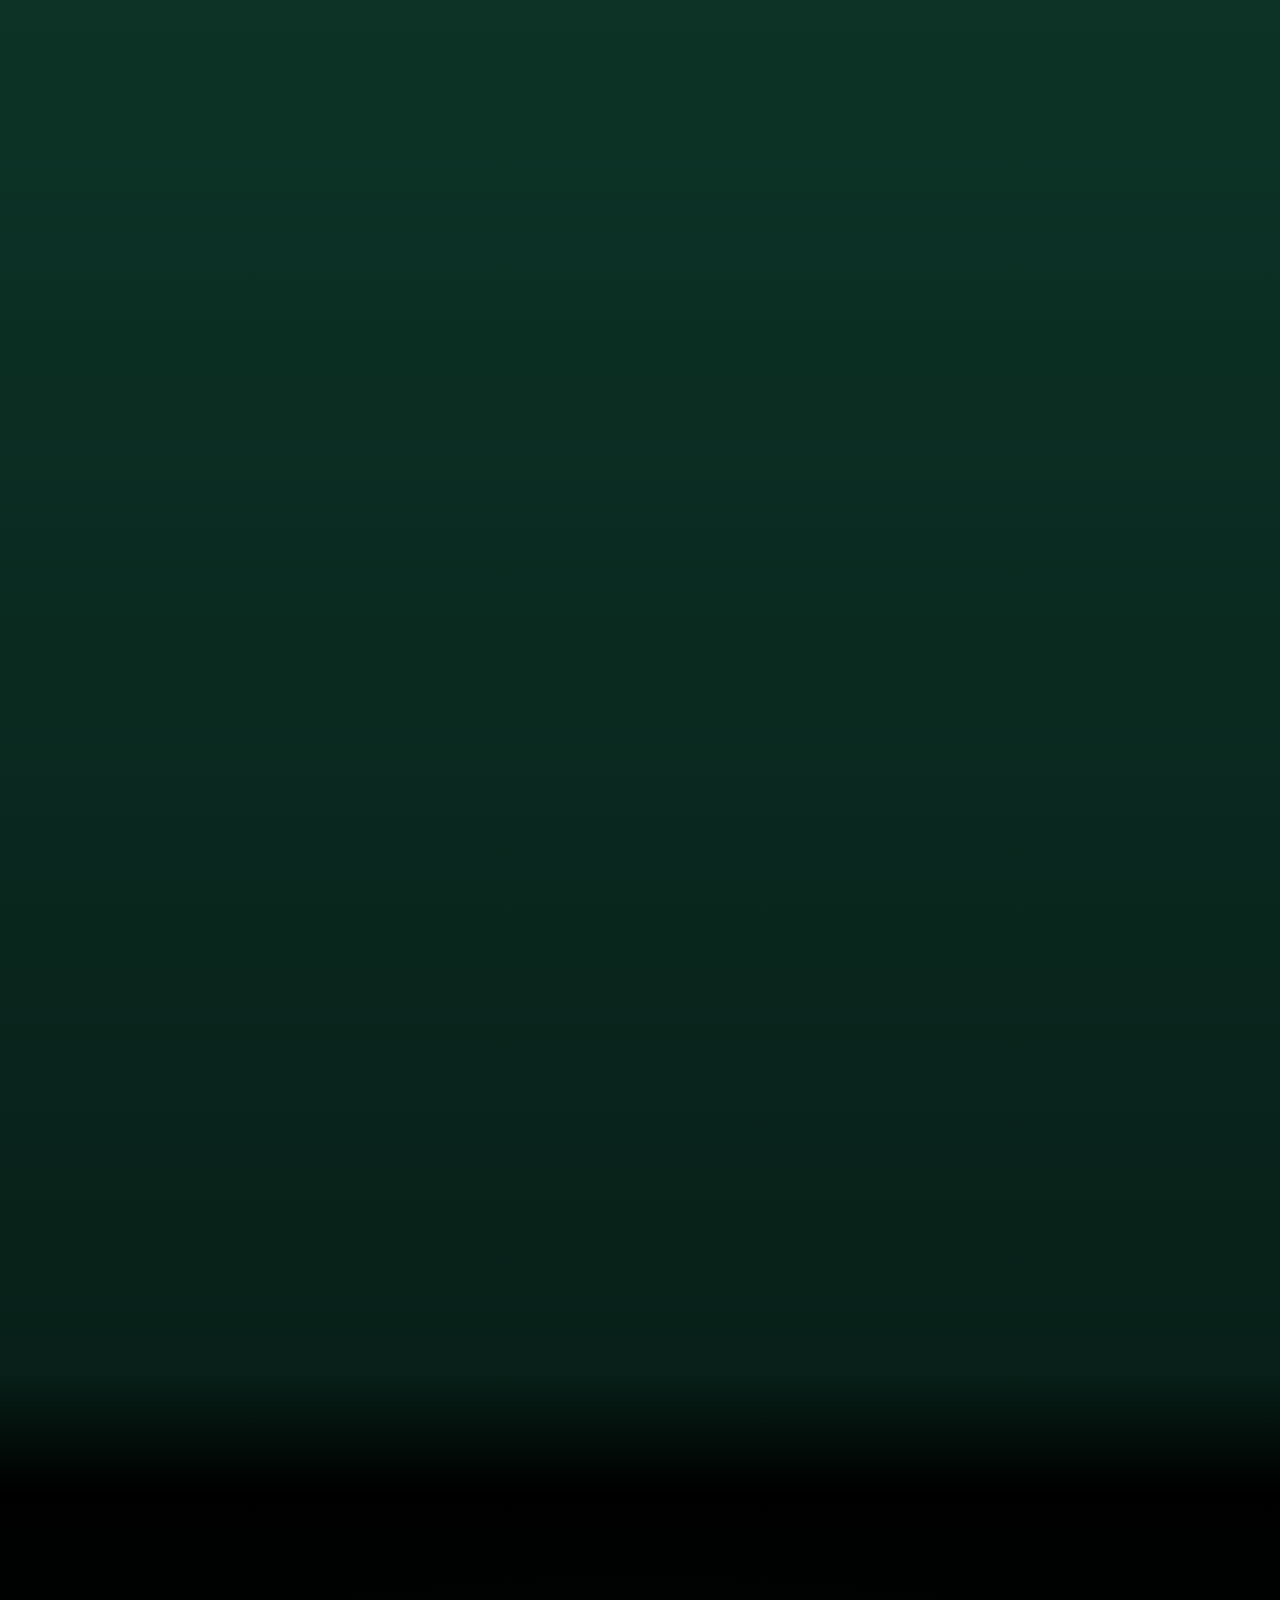
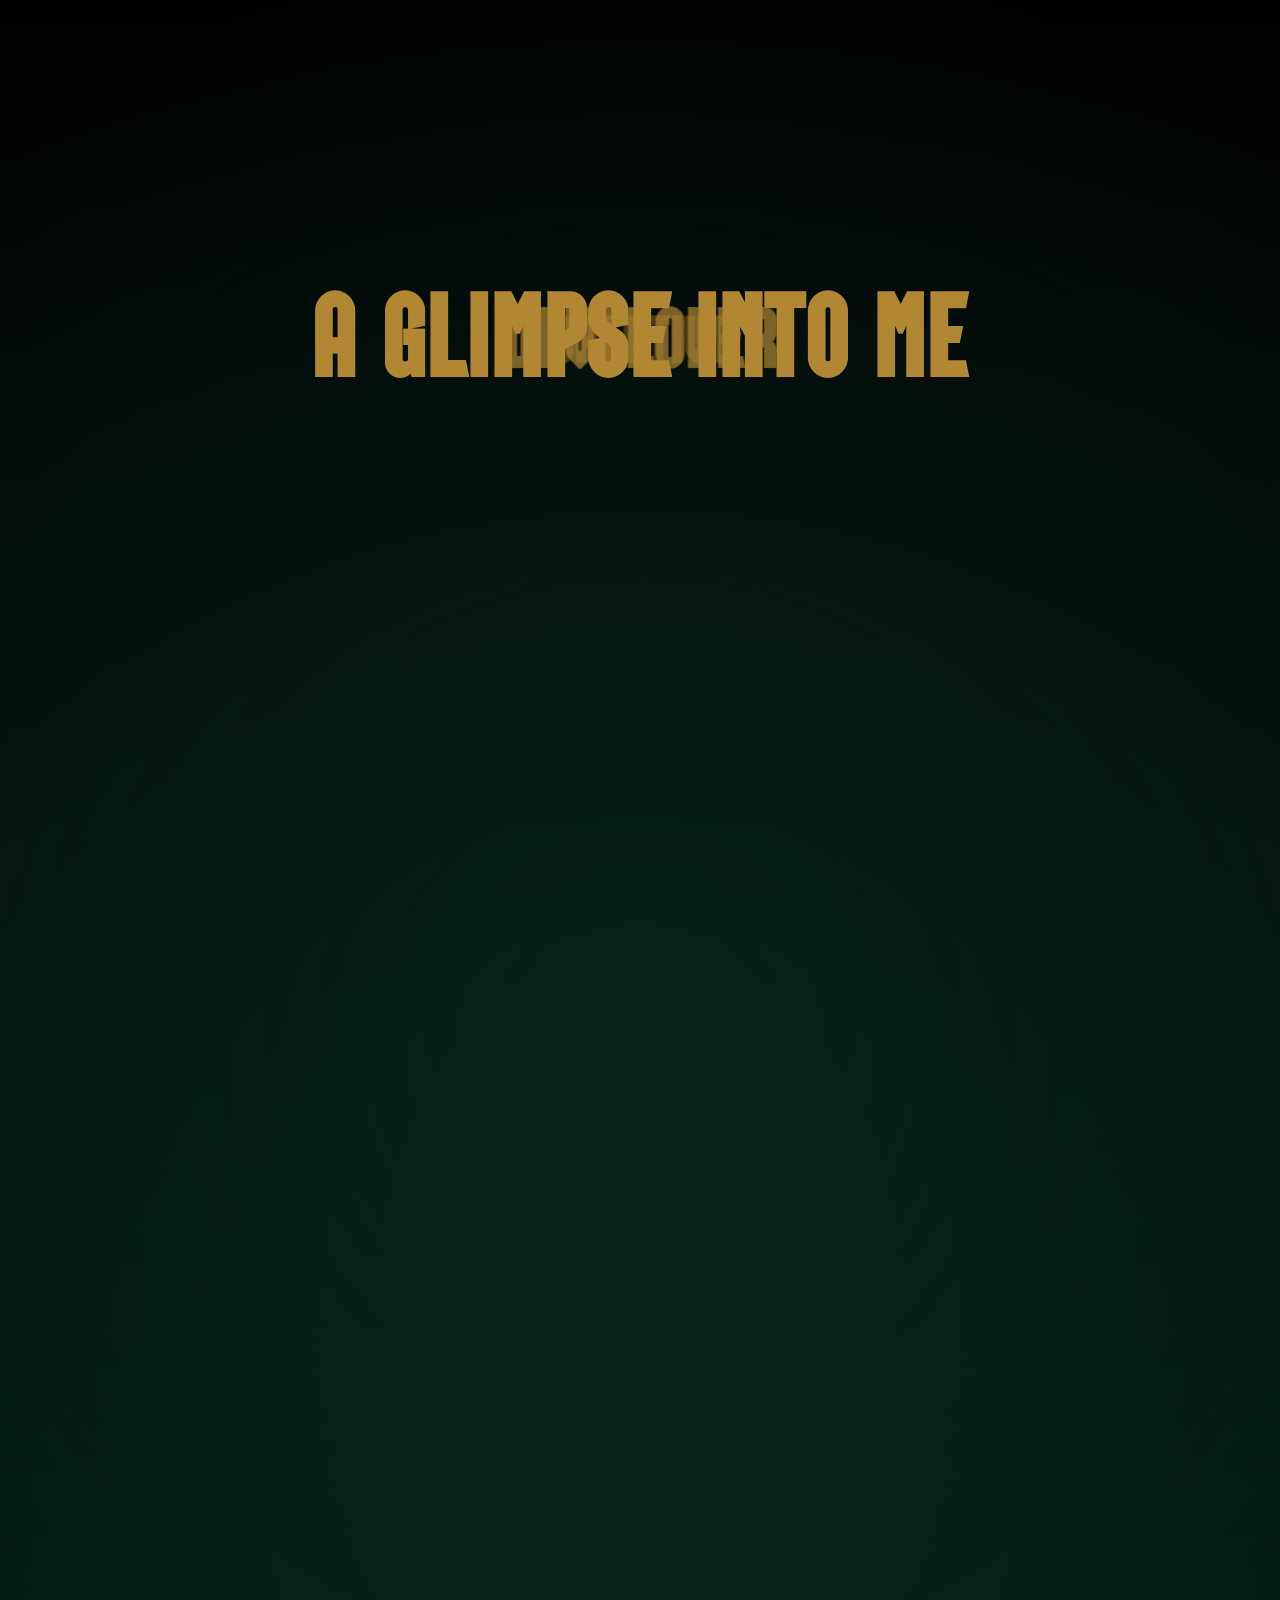
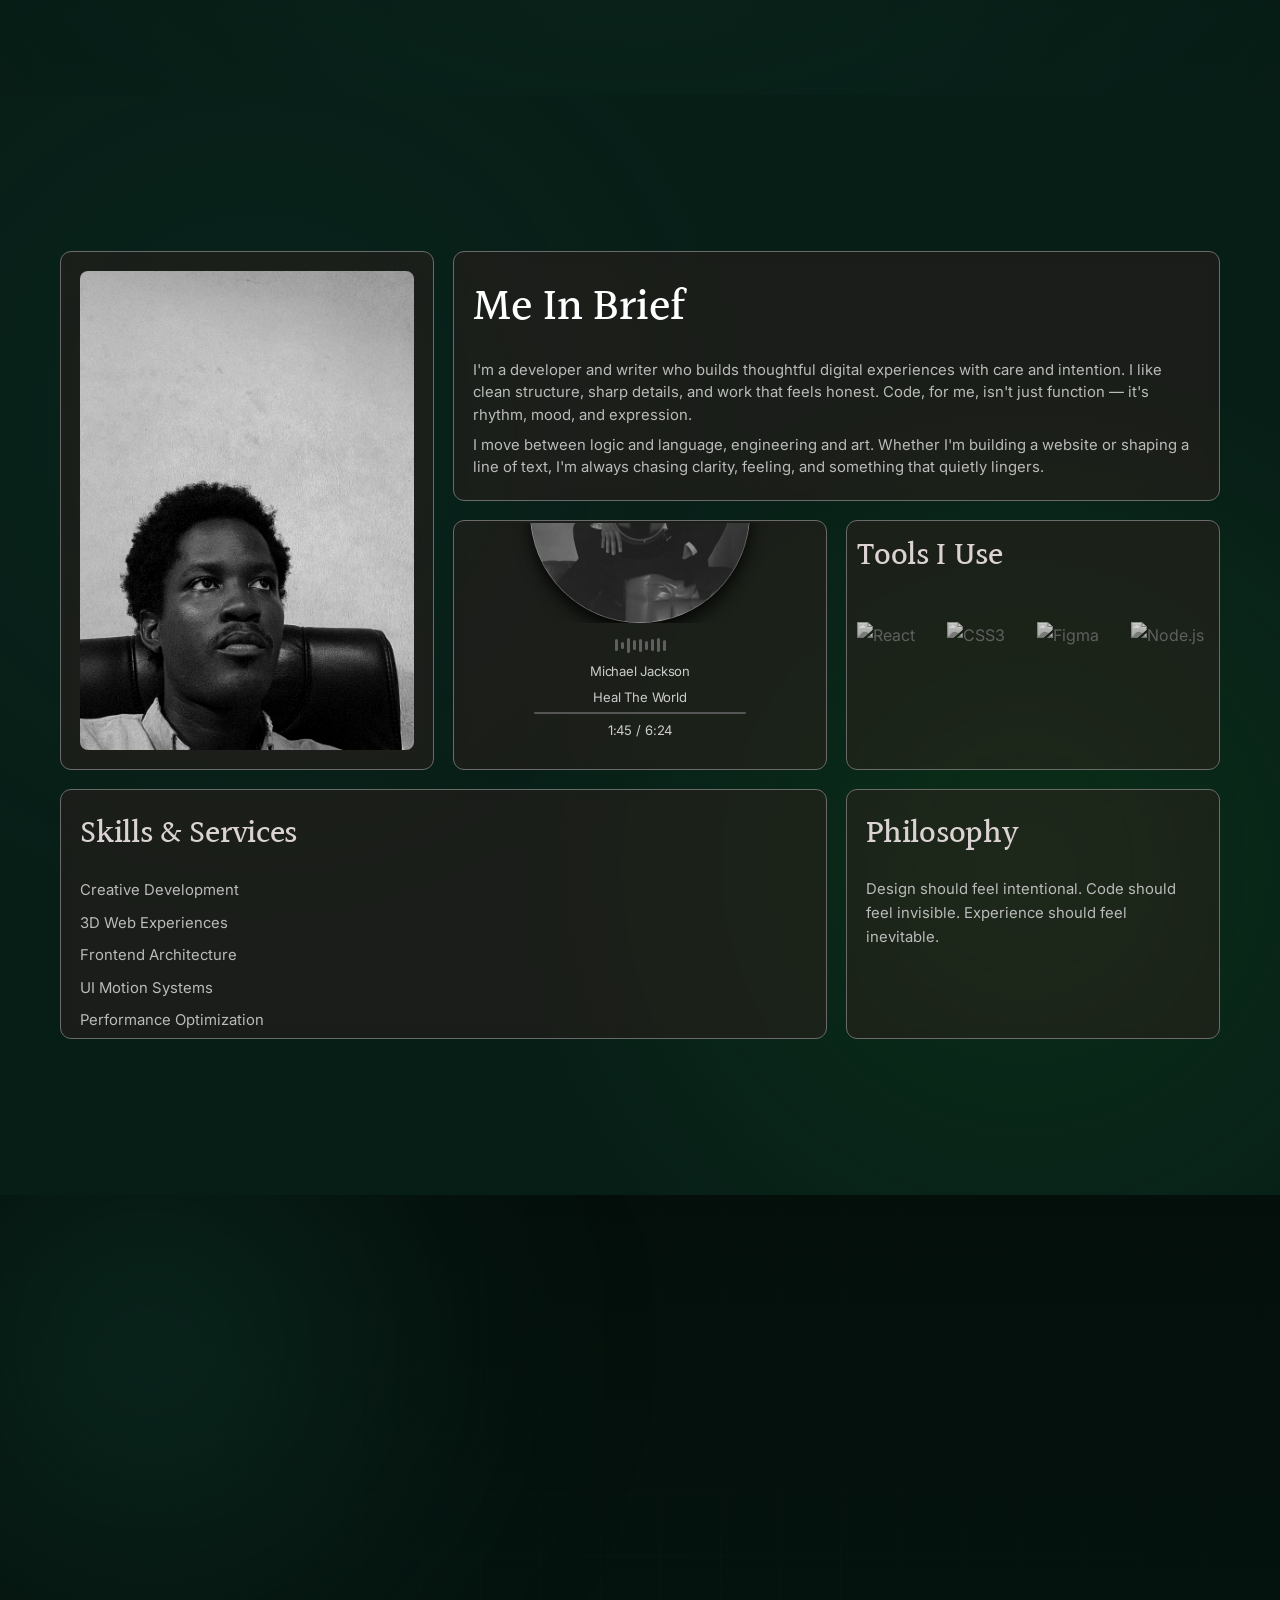
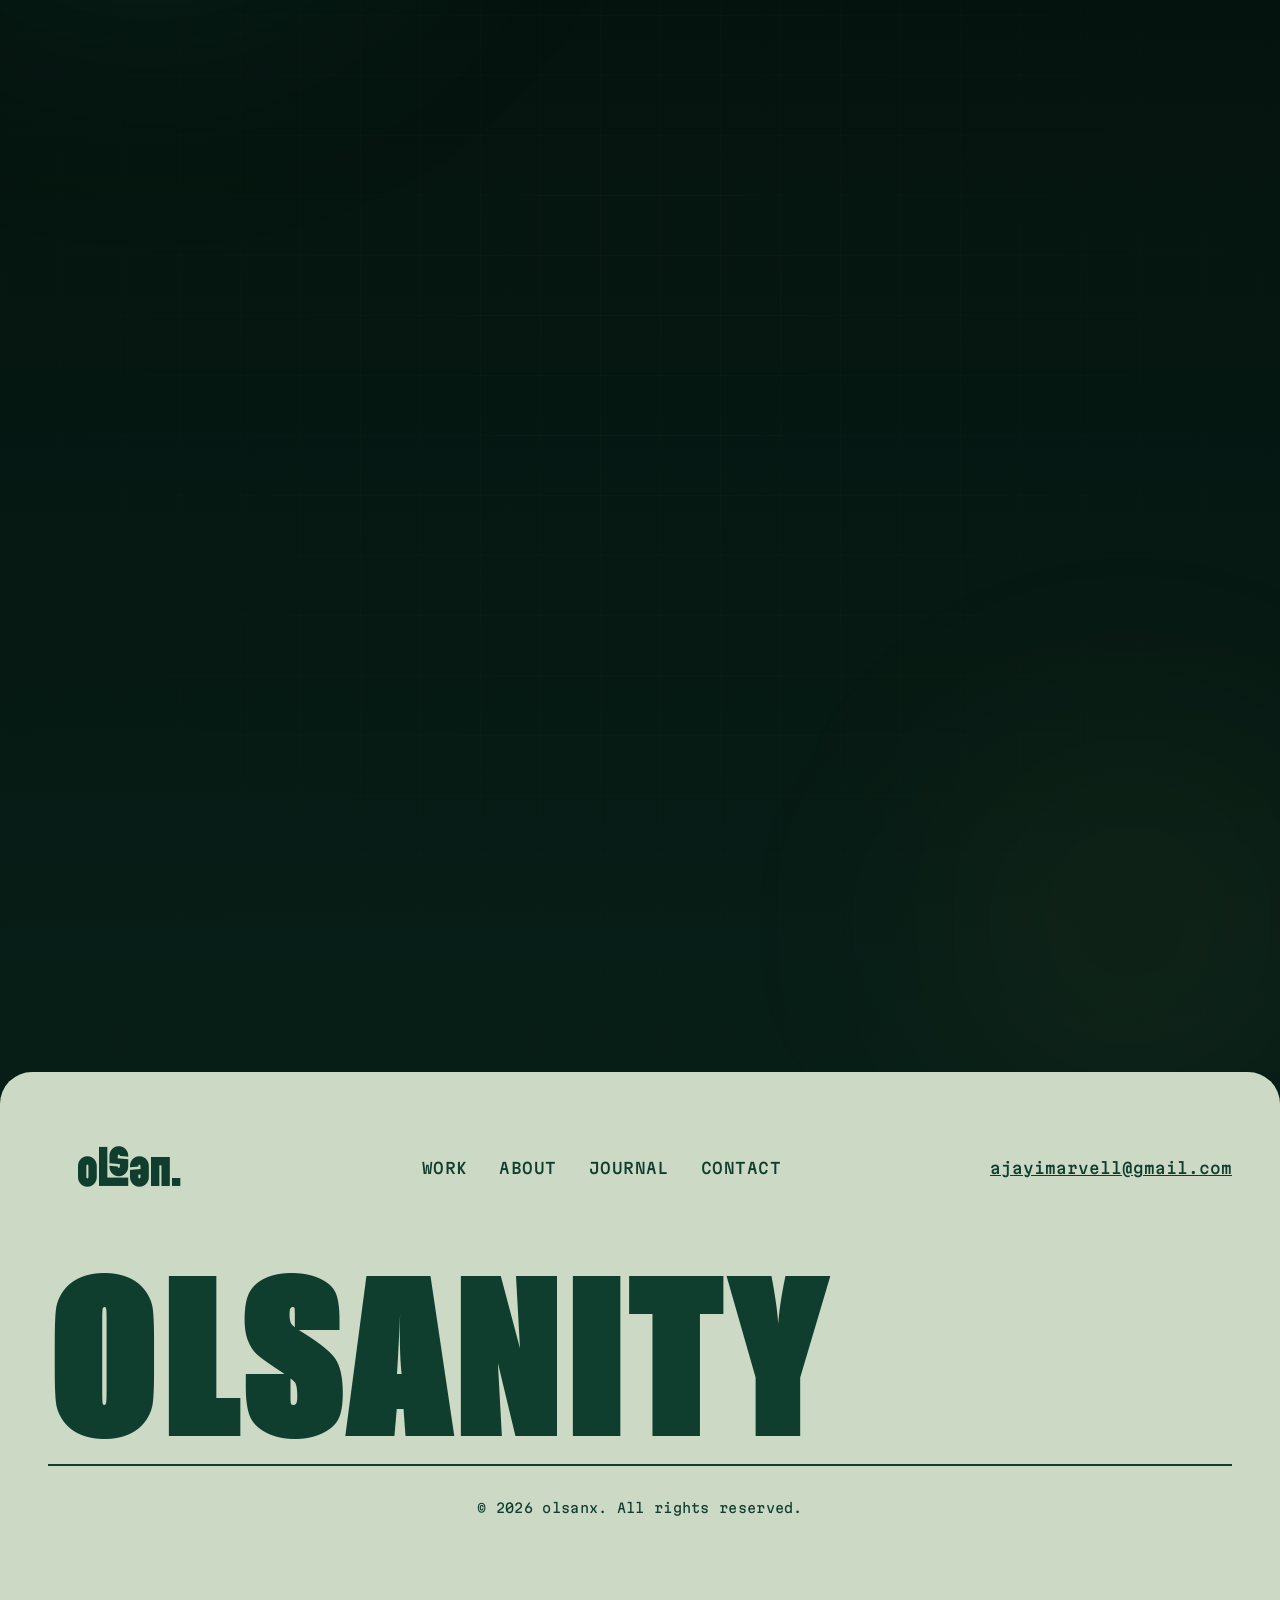
==== commit 129ea9d2: "Add files via upload" ====
--- a/index.html
+++ b/index.html
@@ -4,29 +4,19 @@
 <head>
   <meta charset="UTF-8">
   <meta name="viewport" content="width=device-width, initial-scale=1.0">
-  <title>Document</title>
+  <title>oLSan. — Frontend Developer</title>
   <link rel="stylesheet" href="css/style.css">
+  <!-- Single Three.js version — no duplicates -->
   <script src="https://unpkg.com/three@0.158.0/build/three.min.js"></script>
   <script src="https://unpkg.com/lottie-web/build/player/lottie.min.js"></script>
   <script src="https://cdn.jsdelivr.net/npm/gsap@3.14.1/dist/gsap.min.js"></script>
   <script src="https://cdn.jsdelivr.net/npm/gsap@3.14.1/dist/ScrollTrigger.min.js"></script>
-  <script src="https://cdnjs.cloudflare.com/ajax/libs/gsap/3.13.0/ScrambleTextPlugin.min.js"></script>
-  <script src="https://cdnjs.cloudflare.com/ajax/libs/three.js/r134/three.min.js"></script>
-  <script src="https://cdn.jsdelivr.net/npm/vanta@latest/dist/vanta.fog.min.js"></script>
-  <script src="https://cdn.jsdelivr.net/npm/vanta@latest/dist/vanta.waves.min.js"></script>
-  <script src="https://cdnjs.cloudflare.com/ajax/libs/three.js/r152/three.min.js"></script>
-
-
-
-
-
-
 </head>
 
 <body>
 
   <!-- Liquid Prism Filter -->
-  <svg width="0" height="0" style="position: absolute;">
+  <svg width="0" height="0" style="position: absolute; pointer-events:none;">
     <defs>
       <filter id="liquid-prism-intense" x="0%" y="0%" width="100%" height="100%" filterUnits="objectBoundingBox">
         <feTurbulence type="fractalNoise" baseFrequency="0.001 0.005" numOctaves="1" seed="17" result="turbulence" />
@@ -48,35 +38,23 @@
 
   <!-- NAVBAR -->
   <nav class="nav-container">
-
-    <a href="#" class="nav-pill logo-pill">
-      oLSan.
-    </a>
-
+    <a href="/index.html" class="nav-pill logo-pill">oLSan.</a>
     <ul class="nav-pill links-pill">
       <span class="hover-pill"></span>
-
-      <li><a href="#work">Work</a></li>
+      <li><a href="#works">Work</a></li>
       <li><a href="#about">About</a></li>
       <li><a href="#journal">Journal</a></li>
       <li><a href="#contact">Contact</a></li>
     </ul>
-
-    <a href="#contact" class="nav-pill cta-pill">
-      Start a Project
-    </a>
-
+    <a href="#contact" class="nav-pill cta-pill">Start a Project</a>
     <button class="nav-hamburger" aria-label="Menu">
-      <span></span>
-      <span></span>
-      <span></span>
+      <span></span><span></span><span></span>
     </button>
-
   </nav>
 
   <div class="mobile-menu">
     <ul>
-      <li><a href="#work">Work</a></li>
+      <li><a href="#works">Work</a></li>
       <li><a href="#about">About</a></li>
       <li><a href="#journal">Journal</a></li>
       <li><a href="#contact">Contact</a></li>
@@ -84,21 +62,16 @@
     </ul>
   </div>
 
-
+  <!-- LOADER -->
   <div class="loader">
     <h1 class="loader-name">olsanity.</h1>
   </div>
 
+  <!-- HERO -->
   <section class="hero">
     <canvas id="hero-canvas"></canvas>
     <div class="hero-inner">
-
-      <!-- Headline -->
-      <h1 class="hero-title">
-        <span id="typing"></span>
-      </h1>
-
-      <!-- Credibility Strip -->
+      <h1 class="hero-title"><span id="typing"></span></h1>
       <div class="credibility">
         <span>Open to Frontend Roles</span>
         <span>•</span>
@@ -108,22 +81,16 @@
         <span>•</span>
         <span>High Performance Focused</span>
       </div>
-
-      <!-- Subtext -->
       <p class="hero-subtext">
         I combine clean code, refined UI systems, and expressive animation
         to craft websites that perform beautifully and feel intentional.
       </p>
-
-      <!-- CTAs -->
       <div class="hero-cta">
-        <a href="#projects" class="btn-primary">See Selected Work</a>
-        <a href="/resume.pdf" class="btn-secondary" target="_blank">Download Resume</a>
-      </div>
-
-    </div>
-
-    <!-- Infinite Service Scroller -->
+        <a href="#works" class="btn-primary">See Selected Work</a>
+        <a href="/assets/Marvellous' CV.pdf" class="btn-secondary" download="Marvellous' CV.pdf">Download Resume</a>
+      </div>
+    </div>
+
     <div class="service-scroller">
       <div class="scroller-track">
         <span class="service-pill">UI Architecture</span>
@@ -132,7 +99,6 @@
         <span class="service-pill">High Performance</span>
         <span class="service-pill">Design Systems</span>
         <span class="service-pill">Responsive Development</span>
-        <!-- Duplicate for seamless loop -->
         <span class="service-pill">UI Architecture</span>
         <span class="service-pill">Motion Systems</span>
         <span class="service-pill">Frontend Engineering</span>
@@ -141,13 +107,9 @@
         <span class="service-pill">Responsive Development</span>
       </div>
     </div>
-
-
-
   </section>
 
-
-
+  <!-- WORKS -->
   <section class="works" id="works">
     <div class="works-editorial-scroll">
       <div class="scroll-track">
@@ -160,96 +122,117 @@
       <div class="works-header">
         <h2 class="works-title">Selected Work</h2>
       </div>
-
       <div class="works-divider"></div>
-
       <div class="works-grid">
-        <!-- Card 1 - Left -->
+
+        <div class="work-card">
+          <div class="card-container">
+
+            <div class="card-inner">
+              <div class="image-wrapper">
+                <img src="./assets/images/Macbook-Air-www.timilehinoyintoke.webp" alt="Timilehin Oyintoke Portfolio"
+                  class="project-img">
+              </div>
+            </div>
+
+            <div class="project-info-outside">
+              <div class="project-number">[01]</div>
+              <h3 class="project-title">Timilehin Oyintoke</h3>
+
+              <p class="project-solution">
+                Built a portfolio designed to capture attention instantly, using an
+                editorial layout and intentional scroll animations to improve first
+                impressions and clearly communicate creative quality.
+              </p>
+
+              <div class="project-links">
+                <a href="caseTIM.html" class="project-btn project-btn-main">Case Study</a>
+                <a href="https://timilehinoyintoke.com" target="_blank" class="project-btn project-btn-ghost">
+                  Live Site
+                </a>
+              </div>
+
+            </div>
+          </div>
+        </div>
+
         <div class="work-card">
           <div class="card-container">
             <div class="card-inner">
               <div class="image-wrapper">
-                <img src="./assets/images/Macbook-Air-www.timilehinoyintoke.com.webp" alt="Project One"
-                  class="project-img">
+                <img src="./assets/images/Macbook-Air-nolaenergy.webp" alt="Nola Energy Website" class="project-img">
               </div>
             </div>
             <div class="project-info-outside">
-              <div class="project-number">[01]</div>
-              <h3 class="project-title">Interactive Dashboard</h3>
-              <p class="project-solution">Real-time analytics platform with custom reporting that increased efficiency
-                by 40%</p>
-              <ul class="tools-list">
-                <li>React 18</li>
-                <li>Tailwind CSS</li>
-                <li>Framer Motion</li>
-                <li>Recharts</li>
-              </ul>
-            </div>
-          </div>
-        </div>
-
-        <!-- Card 2 - Right -->
+              <div class="project-number">[02]</div>
+              <h3 class="project-title">Nola Energy</h3>
+              <p class="project-solution">
+                Developed a business landing page that communicates the offer within seconds,
+                using semantic structure and clear hierarchy to improve search visibility and
+                strengthen the brand’s online presence.
+              </p>
+              <div class="project-links">
+                <a href="caseNOLA.html" class="project-btn project-btn-main">
+                  Case Study
+                </a>
+                <a href="https://nolaenergy.net" target="_blank" class="project-btn project-btn-ghost">
+                  Live Site
+                </a>
+              </div>
+            </div>
+          </div>
+        </div>
+
         <div class="work-card">
           <div class="card-container">
             <div class="card-inner">
               <div class="image-wrapper">
-                <img src="./assets/images/Macbook-Air-nolaenergy.net.webp" alt="Project Two" class="project-img">
+                <img src="./assets/images/Macbook-Air-www.aosprojects.webp" alt="AOS Projects Website"
+                  class="project-img">
               </div>
             </div>
             <div class="project-info-outside">
-              <div class="project-number">[02]</div>
-              <h3 class="project-title">Portfolio 2024</h3>
-              <p class="project-solution">Award-winning portfolio with immersive animations and 3D elements</p>
-              <ul class="tools-list">
-                <li>Next.js 14</li>
-                <li>GSAP</li>
-                <li>Three.js</li>
-                <li>Figma</li>
-              </ul>
-            </div>
-          </div>
-        </div>
-
-        <!-- Card 3 - Left -->
+              <div class="project-number">[03]</div>
+              <h3 class="project-title">AOS Projects</h3>
+              <p class="project-solution">Developed a construction company website from scratch to establish an online
+                presence, showcase completed projects, and build credibility, with an integrated live chat to make
+                client inquiries immediate and accessible.
+              </p>
+              <div class="project-links">
+                <a href="caseAOS.html" class="project-btn project-btn-main">
+                  Case Study
+                </a>
+                <a href="https://aosprojects.com" target="_blank" class="project-btn project-btn-ghost">
+                  Live Site
+                </a>
+              </div>
+            </div>
+          </div>
+        </div>
+
         <div class="work-card">
           <div class="card-container">
             <div class="card-inner">
               <div class="image-wrapper">
-                <img src="./assets/images/Macbook-Air-olsanx.github.io.webp" alt="Project Three" class="project-img">
-              </div>
-            </div>
-            <div class="project-info-outside">
-              <div class="project-number">[03]</div>
-              <h3 class="project-title">E-Commerce Flow</h3>
-              <p class="project-solution">Seamless shopping experience that increased conversion rates by 25%</p>
-              <ul class="tools-list">
-                <li>Vue 3</li>
-                <li>Vuex</li>
-                <li>Stripe API</li>
-                <li>GSAP</li>
-              </ul>
-            </div>
-          </div>
-        </div>
-
-        <!-- Card 4 - Right -->
-        <div class="work-card">
-          <div class="card-container">
-            <div class="card-inner">
-              <div class="image-wrapper">
-                <img src="./assets/images/Macbook-Air-olsanx.github.io (1).webp" alt="Project Four" class="project-img">
+                <img src="./assets/images/Macbook-Air-wright.webp" alt="John Portfolio" class="project-img">
               </div>
             </div>
             <div class="project-info-outside">
               <div class="project-number">[04]</div>
-              <h3 class="project-title">Motion Lab</h3>
-              <p class="project-solution">Experimental WebGL animations and interactive brand experiences</p>
-              <ul class="tools-list">
-                <li>Three.js</li>
-                <li>WebGL</li>
-                <li>Shader</li>
-                <li>Blender</li>
-              </ul>
+              <h3 class="project-title">John's Portfolio</h3>
+              <p class="project-solution">Transformed a static design into a fully functional portfolio website,
+                structuring content to highlight the designer’s work clearly while optimizing for speed and smooth
+                user
+                experience.
+              </p>
+              <div class="project-links">
+                <a href="caseJHN.html" class="project-btn project-btn-main">
+                  Case Study
+                </a>
+                <a href="https://olsanx.github.io/Johnw-n.com/" target="_blank" class="project-btn project-btn-ghost">
+                  Live Site
+                </a>
+              </div>
             </div>
           </div>
         </div>
@@ -258,7 +241,7 @@
     </div>
   </section>
 
-
+  <!-- ABOUT -->
   <section class="about" id="about">
     <div class="about-sticky">
       <div class="about-3d">
@@ -268,32 +251,23 @@
       </div>
     </div>
 
-    <!-- Add the real about section that appears after scrolling -->
     <div class="about-content">
       <div class="about-grid">
-        <!-- 1 PROFILE -->
-        <div class="box profile"><img src="./assets/images/proff.jpeg" alt=""></div>
-
-        <!-- 2 ME IN BRIEF -->
+        <div class="box profile"><img src="./assets/images/proff.jpeg" alt="Marvellous Ajayi-Lawal"></div>
+
         <div class="box brief">
           <h3 class="me-heading">Me In Brief</h3>
-          <p>I’m a developer and writer who builds thoughtful digital experiences with care and intention. I like clean
-            structure, sharp details, and work that feels honest. Code, for me, isn’t just function... it’s rhythm,
-            mood,
+          <p>I'm a developer and writer who builds thoughtful digital experiences with care and intention. I like clean
+            structure, sharp details, and work that feels honest. Code, for me, isn't just function — it's rhythm, mood,
             and expression.</p>
-
-          <p>I move between logic and language, engineering and art. Whether I’m building a website or shaping a line of
-            text, I’m always chasing clarity, feeling, and something that quietly lingers.</p>
-        </div>
-
-        <!-- 3 VINYL (COMPLETE with synchronized progress + time) -->
+          <p>I move between logic and language, engineering and art. Whether I'm building a website or shaping a line of
+            text, I'm always chasing clarity, feeling, and something that quietly lingers.</p>
+        </div>
+
         <div class="box vinyl-box">
           <div class="vinyl-wrapper">
             <div class="vinyl" id="vinyl"></div>
           </div>
-
-          <!-- SOUND WAVE -->
-          <!-- SOUND WAVE - with all 9 bars -->
           <div class="wave-container">
             <div class="wave-bar"></div>
             <div class="wave-bar"></div>
@@ -305,17 +279,12 @@
             <div class="wave-bar"></div>
             <div class="wave-bar"></div>
           </div>
-
           <div class="vinyl-info">
             <span>Michael Jackson</span>
             <span>Heal The World</span>
-
-            <!-- PROGRESS BAR (fill width controlled by JS) -->
             <div class="progress">
               <div class="progress-fill" id="progressFill"></div>
             </div>
-
-            <!-- TIMESTAMP -->
             <div class="time-row">
               <span class="current-time" id="liveMin">1:45</span>
               <span class="separator">/</span>
@@ -324,56 +293,35 @@
           </div>
         </div>
 
-        <!-- 4 TOOLS -->
         <div class="box tools">
           <h3 class="toolz">Tools I Use</h3>
           <div class="tools-scroller">
             <div class="tools-track">
-              <img src="https://cdn.jsdelivr.net/gh/devicons/devicon/icons/react/react-original.svg" alt="react">
-              <img src="https://cdn.jsdelivr.net/gh/devicons/devicon@latest/icons/css3/css3-plain.svg" alt="css">
-              <img src="https://cdn.jsdelivr.net/gh/devicons/devicon/icons/figma/figma-original.svg" alt="figma">
-              <img src="https://cdn.jsdelivr.net/gh/devicons/devicon/icons/nodejs/nodejs-original.svg" alt="node">
+              <img src="https://cdn.jsdelivr.net/gh/devicons/devicon/icons/react/react-original.svg" alt="React">
+              <img src="https://cdn.jsdelivr.net/gh/devicons/devicon@latest/icons/css3/css3-plain.svg" alt="CSS3">
+              <img src="https://cdn.jsdelivr.net/gh/devicons/devicon/icons/figma/figma-original.svg" alt="Figma">
+              <img src="https://cdn.jsdelivr.net/gh/devicons/devicon/icons/nodejs/nodejs-original.svg" alt="Node.js">
               <img src="https://cdn.jsdelivr.net/gh/devicons/devicon@latest/icons/tailwindcss/tailwindcss-original.svg"
-                alt="tailwindcss">
-              <img src="https://cdn.jsdelivr.net/gh/devicons/devicon@latest/icons/html5/html5-plain.svg" alt="html">
+                alt="Tailwind CSS">
+              <img src="https://cdn.jsdelivr.net/gh/devicons/devicon@latest/icons/html5/html5-plain.svg" alt="HTML5">
               <img src="https://cdn.jsdelivr.net/gh/devicons/devicon@latest/icons/javascript/javascript-plain.svg"
-                alt="vanilla-JS">
-              <img src="https://cdn.jsdelivr.net/gh/devicons/devicon/icons/react/react-original.svg" alt="react">
-              <img src="https://cdn.jsdelivr.net/gh/devicons/devicon@latest/icons/css3/css3-plain.svg" alt="css">
-              <img src="https://cdn.jsdelivr.net/gh/devicons/devicon/icons/figma/figma-original.svg" alt="figma">
-              <img src="https://cdn.jsdelivr.net/gh/devicons/devicon/icons/nodejs/nodejs-original.svg" alt="node">
+                alt="JavaScript">
+              <!-- duplicate set for seamless loop -->
+              <img src="https://cdn.jsdelivr.net/gh/devicons/devicon/icons/react/react-original.svg" alt="React">
+              <img src="https://cdn.jsdelivr.net/gh/devicons/devicon@latest/icons/css3/css3-plain.svg" alt="CSS3">
+              <img src="https://cdn.jsdelivr.net/gh/devicons/devicon/icons/figma/figma-original.svg" alt="Figma">
+              <img src="https://cdn.jsdelivr.net/gh/devicons/devicon/icons/nodejs/nodejs-original.svg" alt="Node.js">
               <img src="https://cdn.jsdelivr.net/gh/devicons/devicon@latest/icons/tailwindcss/tailwindcss-original.svg"
-                alt="tailwindcss">
-              <img src="https://cdn.jsdelivr.net/gh/devicons/devicon@latest/icons/html5/html5-plain.svg" alt="html">
+                alt="Tailwind CSS">
+              <img src="https://cdn.jsdelivr.net/gh/devicons/devicon@latest/icons/html5/html5-plain.svg" alt="HTML5">
               <img src="https://cdn.jsdelivr.net/gh/devicons/devicon@latest/icons/javascript/javascript-plain.svg"
-                alt="vanilla-JS">
-              <img src="https://cdn.jsdelivr.net/gh/devicons/devicon/icons/react/react-original.svg" alt="react">
-              <img src="https://cdn.jsdelivr.net/gh/devicons/devicon@latest/icons/css3/css3-plain.svg" alt="css">
-              <img src="https://cdn.jsdelivr.net/gh/devicons/devicon/icons/figma/figma-original.svg" alt="figma">
-              <img src="https://cdn.jsdelivr.net/gh/devicons/devicon/icons/nodejs/nodejs-original.svg" alt="node">
-              <img src="https://cdn.jsdelivr.net/gh/devicons/devicon@latest/icons/tailwindcss/tailwindcss-original.svg"
-                alt="tailwindcss">
-              <img src="https://cdn.jsdelivr.net/gh/devicons/devicon@latest/icons/html5/html5-plain.svg" alt="html">
-              <img src="https://cdn.jsdelivr.net/gh/devicons/devicon@latest/icons/javascript/javascript-plain.svg"
-                alt="vanilla-JS">
-              <img src="https://cdn.jsdelivr.net/gh/devicons/devicon/icons/react/react-original.svg" alt="react">
-              <img src="https://cdn.jsdelivr.net/gh/devicons/devicon@latest/icons/css3/css3-plain.svg" alt="css">
-              <img src="https://cdn.jsdelivr.net/gh/devicons/devicon/icons/figma/figma-original.svg" alt="figma">
-              <img src="https://cdn.jsdelivr.net/gh/devicons/devicon/icons/nodejs/nodejs-original.svg" alt="node">
-              <img src="https://cdn.jsdelivr.net/gh/devicons/devicon@latest/icons/tailwindcss/tailwindcss-original.svg"
-                alt="tailwindcss">
-              <img src="https://cdn.jsdelivr.net/gh/devicons/devicon@latest/icons/html5/html5-plain.svg" alt="html">
-              <img src="https://cdn.jsdelivr.net/gh/devicons/devicon@latest/icons/javascript/javascript-plain.svg"
-                alt="vanilla-JS">
-
-
-            </div>
-          </div>
-        </div>
-
-        <!-- 5 SKILLS -->
+                alt="JavaScript">
+            </div>
+          </div>
+        </div>
+
         <div class="box skills">
-          <h3 class="skillz">Skills & Services</h3>
+          <h3 class="skillz">Skills &amp; Services</h3>
           <ul>
             <li>Creative Development</li>
             <li>3D Web Experiences</li>
@@ -383,48 +331,47 @@
           </ul>
         </div>
 
-        <!-- 6 PHILOSOPHY -->
         <div class="box philosophy">
           <h3 class="skillz">Philosophy</h3>
           <p>Design should feel intentional. Code should feel invisible. Experience should feel inevitable.</p>
         </div>
       </div>
-
-    </div>
-
     </div>
   </section>
 
+  <!-- CONTACT -->
   <section class="connect-section" id="contact">
 
-    <!-- Ambient effects -->
     <div class="connect-ambient">
       <div class="ambient-orb orb-1"></div>
       <div class="ambient-orb orb-2"></div>
       <div class="ambient-grid"></div>
     </div>
 
-    <!-- Availability pill -->
-    <div class="avail cs-fade cs-fade--d0">
-      <span class="pulse-dot"></span>
-      Available now — freelance & full-time
-    </div>
-
-    <!-- Main headline -->
+    <!-- AVAILABILITY STRIP — replaced generic pill -->
+    <div class="avail-strip cs-fade cs-fade--d0">
+      <span class="avail-line"></span>
+      <span class="avail-label">Currently Taking Projects</span>
+      <span class="avail-status">
+        <span class="avail-dot"></span>
+        <span class="avail-text">Open</span>
+      </span>
+      <span class="avail-line"></span>
+    </div>
+
     <h2 class="connect-headline cs-fade cs-fade--d1">
       Got a project?<br>
       <em><span class="typed-text"></span><span class="typed-cursor">|</span></em>
     </h2>
 
-    <!-- Supporting body -->
     <p class="connect-body cs-fade cs-fade--d2">
       I build websites and web apps that feel as good as they look.
-      Whether you’re an individual or a team, I’ll bring your idea to life with precision and style.
+      Whether you're an individual or a team, I'll bring your idea to life with precision and style.
     </p>
 
     <!-- CTA row -->
     <div class="cta-row cs-fade cs-fade--d3">
-      <a href="mailto:youremail@gmail.com" class="email-cta">
+      <a href="mailto:ajayimarvell@gmail.com" class="email-cta">
         <span class="email-cta__label">Email me</span>
         <span class="email-cta__arrow">
           <svg viewBox="0 0 20 20" fill="none" width="18" height="18">
@@ -441,82 +388,108 @@
       </a>
     </div>
 
-    <!-- Divider -->
+    <!-- CONTACT FORM -->
+    <div class="contact-form-wrap cs-fade cs-fade--d3">
+      <div class="contact-form-inner">
+        <div class="form-header">
+          <span class="form-eyebrow">Send a message</span>
+        </div>
+        <div class="contact-form" id="contactForm">
+          <div class="form-row">
+            <div class="form-field">
+              <label for="fname">Name</label>
+              <input type="text" id="fname" name="name" placeholder="Your name" autocomplete="off">
+            </div>
+            <div class="form-field">
+              <label for="femail">Email</label>
+              <input type="email" id="femail" name="email" placeholder="your@email.com" autocomplete="off">
+            </div>
+          </div>
+          <div class="form-field">
+            <label for="fsubject">What's this about?</label>
+            <div class="select-wrap">
+              <select id="fsubject" name="subject">
+                <option value="" disabled selected>Select a topic</option>
+                <option value="website">I need a website</option>
+                <option value="freelance">Freelance project</option>
+                <option value="fulltime">Full-time role</option>
+                <option value="collab">Collaboration</option>
+                <option value="other">Something else</option>
+              </select>
+              <span class="select-arrow">↓</span>
+            </div>
+          </div>
+          <div class="form-field">
+            <label for="fmessage">Message</label>
+            <textarea id="fmessage" name="message" rows="4"
+              placeholder="Tell me about your project, timeline, budget — anything useful."></textarea>
+          </div>
+          <button type="button" class="form-submit" id="formSubmit">
+            <span class="submit-label">Send it →</span>
+            <span class="submit-sending" aria-hidden="true">Sending…</span>
+          </button>
+          <div class="form-success" id="formSuccess" aria-live="polite">
+            <span class="success-icon">✓</span>
+            Got it — I'll be in touch soon.
+          </div>
+        </div>
+      </div>
+    </div>
+
     <div class="connect-rule cs-fade cs-fade--d4"></div>
 
-    <!-- Bottom row: socials + trust -->
     <div class="connect-bottom cs-fade cs-fade--d4">
-
       <div class="socials">
-        <a href="https://github.com/yourusername" target="_blank" class="social-link">GitHub</a>
+        <a href="https://github.com/olsanx" target="_blank" class="social-link">GitHub</a>
         <span class="social-dot">·</span>
         <a href="https://linkedin.com/in/yourprofile" target="_blank" class="social-link">LinkedIn</a>
         <span class="social-dot">·</span>
         <a href="https://twitter.com/yourhandle" target="_blank" class="social-link">Twitter</a>
       </div>
-
       <div class="trust">
         <span>Trusted by clients</span>
         <span class="trust-sep">·</span>
-        <span>Solution-Driven projects delivered</span>
+        <span>Solution-driven delivery</span>
         <span class="trust-sep">·</span>
         <span>Quick response time</span>
       </div>
-
     </div>
 
   </section>
 
+  <!-- FOOTER -->
   <section id="footer" class="footer">
     <div class="footer-inner">
-      <!-- TOP ROW: logo, nav links, email -->
       <div class="footer-top">
-        <div class="logo-footer">
-          oLSan.
-        </div>
-
+        <div class="logo-footer">oLSan.</div>
         <div>
           <ul class="footer-links">
-            <li><a href="#">WORK</a></li>
-            <li><a href="#">ABOUT</a></li>
-            <li><a href="#">JOURNAL</a></li>
-            <li><a href="#">CONTACT</a></li>
+            <li><a href="#works">WORK</a></li>
+            <li><a href="#about">ABOUT</a></li>
+            <li><a href="#journal">JOURNAL</a></li>
+            <li><a href="#contact">CONTACT</a></li>
           </ul>
         </div>
-
         <div class="footer-email">
           <a href="mailto:ajayimarvell@gmail.com">ajayimarvell@gmail.com</a>
         </div>
       </div>
 
-      <!-- DATE & TIME stacked vertically (one above the other) -->
       <div>
         <div class="footer-datetime">
           <span class="footer-dt" id="footer-date"></span>
           <span class="footer-dt" id="footer-time"></span>
         </div>
-        <div class="footer-name">
-          OLSANITY
-        </div>
+        <div class="footer-name">OLSANITY</div>
         <hr class="footer-line">
       </div>
 
-      <!-- COPYRIGHT: centered with proper © symbol, no extra privacy/terms -->
       <div class="footer-copyright">
         <span class="copyright-symbol">©</span> 2026 olsanx. All rights reserved.
       </div>
     </div>
   </section>
 
-
-
-
-
-
-
-
-
-
   <script src="script.js"></script>
   <script src="cursor.js"></script>
 
--- a/css/style.css
+++ b/css/style.css
@@ -9,35 +9,22 @@
 }
 
 :root {
-  /* Base */
   --bg: #000000;
-  /* warm off-white */
   --text: #E3C586;
-
-  /* Dark contrast surfaces */
   --surface-dark: #0F1218;
-  /* smoked navy-black */
   --surface-soft: #1A1F2B;
-  /* lifted dark */
-
-  /* Accents */
   --primary: #3A3A3A;
-  /* ink */
   --accent: #C08457;
-  /* clay / warm edge */
-
-  /* Utility */
   --border-light: rgba(0, 0, 0, 0.08);
   --border-dark: rgba(255, 255, 255, 0.08);
   --radius: 14px;
   --max-width: 1200px;
-
   --ink: #f2f2f2;
-  /* main text */
   --paper: #0a0a0a;
-  /* background */
   --muted: rgba(242, 242, 242, 0.55);
   --line: rgba(242, 242, 242, 0.12);
+  --gold: #F5B841;
+  --green-deep: #0F3D2E;
 }
 
 @font-face {
@@ -71,12 +58,11 @@
 }
 
 @font-face {
-  font-family: bodro;
-  src: url("../fonts/bodro.otf") format("opentype");
+  font-family: ipact;
+  src: url("../fonts/impact.ttf") format("truetype");
   font-weight: normal;
   font-style: normal;
 }
-
 
 body {
   font-family: "Inter", sans-serif;
@@ -86,43 +72,32 @@
   cursor: none;
   overflow-x: hidden;
   max-width: 100%;
-
-}
-
-
-/* ==========================
-   NAVBAR STYLING
-========================== */
-
+}
+
+/* ==============================
+   NAVBAR
+============================== */
 .nav-container {
   position: fixed;
   top: .6rem;
   left: 50%;
   transform: translateX(-50%);
   width: 95%;
-
-
   display: flex;
   justify-content: space-between;
   align-items: center;
-
   z-index: 1200;
 }
 
-/* Shared Pill Style */
 .nav-pill {
   backdrop-filter: blur(18px) url(#liquid-prism-intense);
-  -webkit-backdrop-filter: blur(18px) url(#liquid-prism-intense);
-
+  -webkit-backdrop-filter: blur(18px);
   background: rgba(20, 20, 20, 0.35);
   border-top: 1px solid rgba(138, 135, 135, 0.25);
   border-left: 1px solid rgba(131, 128, 128, 0.2);
-
   padding: 0.8rem 1.8rem;
   border-radius: 999px;
-
   box-shadow: 0 10px 40px rgba(12, 12, 12, 0.25);
-
   transition: all 0.3s ease;
   opacity: 0;
   transform: translateY(30px) scale(0.95);
@@ -139,7 +114,6 @@
     filter 0.8s ease;
 }
 
-/* Logo Pill */
 .logo-pill {
   font-family: "glanuler", sans-serif;
   font-size: 2.6rem;
@@ -148,7 +122,6 @@
   padding: .02rem 1.9rem;
 }
 
-/* Links Pill */
 .links-pill {
   position: relative;
   list-style: none;
@@ -194,7 +167,6 @@
   padding: 1.4rem 2rem;
 }
 
-/* CTA Pill */
 .cta-pill {
   font-family: "Inter", sans-serif;
   font-size: 0.875rem;
@@ -207,21 +179,14 @@
   border-radius: 2rem;
   position: relative;
   overflow: hidden;
-  transition:
-    color 0.4s ease,
-    transform 0.3s ease;
+  transition: color 0.4s ease, transform 0.3s ease;
 }
 
 .cta-pill:hover {
   transform: translateY(-2px);
   color: #0F3D2E;
   background-color: #F5B841;
-  /* fades in */
-  transition:
-    color 0.4s ease,
-    background-color 0.5s ease,
-    /* smooth fade */
-    transform 0.3s ease;
+  transition: color 0.4s ease, background-color 0.5s ease, transform 0.3s ease;
 }
 
 .nav-hamburger {
@@ -246,14 +211,13 @@
   transition: all 0.3s ease;
 }
 
-/* Mobile Menu */
 .mobile-menu {
   position: fixed;
   top: 0;
   right: -100%;
   width: 100vw;
   height: 100vh;
-  background: rgba(20, 20, 20, 0.95);
+  background: rgba(20, 20, 20, 0.97);
   backdrop-filter: blur(12px);
   display: flex;
   justify-content: center;
@@ -264,6 +228,7 @@
 
 .mobile-menu.open {
   transform: translateX(0);
+  right: 0;
 }
 
 .mobile-menu ul {
@@ -313,8 +278,6 @@
   transform: translateY(0);
   margin-top: 1.5rem;
 }
-
-
 
 .mobile-menu a {
   text-decoration: none;
@@ -331,7 +294,6 @@
   font-weight: 600;
 }
 
-/* Hamburger open state */
 .nav-hamburger.open span:nth-child(1) {
   transform: rotate(45deg) translate(5px, 5px);
 }
@@ -344,12 +306,6 @@
   transform: rotate(-45deg) translate(5px, -5px);
 }
 
-/* Mobile menu active */
-.mobile-menu.open {
-  right: 0;
-}
-
-/* Responsive */
 @media(max-width: 900px) {
   .links-pill {
     display: none;
@@ -362,10 +318,27 @@
   .nav-hamburger {
     display: flex;
   }
-}
-
-
-
+
+  .cta-mobile {
+    background: rgba(34, 31, 31, 0.35);
+    border-top: 1px solid rgba(138, 135, 135, 0.25);
+    border-bottom: 1px solid rgba(158, 152, 152, 0.2);
+    padding: .8rem 4rem;
+    border-radius: 999px;
+    font-weight: 500;
+  }
+}
+
+@media(max-width: 320px) {
+  .cta-mobile {
+    padding: .7rem 3rem;
+    font-weight: 500;
+  }
+}
+
+/* ==============================
+   LOADER
+============================== */
 .loader {
   position: fixed;
   inset: 0;
@@ -382,14 +355,13 @@
   color: #F5B841;
   font-weight: 800;
   letter-spacing: 0.5rem;
-  font-family: "Moga";
+  font-family: "moga";
   text-transform: uppercase;
 }
 
 .loader-name span {
   display: inline-block;
   animation: popJump 3s ease infinite;
-  /* slower than before */
 }
 
 @keyframes popJump {
@@ -419,20 +391,17 @@
   transition: transform 1.2s cubic-bezier(.77, 0, .18, 1);
 }
 
-
-/*HERO*/
-
-/* ===============================
-   ELITE MINIMAL HERO
-=================================*/
+/* ==============================
+   HERO
+============================== */
 .hero {
   position: relative;
   height: 100vh;
+  min-height: 600px;
   width: 100%;
   overflow: hidden;
   background: #0F3D2E;
   perspective: 1000px;
-  min-height: 100vh;
   display: flex;
   flex-direction: column;
   justify-content: center;
@@ -447,45 +416,14 @@
   display: block;
 }
 
-/*
-#hero-canvas {
-  background: linear-gradient(120deg, #0F3D2E, #113F2F, #0F3D2E);
-  animation: gradientShift 12s ease infinite;
-}
-
-@keyframes gradientShift {
-  0% {
-    background-position: 0% 50%;
-  }
-
-  50% {
-    background-position: 100% 50%;
-  }
-
-  100% {
-    background-position: 0% 50%;
-  }
-}
-*/
-
-
-
-
-
-
-
-.hero-inner.visible .btn-primary,
-.hero-inner.visible .btn-secondary {
-  transform: translateY(0) scale(1);
-  opacity: 1;
-}
-
 .hero-inner {
   max-width: 900px;
-  opacity: 0 auto;
+  opacity: 0;
   transform: translateY(20px);
   transform-origin: center top;
   transition: opacity 1s ease-out, transform 0.2s ease-out;
+  position: relative;
+  z-index: 2;
 }
 
 .hero-inner.visible {
@@ -494,21 +432,17 @@
 }
 
 .hero-title {
-  font-size: clamp(2.5rem, 6vw, 4.5rem);
+  font-size: clamp(2rem, 5.5vw, 4.2rem);
   font-weight: 500;
   font-family: "Halant", serif;
-  line-height: 1.05;
+  line-height: 1.1;
   letter-spacing: -0.02em;
-  margin-bottom: 1.5rem;
+  margin-bottom: 1.2rem;
   color: #F5B841;
-}
-
-
-
-
-/* Initial states */
+  min-height: 2.5em;
+}
+
 .hero-title,
-#typing,
 .hero-subtext,
 .hero-cta,
 .service-scroller {
@@ -517,9 +451,7 @@
   transition: opacity 0.8s ease, transform 0.8s ease;
 }
 
-/* Visible state */
 .hero-title.visible,
-#typing.visible,
 .hero-subtext.visible,
 .hero-cta.visible,
 .service-scroller.visible {
@@ -527,42 +459,42 @@
   transform: translateY(0);
 }
 
-
-
-
 .credibility {
-  font-size: 0.85rem;
+  font-size: 0.78rem;
   letter-spacing: 0.08em;
   text-transform: uppercase;
-  opacity: 0.7;
-  margin-bottom: 1.5rem;
+  opacity: 0.65;
+  margin-bottom: 1.4rem;
   display: flex;
   flex-wrap: wrap;
-  gap: 0.6rem;
+  gap: 0.5rem;
+  align-items: center;
 }
 
 .hero-subtext {
-  font-size: 1.1rem;
-  line-height: 1.6;
-  max-width: 650px;
-  margin-bottom: 2.5rem;
+  font-size: 1.05rem;
+  line-height: 1.65;
+  max-width: 600px;
+  margin-bottom: 2.2rem;
   opacity: 0.85;
 }
 
 .hero-cta {
   display: flex;
-  gap: 1.5rem;
-}
-
-/* Buttons */
+  gap: 1.2rem;
+  flex-wrap: wrap;
+}
+
 .btn-primary {
   background: #F5B841;
   color: black;
-  padding: 0.9rem 1.8rem;
+  padding: 0.85rem 1.6rem;
   border-radius: 999px;
   font-weight: 600;
   text-decoration: none;
+  font-size: 0.9rem;
   transition: transform 0.25s ease, box-shadow 0.25s ease;
+  display: inline-block;
 }
 
 .btn-primary:hover {
@@ -572,12 +504,14 @@
 
 .btn-secondary {
   border: 1px solid rgba(68, 64, 64, 0.3);
-  padding: 0.9rem 1.8rem;
+  padding: 0.85rem 1.6rem;
   background: rgba(20, 20, 20, 0.35);
   border-radius: 999px;
   text-decoration: none;
   color: #EDEDED;
+  font-size: 0.9rem;
   transition: all 0.25s ease;
+  display: inline-block;
 }
 
 .btn-secondary:hover {
@@ -592,28 +526,35 @@
   transition: all 0.6s cubic-bezier(.22, 1, .36, 1);
 }
 
+.hero-inner.visible .btn-primary,
+.hero-inner.visible .btn-secondary {
+  transform: translateY(0) scale(1);
+  opacity: 1;
+}
+
+
+
 .service-scroller {
   position: absolute;
   bottom: 20px;
-  width: 80%;
+  left: 0;
+  width: 100%;
   overflow: hidden;
   opacity: 0.7;
-  mask-image: linear-gradient(to right,
-      transparent 0%,
-      black 10%,
-      black 90%,
-      transparent 100%);
+  mask-image: linear-gradient(to right, transparent 0%, black 10%, black 90%, transparent 100%);
+  -webkit-mask-image: linear-gradient(to right, transparent 0%, black 10%, black 90%, transparent 100%);
+  z-index: 2;
 }
 
 .scroller-track {
   display: flex;
-  gap: 2rem;
+  gap: 1.5rem;
   width: max-content;
   animation: scroll 25s linear infinite;
   will-change: transform;
-}
-
-/* Pause on hover */
+  padding: 0 1rem;
+}
+
 .service-scroller:hover .scroller-track {
   animation-play-state: paused;
 }
@@ -629,163 +570,110 @@
 }
 
 .service-pill {
-  padding: 0.9rem 1.2rem;
+  padding: 0.75rem 1.1rem;
   background: rgba(10, 10, 10, 0.35);
   border-top: 1px solid rgba(138, 135, 135, 0.25);
   border-left: 1px solid rgba(131, 128, 128, 0.2);
   border-radius: 2rem;
-  font-size: 0.75rem;
+  font-size: 0.72rem;
   letter-spacing: 0.08em;
   color: #F5B841;
   font-weight: 700;
   white-space: nowrap;
 }
 
-
-
-@media (max-width: 900px) {
-  .hero-inner {
+/* Hero responsive */
+@media (max-width: 768px) {
+  .hero {
+    padding: 0 6%;
+  }
+
+  .hero-title {
+    font-size: clamp(1.8rem, 6.5vw, 3rem);
+  }
+
+  .hero-subtext {
+    font-size: 0.95rem;
+  }
+
+  .credibility {
+    font-size: 0.7rem;
+  }
+}
+
+@media (max-width: 480px) {
+  .hero {
     padding: 0 5%;
   }
 
   .hero-title {
-    font-size: clamp(2rem, 7vw, 3.8rem);
-  }
-
-  .hero-subtext {
-    font-size: 1rem;
-    max-width: 550px;
-  }
-
-  .credibility {
-    font-size: 0.75rem;
-    gap: 0.4rem;
+    font-size: clamp(1.6rem, 7.5vw, 2.4rem);
   }
 
   .hero-cta {
     flex-direction: column;
-    gap: 1rem;
+    gap: 0.8rem;
   }
 
   .btn-primary,
   .btn-secondary {
     width: 100%;
     text-align: center;
-  }
-
-  .service-scroller {
-    width: 90%;
-    bottom: 15px;
-  }
-}
-
-@media (max-width: 600px) {
-  .hero-inner {
-    padding: 0 3%;
+    font-size: 0.85rem;
+  }
+
+  .credibility {
+    flex-direction: column;
+    align-items: flex-start;
+    gap: 0.25rem;
+  }
+}
+
+@media (max-width: 375px) {
+  .logo-pill {
+    font-size: 2rem;
+    padding: .02rem 1.3rem;
   }
 
   .hero-title {
-    font-size: clamp(1.8rem, 8vw, 3rem);
+    font-size: clamp(1.6rem, 6.5vw, 2.4rem);
+  }
+
+  .credibility {
+    flex-direction: column;
+    align-items: flex-start;
+    gap: 0.01rem;
   }
 
   .hero-subtext {
-    font-size: 0.95rem;
-    max-width: 100%;
+    font-size: .9rem;
+  }
+}
+
+@media (max-width: 350px) {
+  .logo-pill {
+    font-size: 1.6rem;
+    padding: .01rem 1.1rem;
+  }
+
+  .hero-title {
+    font-size: clamp(1.6rem, 6.5vw, 2.4rem);
   }
 
   .credibility {
-    font-size: 0.7rem;
-    gap: 0.3rem;
-  }
-
-  .service-scroller {
-    width: 95%;
-    bottom: 10px;
-  }
-
-  .service-pill {
-    padding: 0.7rem 1rem;
-    font-size: 0.65rem;
-  }
-}
-
-@media (max-width: 400px) {
-  .hero-title {
-    font-size: clamp(1.5rem, 9vw, 2.5rem);
+    font-size: .7rem;
   }
 
   .hero-subtext {
-    font-size: 0.85rem;
-    line-height: 1.4;
-  }
-
-  .credibility {
-    font-size: 0.65rem;
-    gap: 0.2rem;
-    flex-direction: column;
-  }
-
-  .hero-cta {
-    gap: 0.8rem;
-  }
-
-  .btn-primary,
-  .btn-secondary {
-    font-size: 0.85rem;
-    padding: 0.7rem 1.2rem;
-  }
-
-  .service-pill {
-    padding: 0.6rem 0.9rem;
-    font-size: 0.6rem;
-  }
-}
-
-@media (max-width: 280px) {
-
-  /* iWatch and very small screens */
-  .hero-title {
-    font-size: 1.2rem;
-    line-height: 1.2;
-  }
-
-  .hero-subtext {
-    font-size: 0.75rem;
-  }
-
-  .credibility {
-    font-size: 0.6rem;
-    flex-direction: column;
-    gap: 0.15rem;
-  }
-
-  .hero-cta {
-    flex-direction: column;
-    gap: 0.5rem;
-  }
-
-  .btn-primary,
-  .btn-secondary {
-    font-size: 0.7rem;
-    padding: 0.5rem 1rem;
-  }
-
-  .service-pill {
-    padding: 0.5rem 0.8rem;
-    font-size: 0.55rem;
-  }
-}
-
-
-
-
-
-
-
-
-/* SECTION */
+    font-size: .8rem;
+  }
+}
+
+/* ==============================
+   WORKS
+============================== */
 .works {
-  padding: 10rem 6vw 10rem;
+  padding: 8rem 6vw 10rem;
   background:
     radial-gradient(1000px 500px at 80% -20%, rgba(245, 184, 65, 0.12), transparent 60%),
     radial-gradient(800px 400px at 10% 120%, rgba(15, 61, 46, 0.4), transparent 70%),
@@ -800,11 +688,9 @@
   z-index: 2;
 }
 
-/* Container covers section */
 .works-editorial-scroll {
   position: absolute;
-  top: 50px;
-  /* vertical placement */
+  top: 40px;
   left: 0;
   width: 100%;
   overflow: hidden;
@@ -812,25 +698,21 @@
   z-index: 1;
 }
 
-/* Flex track with all repeated text */
 .scroll-track {
   display: flex;
   gap: 2rem;
-  /* spacing between repeats */
   white-space: nowrap;
   animation: scroll-left 20s linear infinite;
 }
 
-/* Each text span */
 .scroll-track span {
   font-size: clamp(1rem, 10vw, 8rem);
   font-weight: 800;
   text-transform: uppercase;
-  color: rgba(245, 184, 65, 0.08);
+  color: rgba(245, 184, 65, 0.06);
   user-select: none;
 }
 
-/* Scroll animation: move full width of first span */
 @keyframes scroll-left {
   0% {
     transform: translateX(0);
@@ -842,12 +724,12 @@
 }
 
 .works-header {
-  margin-bottom: 4rem;
+  margin-bottom: 3rem;
 }
 
 .works-title {
   font-family: "Halant", serif;
-  font-size: clamp(3rem, 5vw, 4.5rem);
+  font-size: clamp(2.4rem, 4.5vw, 4.2rem);
   font-weight: 500;
   color: #F5B841;
   line-height: 1.1;
@@ -855,9 +737,9 @@
 }
 
 .works-divider {
-  margin: 3rem 0 4rem;
-  padding-top: 2rem;
-  border-top: 1px solid rgba(245, 184, 65, 0.3);
+  margin: 2.5rem 0 3.5rem;
+  padding-top: 1.5rem;
+  border-top: 1px solid rgba(245, 184, 65, 0.25);
   position: relative;
   overflow: hidden;
 }
@@ -865,7 +747,7 @@
 .works-grid {
   display: flex;
   flex-direction: column;
-  gap: 8rem;
+  gap: 7rem;
   max-width: 1400px;
   margin: 0 auto;
   position: relative;
@@ -958,30 +840,29 @@
   text-align: right;
 }
 
-
 .project-number {
-  font-size: 1rem;
+  font-size: 0.9rem;
   color: #F5B841;
   letter-spacing: 0.2em;
-  margin-bottom: 1rem;
+  margin-bottom: 0.8rem;
   opacity: 0.9;
 }
 
 .project-title {
   font-family: "Halant", serif;
-  font-size: 2.2rem;
+  font-size: clamp(1.6rem, 2.5vw, 2rem);
   font-weight: 600;
   color: #F5B841;
+  margin-bottom: 1.2rem;
+  line-height: 1.2;
+}
+
+.project-solution {
+  font-size: 0.98rem;
+  color: #EDEDED;
   margin-bottom: 1.5rem;
-  line-height: 1.2;
-}
-
-.project-solution {
-  font-size: 1.1rem;
-  color: #EDEDED;
-  margin-bottom: 2rem;
   line-height: 1.6;
-  opacity: 0.95;
+  opacity: 0.9;
 }
 
 .tools-list {
@@ -991,36 +872,58 @@
 }
 
 .tools-list li {
-  font-size: 1rem;
+  font-size: 0.9rem;
   color: #F5B841;
-  padding: 0.5rem 0;
-  border-bottom: 1px solid rgba(245, 184, 65, 0.3);
+  padding: 0.45rem 0;
+  border-bottom: 1px solid rgba(245, 184, 65, 0.25);
   display: inline-block;
   width: auto;
-  opacity: 1;
   transition: transform 0.3s ease;
 }
 
-.work-card:nth-child(odd) .tools-list li {
-  padding-right: 2rem;
-}
-
-.work-card:nth-child(even) .tools-list li {
-  padding-left: 2rem;
-}
-
-.tools-list li:hover {
+.project-links {
+  display: flex;
+  gap: 0.8rem;
+  margin-top: 1.2rem;
+}
+
+.project-btn {
+  font-size: 0.75rem;
+  padding: 0.5rem 0.9rem;
+  border-radius: 6px;
+  text-decoration: none;
+  transition: 0.3s ease;
+  border: 1px solid transparent;
+  letter-spacing: 0.05em;
+  text-transform: uppercase;
+}
+
+/* Main CTA */
+.project-btn-main {
+  background: #f5b841;
+  color: #141313;
+}
+
+.project-btn-main:hover {
+  opacity: 0.85;
   transform: translateX(5px);
 }
 
-.work-card:nth-child(even) .tools-list li:hover {
-  transform: translateX(-5px);
-}
-
-/* Hover effects */
-.card-inner:hover .project-img {
-  transform: scale(1.05);
-}
+/* Ghost button */
+.project-btn-ghost {
+  border: .1px solid rgba(245, 184, 65, .35);
+  color: #f3eeee;
+}
+
+.project-btn-ghost:hover {
+  background: rgba(255, 255, 255, 0.05);
+  transform: translateX(5px);
+}
+
+.work-card:nth-child(even) .project-links {
+  justify-content: flex-end;
+}
+
 
 .works-grid:has(.card-inner:hover) .card-inner:not(:hover) {
   filter: blur(6px) brightness(0.7);
@@ -1030,46 +933,13 @@
 
 .works-grid:has(.card-inner:hover) .project-info-outside {
   opacity: 0.6;
-  transition: opacity 0.6s cubic-bezier(0.4, 0, 0.2, 1);
 }
 
 .card-inner:hover+.project-info-outside,
 .work-card:hover .project-info-outside {
-  opacity: 1;
-}
-
-/* Responsive */
-@media (max-width: 968px) {
-  .card-container {
-    flex-direction: column !important;
-    gap: 2rem;
-  }
-
-  .card-inner,
-  .project-info-outside {
-    width: 100%;
-    text-align: left !important;
-  }
-
-  .tools-list {
-    text-align: left !important;
-  }
-
-  .tools-list li {
-    padding-left: 0 !important;
-    padding-right: 0 !important;
-  }
-
-  .tools-list li:hover {
-    transform: translateX(5px) !important;
-  }
-
-  .works-grid {
-    gap: 4rem;
-  }
-}
-
-/* Bottom blur fade for Works section */
+  opacity: 1 !important;
+}
+
 .works::after {
   content: "";
   position: absolute;
@@ -1077,14 +947,60 @@
   left: 0;
   width: 100%;
   height: 120px;
-  /* adjust how tall the blur fade is */
   pointer-events: none;
   z-index: 3;
-  /* above background but below cards */
   background: linear-gradient(to bottom, rgba(20, 37, 31, 0) 0%, rgb(0, 0, 0) 100%);
 }
 
-
+@media (max-width: 968px) {
+  .card-container {
+    flex-direction: column !important;
+    gap: 1.5rem;
+  }
+
+  .card-inner,
+  .project-info-outside {
+    width: 100%;
+    text-align: left !important;
+  }
+
+  .tools-list {
+    text-align: left !important;
+  }
+
+  .tools-list li {
+    padding-left: 0 !important;
+    padding-right: 0 !important;
+  }
+
+  .tools-list li:hover {
+    transform: translateX(5px) !important;
+  }
+
+  .works-grid {
+    gap: 4.5rem;
+  }
+}
+
+@media (max-width: 768px) {
+  .work-card:nth-child(even) .project-links {
+    justify-content: flex-start;
+  }
+}
+
+@media (max-width: 600px) {
+  .works {
+    padding: 6rem 5vw 7rem;
+  }
+
+  .works-grid {
+    gap: 3.5rem;
+  }
+}
+
+/* ==============================
+   ABOUT
+============================== */
 .about {
   min-height: 100vh;
   position: relative;
@@ -1124,9 +1040,7 @@
   font-weight: 600;
   transform: translate(-50%, -50%);
   transition: transform 0.05s linear;
-  /* Faster transition for smoother movement */
   will-change: transform;
-
 }
 
 .layer-back {
@@ -1143,7 +1057,6 @@
   transform: translate(-50%, -50%) translateZ(200px);
 }
 
-/* Real about content that appears after scrolling */
 .about-content {
   position: relative;
   margin-top: 100vh;
@@ -1151,13 +1064,10 @@
   padding: 6rem 2rem;
   color: white;
   z-index: 1;
-
   background:
     radial-gradient(circle at 20% 30%, rgba(15, 61, 46, 0.15), transparent 40%),
     radial-gradient(circle at 80% 70%, rgba(34, 139, 34, 0.15), transparent 40%),
     #071E17;
-  /* deep green base */
-
   display: flex;
   justify-content: center;
 }
@@ -1169,13 +1079,14 @@
   grid-template-columns: repeat(3, 1fr);
   grid-auto-rows: 250px;
   gap: 1.2rem;
-  padding: 100px 20px;
+  padding: 60px 20px;
+  width: 100%;
 }
 
 .box {
   border: 1px solid #6b6a6a;
   border-radius: .6875rem;
-  padding: 1rem;
+  padding: 1.2rem;
   background: rgba(63, 31, 31, 0.35);
   backdrop-filter: blur(6px);
   color: #527e2e;
@@ -1189,7 +1100,6 @@
   display: flex;
   align-items: center;
   justify-content: center;
-
 }
 
 .profile img {
@@ -1200,20 +1110,13 @@
   border-radius: .5rem;
 }
 
-.profile::after {
-  font-size: 2rem;
-  color: #333;
-  opacity: 0.4;
-  font-weight: 300;
-}
-
 .brief {
   grid-column: span 2;
 }
 
 .me-heading {
   font-family: "Halant", Serif;
-  font-size: 3rem;
+  font-size: clamp(2rem, 3.5vw, 3rem);
   font-weight: 500;
 }
 
@@ -1223,7 +1126,7 @@
 
 .skillz {
   font-family: "Halant", Serif;
-  font-size: 2rem;
+  font-size: clamp(1.5rem, 2.5vw, 2rem);
   color: #dbd3d3;
 }
 
@@ -1231,7 +1134,7 @@
   aspect-ratio: 1 / 0;
 }
 
-/* ---------- VINYL (half visible, curved down) ---------- */
+/* Vinyl */
 .vinyl-box {
   display: flex;
   flex-direction: column;
@@ -1305,7 +1208,6 @@
   }
 }
 
-/* ---------- SOUND WAVE ---------- */
 .wave-container {
   width: 100%;
   display: flex;
@@ -1399,7 +1301,7 @@
 }
 
 .vinyl-info span {
-  font-size: 0.85rem;
+  font-size: 0.82rem;
   color: #ccc;
   text-align: center;
   margin-bottom: 4px;
@@ -1407,7 +1309,6 @@
   font-weight: 400;
 }
 
-/* ---------- PROGRESS BAR (width controlled by JS) ---------- */
 .progress {
   height: 2px;
   width: 60%;
@@ -1425,7 +1326,6 @@
   border-radius: 10px;
 }
 
-/* ---------- TIMESTAMP ---------- */
 .time-row {
   display: flex;
   justify-content: center;
@@ -1451,17 +1351,16 @@
   color: #999;
 }
 
-/* ---------- TOOLS ---------- */
 .tools {
   display: flex;
-  align-items: center;
+  flex-direction: column;
   overflow: hidden;
   padding: 10px;
 }
 
 .toolz {
   font-family: "Halant", Serif;
-  font-size: 2rem;
+  font-size: clamp(1.5rem, 2.5vw, 2rem);
   color: #dbd3d3;
 }
 
@@ -1472,10 +1371,11 @@
 }
 
 .tools-track {
-  margin-top: 4rem;
+  margin-top: 2rem;
   display: flex;
   gap: 2rem;
-  animation: scroll 15s linear infinite;
+  animation: scrollTools 15s linear infinite;
+  width: max-content;
 }
 
 .tools-track img {
@@ -1483,6 +1383,7 @@
   filter: grayscale(100%);
   opacity: 0.8;
   transition: opacity 0.2s;
+  flex-shrink: 0;
 }
 
 .tools-track img:hover {
@@ -1499,30 +1400,29 @@
   }
 }
 
-/* ---------- TEXT STYLES ---------- */
 .skills ul {
   list-style: none;
   margin-top: 10px;
 }
 
 .skills li {
-  margin-bottom: 6px;
+  margin-bottom: 8px;
   color: #bbb;
-  font-size: 0.95rem;
+  font-size: 0.93rem;
 }
 
 .philosophy p {
   color: #bbb;
-  line-height: 1.5;
-  font-size: 0.95rem;
+  line-height: 1.6;
+  font-size: 0.93rem;
   margin-top: 10px;
 }
 
 .brief p {
   color: #bbb;
-  font-size: 0.95rem;
+  font-size: 0.93rem;
   margin-top: 8px;
-  line-height: 1.4;
+  line-height: 1.5;
 }
 
 h3 {
@@ -1533,7 +1433,6 @@
   margin-bottom: 6px;
 }
 
-
 @media (max-width: 1200px) {
   .about-grid {
     grid-template-columns: repeat(2, 1fr);
@@ -1547,21 +1446,17 @@
   .skills {
     grid-column: span 2;
   }
-
-  .vinyl-box {
-    margin-top: 1rem;
-  }
-}
-
-/* TABLET SCREENS: <768px */
+}
+
 @media (max-width: 768px) {
   .about-grid {
     grid-template-columns: 1fr;
-    padding: 60px 15px;
+    padding: 40px 15px;
   }
 
   .profile {
     grid-row: auto;
+    min-height: 280px;
   }
 
   .brief {
@@ -1572,22 +1467,17 @@
     grid-column: span 1;
   }
 
-  .vinyl-box {
-    width: 80%;
-    margin: 0 auto 2rem auto;
-  }
-
   .vinyl-wrapper {
-    height: 150px;
+    height: 130px;
   }
 
   .vinyl {
-    width: 180px;
-    height: 180px;
+    width: 160px;
+    height: 160px;
   }
 
   .tools-track {
-    margin-top: 2rem;
+    margin-top: 1.5rem;
     gap: 1.2rem;
   }
 
@@ -1596,25 +1486,18 @@
   }
 }
 
-
-
-
-
-
-
-/* MOBILE SCREENS: <480px */
 @media (max-width: 480px) {
   .about-content {
-    padding: 4rem 10px;
+    padding: 3rem 10px;
   }
 
   .me-heading {
-    font-size: 2rem;
+    font-size: 1.8rem;
   }
 
   .skillz,
   .toolz {
-    font-size: 1.5rem;
+    font-size: 1.4rem;
   }
 
   .brief p,
@@ -1624,16 +1507,12 @@
   }
 
   .vinyl-wrapper {
-    height: 150px;
+    height: 120px;
   }
 
   .vinyl {
-    width: 140px;
-    height: 140px;
-  }
-
-  .tools-track img {
-    height: 1.2rem;
+    width: 130px;
+    height: 130px;
   }
 
   .wave-container {
@@ -1644,17 +1523,16 @@
   .wave-bar {
     width: 2px;
   }
-
-  .time-row {
-    font-size: 0.65rem;
-  }
-}
-
-
+}
+
+/* ==============================
+   CONNECT / CONTACT
+============================== */
 .connect-section {
-  position: sticky;
+  position: relative;
   min-height: 100vh;
-  padding: 10rem 6vw 6rem;
+  overflow: hidden;
+  padding: 8rem 6vw 6rem;
   background: linear-gradient(to bottom, #040f0b 0%, #071e17 100%);
   top: 0;
   z-index: 1;
@@ -1666,10 +1544,8 @@
   align-items: center;
   justify-content: center;
   text-align: center;
-
-}
-
-/* Ambient effects */
+}
+
 .connect-ambient {
   position: absolute;
   inset: 0;
@@ -1702,13 +1578,14 @@
 .ambient-grid {
   position: absolute;
   inset: 0;
-  background-image: linear-gradient(rgba(245, 184, 65, .025) 1px, transparent 1px),
+  background-image:
+    linear-gradient(rgba(245, 184, 65, .025) 1px, transparent 1px),
     linear-gradient(90deg, rgba(245, 184, 65, .025) 1px, transparent 1px);
   background-size: 60px 60px;
   mask-image: radial-gradient(ellipse 70% 70% at 50% 50%, black 10%, transparent 100%);
-}
-
-/* Reveal */
+  -webkit-mask-image: radial-gradient(ellipse 70% 70% at 50% 50%, black 10%, transparent 100%);
+}
+
 .cs-fade {
   opacity: 0;
   transform: translateY(18px);
@@ -1742,54 +1619,95 @@
   transform: translateY(0);
 }
 
-/* Availability pill */
-.avail {
-  display: inline-flex;
+/* ── AVAILABILITY STRIP (replaces generic pill) ── */
+.avail-strip {
+  display: flex;
   align-items: center;
-  gap: 8px;
-  padding: .38rem 1.1rem;
-  border-radius: 999px;
-  border: 1px solid rgba(245, 184, 65, .2);
-  background: rgba(245, 184, 65, .04);
-  font-size: .72rem;
-  letter-spacing: .12em;
+  gap: 1.2rem;
+  margin-bottom: 2.5rem;
+  width: 100%;
+  max-width: 480px;
+}
+
+.avail-line {
+  flex: 1;
+  height: 1px;
+  background: linear-gradient(to right, transparent, rgba(245, 184, 65, 0.3), transparent);
+}
+
+.avail-label {
+  font-family: "Martian Mono", monospace;
+  font-size: 0.65rem;
+  letter-spacing: 0.18em;
   text-transform: uppercase;
-  color: rgba(245, 184, 65, .7);
-  margin-bottom: 2.5rem;
-}
-
-.pulse-dot {
+  color: rgba(237, 237, 237, 0.45);
+  white-space: nowrap;
+}
+
+.avail-status {
+  display: flex;
+  align-items: center;
+  gap: 0.45rem;
+  padding: 0.3rem 0.75rem;
+  border: 1px solid rgba(74, 222, 128, 0.25);
+  border-radius: 4px;
+  background: rgba(74, 222, 128, 0.04);
+}
+
+/* Dot — morphing square to circle */
+.avail-dot {
   width: 7px;
   height: 7px;
-  border-radius: 50%;
   background: #4ade80;
-  animation: pulse-ring 2s ease-out infinite;
+  border-radius: 2px;
+  animation: morphDot 3s ease-in-out infinite;
   flex-shrink: 0;
 }
 
-@keyframes pulse-ring {
+@keyframes morphDot {
   0% {
-    box-shadow: 0 0 0 0 rgba(74, 222, 128, .5);
-  }
-
-  70% {
-    box-shadow: 0 0 0 7px rgba(74, 222, 128, 0);
+    border-radius: 2px;
+    transform: scale(1);
+    opacity: 1;
+  }
+
+  35% {
+    border-radius: 50%;
+    transform: scale(1.15);
+    opacity: 0.9;
+  }
+
+  65% {
+    border-radius: 50%;
+    transform: scale(0.85);
+    opacity: 0.7;
   }
 
   100% {
-    box-shadow: 0 0 0 0 rgba(74, 222, 128, 0);
-  }
+    border-radius: 2px;
+    transform: scale(1);
+    opacity: 1;
+  }
+}
+
+.avail-text {
+  font-family: "Martian Mono", monospace;
+  font-size: 0.6rem;
+  letter-spacing: 0.14em;
+  text-transform: uppercase;
+  color: #4ade80;
+  font-weight: 600;
 }
 
 /* Headline */
 .connect-headline {
   font-family: "Halant", serif;
-  font-size: clamp(3.8rem, 9vw, 7rem);
+  font-size: clamp(3.2rem, 8vw, 6.5rem);
   font-weight: 500;
   line-height: 1.05;
   letter-spacing: -.03em;
   color: #EDEDED;
-  margin-bottom: 2rem;
+  margin-bottom: 1.8rem;
   max-width: 900px;
 }
 
@@ -1817,22 +1735,21 @@
   }
 }
 
-/* Body */
 .connect-body {
-  font-size: 1.05rem;
-  line-height: 1.75;
+  font-size: 1rem;
+  line-height: 1.8;
   color: rgba(237, 237, 237, .5);
-  max-width: 520px;
-  margin: 0 auto 3rem;
+  max-width: 500px;
+  margin: 0 auto 2.5rem;
 }
 
 /* CTA row */
 .cta-row {
   display: flex;
-  gap: 1rem;
+  gap: 0.9rem;
   flex-wrap: wrap;
   justify-content: center;
-  margin-bottom: 3rem;
+  margin-bottom: 3.5rem;
 }
 
 .email-cta,
@@ -1840,11 +1757,11 @@
 .resume-cta {
   display: inline-flex;
   align-items: center;
-  gap: .75rem;
-  padding: .9rem 1.5rem;
+  gap: .7rem;
+  padding: .8rem 1.4rem;
   border-radius: 999px;
   font-weight: 500;
-  font-size: .95rem;
+  font-size: .9rem;
   text-decoration: none;
   transition: .25s ease;
   backdrop-filter: blur(10px);
@@ -1884,13 +1801,12 @@
   transform: translateY(-2px);
 }
 
-/* Arrow inside email CTA */
 .email-cta__arrow {
   display: flex;
   align-items: center;
   justify-content: center;
-  width: 32px;
-  height: 32px;
+  width: 30px;
+  height: 30px;
   border-radius: 50%;
   background: #F5B841;
   color: #000;
@@ -1902,16 +1818,223 @@
   transform: translateX(3px);
 }
 
+/* ── CONTACT FORM ── */
+.contact-form-wrap {
+  width: 100%;
+  max-width: 680px;
+  margin-bottom: 3.5rem;
+}
+
+.contact-form-inner {
+  background: rgba(15, 20, 15, 0.6);
+  border: 1px solid rgba(245, 184, 65, 0.12);
+  border-radius: 1.25rem;
+  padding: 2.5rem 2.8rem;
+  backdrop-filter: blur(16px);
+  -webkit-backdrop-filter: blur(16px);
+  text-align: left;
+}
+
+.form-header {
+  margin-bottom: 2rem;
+}
+
+.form-eyebrow {
+  font-family: "Martian Mono", monospace;
+  font-size: 0.62rem;
+  letter-spacing: 0.2em;
+  text-transform: uppercase;
+  color: rgba(245, 184, 65, 0.5);
+}
+
+.contact-form {
+  display: flex;
+  flex-direction: column;
+  gap: 1.4rem;
+}
+
+.form-row {
+  display: grid;
+  grid-template-columns: 1fr 1fr;
+  gap: 1.2rem;
+}
+
+.form-field {
+  display: flex;
+  flex-direction: column;
+  gap: 0.5rem;
+}
+
+.form-field label {
+  font-family: "Martian Mono", monospace;
+  font-size: 0.6rem;
+  letter-spacing: 0.16em;
+  text-transform: uppercase;
+  color: rgba(237, 237, 237, 0.4);
+}
+
+.form-field input,
+.form-field textarea,
+.form-field select {
+  background: rgba(255, 255, 255, 0.03);
+  border: 1px solid rgba(245, 184, 65, 0.1);
+  border-radius: 0.6rem;
+  padding: 0.85rem 1rem;
+  color: #EDEDED;
+  font-family: "Inter", sans-serif;
+  font-size: 0.9rem;
+  outline: none;
+  transition: border-color 0.25s ease, background 0.25s ease;
+  width: 100%;
+  -webkit-appearance: none;
+  appearance: none;
+}
+
+.form-field input::placeholder,
+.form-field textarea::placeholder {
+  color: rgba(237, 237, 237, 0.2);
+}
+
+.form-field input:focus,
+.form-field textarea:focus,
+.form-field select:focus {
+  border-color: rgba(245, 184, 65, 0.45);
+  background: rgba(245, 184, 65, 0.03);
+}
+
+.form-field textarea {
+  resize: vertical;
+  min-height: 110px;
+  line-height: 1.6;
+}
+
+.select-wrap {
+  position: relative;
+}
+
+.select-wrap select {
+  cursor: pointer;
+  color: rgba(237, 237, 237, 0.6);
+  padding-right: 2.5rem;
+}
+
+.select-wrap select option {
+  background: #0d1a12;
+  color: #EDEDED;
+}
+
+.select-arrow {
+  position: absolute;
+  right: 1rem;
+  top: 50%;
+  transform: translateY(-50%);
+  color: rgba(245, 184, 65, 0.4);
+  font-size: 0.75rem;
+  pointer-events: none;
+}
+
+.form-submit {
+  background: #F5B841;
+  color: #000;
+  border: none;
+  border-radius: 999px;
+  padding: 0.9rem 2rem;
+  font-family: "Inter", sans-serif;
+  font-weight: 700;
+  font-size: 0.9rem;
+  cursor: pointer;
+  width: 100%;
+  position: relative;
+  overflow: hidden;
+  transition: transform 0.25s ease, box-shadow 0.25s ease, background 0.25s ease;
+  letter-spacing: 0.02em;
+}
+
+.form-submit:hover {
+  background: #ffd060;
+  transform: translateY(-2px);
+  box-shadow: 0 12px 30px rgba(245, 184, 65, 0.3);
+}
+
+.form-submit:active {
+  transform: translateY(0);
+}
+
+.submit-label,
+.submit-sending {
+  display: block;
+  transition: opacity 0.2s ease, transform 0.2s ease;
+}
+
+.submit-sending {
+  position: absolute;
+  inset: 0;
+  display: flex;
+  align-items: center;
+  justify-content: center;
+  opacity: 0;
+  transform: translateY(8px);
+}
+
+.form-submit.sending .submit-label {
+  opacity: 0;
+  transform: translateY(-8px);
+}
+
+.form-submit.sending .submit-sending {
+  opacity: 1;
+  transform: translateY(0);
+}
+
+.form-submit.sending {
+  pointer-events: none;
+  background: rgba(245, 184, 65, 0.7);
+}
+
+.form-success {
+  display: none;
+  align-items: center;
+  justify-content: center;
+  gap: 0.6rem;
+  padding: 1rem;
+  border-radius: 0.6rem;
+  background: rgba(74, 222, 128, 0.07);
+  border: 1px solid rgba(74, 222, 128, 0.2);
+  color: #4ade80;
+  font-size: 0.9rem;
+  font-family: "Martian Mono", monospace;
+  letter-spacing: 0.04em;
+}
+
+.form-success.show {
+  display: flex;
+}
+
+.success-icon {
+  font-size: 1.1rem;
+}
+
+/* Form responsive */
+@media (max-width: 600px) {
+  .contact-form-inner {
+    padding: 1.8rem 1.4rem;
+  }
+
+  .form-row {
+    grid-template-columns: 1fr;
+    gap: 1.2rem;
+  }
+}
+
 /* Divider */
 .connect-rule {
   width: 100%;
   max-width: 700px;
   height: 1px;
-  background: linear-gradient(to right, transparent, rgba(245, 184, 65, .15), transparent);
+  background: linear-gradient(to right, transparent, rgba(245, 184, 65, .12), transparent);
   margin-bottom: 2.5rem;
 }
 
-/* Bottom row */
 .connect-bottom {
   display: flex;
   flex-direction: column;
@@ -1929,8 +2052,8 @@
 }
 
 .social-link {
-  color: rgba(237, 237, 237, .4);
-  font-size: .85rem;
+  color: rgba(237, 237, 237, .35);
+  font-size: .82rem;
   text-decoration: none;
   transition: .2s;
 }
@@ -1940,7 +2063,7 @@
 }
 
 .social-dot {
-  color: rgba(237, 237, 237, .15);
+  color: rgba(237, 237, 237, .12);
 }
 
 .trust {
@@ -1948,45 +2071,56 @@
   flex-wrap: wrap;
   gap: .7rem;
   justify-content: center;
-  font-size: .75rem;
-  color: rgba(237, 237, 237, .2);
+  font-size: .72rem;
+  color: rgba(237, 237, 237, .18);
   text-transform: uppercase;
   letter-spacing: .06em;
 }
 
 .trust-sep {
-  color: rgba(237, 237, 237, .1);
-}
-
-/* Responsive */
-@media(max-width:600px) {
+  color: rgba(237, 237, 237, .08);
+}
+
+@media(max-width: 600px) {
   .connect-section {
-    padding: 7rem 1.5rem 5rem;
+    padding: 6rem 5vw 4rem;
   }
 
   .connect-headline {
-    font-size: clamp(3rem, 12vw, 4.5rem);
+    font-size: clamp(2.6rem, 11vw, 4rem);
+  }
+
+  .cta-row {
+    gap: 0.7rem;
   }
 
   .email-cta,
   .book-call-cta,
   .resume-cta {
-    font-size: .85rem;
-    padding: .75rem 1.2rem;
-  }
-}
-
+    font-size: .82rem;
+    padding: .7rem 1.1rem;
+  }
+
+  .avail-strip {
+    gap: 0.8rem;
+  }
+
+  .avail-label {
+    font-size: 0.58rem;
+  }
+}
+
+/* ==============================
+   FOOTER
+============================== */
 .footer {
-
   position: relative;
   z-index: 2;
   background-color: #cbd9c5;
   background-size: cover;
   background-position: center;
   padding: 3rem;
-  height: 60%;
   min-height: 560px;
-  /* maintain proportional height but flexible on mobile */
   border-radius: 2rem 2rem 0 0;
   overflow: hidden;
   color: #0F3D2E;
@@ -2005,14 +2139,13 @@
   height: 100%;
 }
 
-/* ----- footer top area (logo, links, email) ----- */
 .footer-top {
   display: flex;
   flex-direction: row;
   align-items: center;
   flex-wrap: wrap;
   justify-content: space-between;
-  row-gap: 1.8rem;
+  row-gap: 1.5rem;
   column-gap: 2rem;
 }
 
@@ -2024,7 +2157,6 @@
   padding: .02rem 1.9rem;
 }
 
-/* links list styling */
 .footer-links {
   display: flex;
   flex-wrap: wrap;
@@ -2036,7 +2168,7 @@
 
 .footer-links li a {
   font-family: "Martian Mono", monospace;
-  font-size: 1rem;
+  font-size: 0.95rem;
   font-weight: 500;
   text-decoration: none;
   color: #0F3D2E;
@@ -2045,225 +2177,129 @@
 }
 
 .footer-links li a:hover {
-  opacity: 0.7;
+  opacity: 0.6;
   text-decoration: underline;
 }
 
-/* email on the right (preserved original style) */
 .footer-email {
   font-family: "Martian Mono", monospace;
   text-decoration: underline;
-  font-size: 1rem;
+  font-size: 0.95rem;
   font-weight: 500;
   white-space: nowrap;
-  margin-bottom: 0;
   line-height: 1.4;
 }
 
-/* adjust email link color */
 .footer-email a {
   font-family: "Martian Mono", monospace;
   text-decoration: underline;
   color: #0F3D2E;
 }
 
-/* ----- date & time area (stacked on top of each other on all screens) ----- */
 .footer-datetime {
   display: flex;
   flex-direction: column;
-  /* date above time exactly as required */
   align-items: flex-start;
   justify-content: center;
-  margin-top: 3rem;
-  gap: 0.25rem;
+  margin-top: 2.5rem;
+  gap: 0.2rem;
 }
 
 .footer-dt {
   font-family: "Martian Mono", monospace;
-  font-size: 6rem;
+  font-size: clamp(2.5rem, 6vw, 6rem);
   font-weight: 700;
   letter-spacing: -0.02em;
   line-height: 1.1;
 }
 
-/* smaller adjustments for date/time text */
-#footer-date {
-  display: block;
-}
-
-#footer-time {
-  display: block;
-}
-
-/* ----- OLSANITY big text (reduces on smaller screens) ----- */
 .footer-name {
-  font-family: "Impact", "Arial Black", sans-serif;
-  font-size: 21.5rem;
+  font-family: "ipact", sans-serif;
+  font-size: clamp(4rem, 15vw, 21.5rem);
   font-weight: 600;
-  letter-spacing: 0.7rem;
+  letter-spacing: 0.5rem;
   line-height: 1;
-  margin-top: 0.5rem;
-  margin-bottom: 0.5rem;
+  margin-top: 0.3rem;
+  margin-bottom: 0.4rem;
   white-space: nowrap;
   overflow-x: auto;
   overflow-y: hidden;
   text-transform: uppercase;
-}
-
-/* horizontal rule */
+  scrollbar-width: none;
+}
+
+.footer-name::-webkit-scrollbar {
+  display: none;
+}
+
 .footer-line {
   background-color: #0F3D2E;
   height: 2px;
   border: none;
   margin-top: 0.5rem;
-  margin-bottom: 1.8rem;
-  width: 100%;
-}
-
-/* copyright row: centered, with proper copyright symbol */
+  margin-bottom: 1.5rem;
+  width: 100%;
+}
+
 .footer-copyright {
   font-family: "Martian Mono", monospace;
-  font-size: 0.85rem;
+  font-size: 0.82rem;
   text-align: center;
   letter-spacing: 0.3px;
   padding-top: 0.5rem;
-  border-top: none;
   color: #0F3D2E;
 }
 
-/* ensure proper symbol */
-.copyright-symbol {
-  font-family: inherit;
-}
-
-/* make sure all text colors match brand */
 a {
   text-decoration: none;
   color: inherit;
 }
 
-/* ---------- RESPONSIVE BREAKPOINTS (preserve initial design, only adapt where necessary) ---------- */
-@media screen and (max-width: 1280px) {
-
-  .footer-name {
-    font-size: 16rem;
-    /* reduce size on medium-large tablets */
-    letter-spacing: 0.4rem;
-  }
-
-  .footer-dt {
-    font-size: 4rem;
-  }
-}
-
-@media screen and (max-width: 1100px) {
-  .footer-name {
-    font-size: 15rem;
-    /* reduce size on medium-large tablets */
-    letter-spacing: 0.4rem;
-  }
-
-  .footer-dt {
-    font-size: 5rem;
-  }
-}
-
+/* Footer responsive */
 @media screen and (max-width: 900px) {
   .footer {
     padding: 2rem 1.8rem;
-    height: auto;
     min-height: auto;
   }
 
-  .footer-name {
-    font-size: 10rem;
-    white-space: normal;
-    word-break: break-word;
-    line-height: 1.1;
-    letter-spacing: 0.3rem;
-  }
-
-  .footer-dt {
-    font-size: 4rem;
-  }
-
   .logo-footer {
-    font-size: 3rem;
+    font-size: 2.8rem;
+    padding: 0;
   }
 
   .footer-links {
-    gap: 1.5rem;
-  }
-}
-
-/* small screens: logo and links beside each other, email beneath them */
+    gap: 1.2rem;
+  }
+}
+
 @media screen and (max-width: 760px) {
   .footer-top {
     flex-direction: row;
     flex-wrap: wrap;
     align-items: center;
     justify-content: flex-start;
-    gap: 1.5rem;
-  }
-
-  /* Logo and links stay side by side horizontally */
-  .logo-footer {
-    margin-right: 1rem;
-    margin-bottom: 0;
-    flex-shrink: 0;
-  }
-
-  /* The container for links naturally sits next to logo */
-  .footer-top>div:first-child+div {
-    margin-left: 0;
-  }
-
-  /* force links to be beside logo by making the wrapper inline-flex? better: we restructure order but maintain original HTML order: logo, then ul, then email. 
-         we want on smaller screens: logo + links on same row, then email on new row (full width). 
-         Using flex wrap with order? we can apply order with media */
-  .footer-top {
-    display: flex;
-    flex-wrap: wrap;
-    align-items: center;
+    gap: 1.2rem;
   }
 
   .logo-footer {
     order: 1;
-    margin-right: 2rem;
+    margin-right: 1.5rem;
   }
 
   .footer-top ul.footer-links {
     order: 2;
-    flex: 0 1 auto;
   }
 
   .footer-email {
     order: 3;
     width: 100%;
-    margin-left: 0 !important;
-    margin-top: 0.5rem;
+    margin-top: 0.3rem;
     white-space: normal;
     word-break: break-all;
   }
 
-  /* ensure email no longer uses margin-left auto on small */
-  .footer-top>div:last-child {
-    margin-left: 0;
-    text-align: left;
-  }
-
   .footer-datetime {
-    margin-top: 2rem;
-  }
-
-  .footer-name {
-    font-size: 5rem;
-    letter-spacing: 0.2rem;
-    margin-top: 1rem;
-  }
-
-  .footer-line {
-    margin-top: 0.2rem;
+    margin-top: 1.8rem;
   }
 }
 
@@ -2272,15 +2308,6 @@
     padding: 1.5rem;
   }
 
-  .footer-dt {
-    font-size: 2.8rem;
-  }
-
-  .footer-name {
-    font-size: 3.4rem;
-    letter-spacing: 0.15rem;
-  }
-
   .logo-footer {
     font-size: 2.2rem;
   }
@@ -2290,68 +2317,32 @@
   }
 
   .footer-links li a {
+    font-size: 0.78rem;
+  }
+
+  .footer-email {
     font-size: 0.8rem;
   }
 
-  .footer-email {
-    font-size: 0.85rem;
-  }
-
   .footer-copyright {
-    font-size: 0.7rem;
-  }
-}
-
-/* extra small devices: ensure stacking does not break */
+    font-size: 0.68rem;
+  }
+}
+
 @media screen and (max-width: 480px) {
   .footer-top {
     flex-direction: column;
     align-items: flex-start;
-  }
-
-  /* on very small, if needed, but we keep logo+links side by side only if they fit? 
-         but the previous media ensures logo+links try to stay horizontal until too narrow.
-         At 480px we can allow logo and links to stack for readability? but requirement: 
-         "my links should be beside my logo footer on smaller screens with the mail beneath them"
-         That indicates even on small, try to keep logo + links inline. However if screen extremely narrow,
-         we can keep inline by flex wrap, but they may break into two lines: but that's still "beside" in flex sense.
-         We'll preserve the inline behavior with flex wrap, but not force column for logo+links.
-         However we need mail beneath, which is already done. 
-         So on 480px, we refine spacing, but do not force column on the first two items */
-  .logo-footer,
-  .footer-top ul.footer-links {
+    gap: 0.8rem;
+  }
+
+  .logo-footer {
     margin-right: 0;
   }
-
-  .footer-top {
-    gap: 1rem;
-  }
-
-  .footer-links {
-    gap: 1.2rem;
-    flex-wrap: wrap;
-  }
-}
-
-/* Additional touch to ensure the time and date are truly on top of each other (already using flex column) */
-/* ensure the big olsanity reduces gradually without overflow */
-.footer-name {
-  overflow-x: auto;
-  white-space: nowrap;
-  scrollbar-width: thin;
-}
-
-@media (max-width: 800px) {
+}
+
+@media screen and (max-width: 320px) {
   .footer-name {
-    white-space: normal;
-    word-break: break-word;
-    font-size: 7rem;
-  }
-}
-
-@media (max-width: 600px) {
-  .footer-name {
-    font-size: 4rem;
-    line-height: 1.2;
+    font-size: 3.5rem;
   }
 }
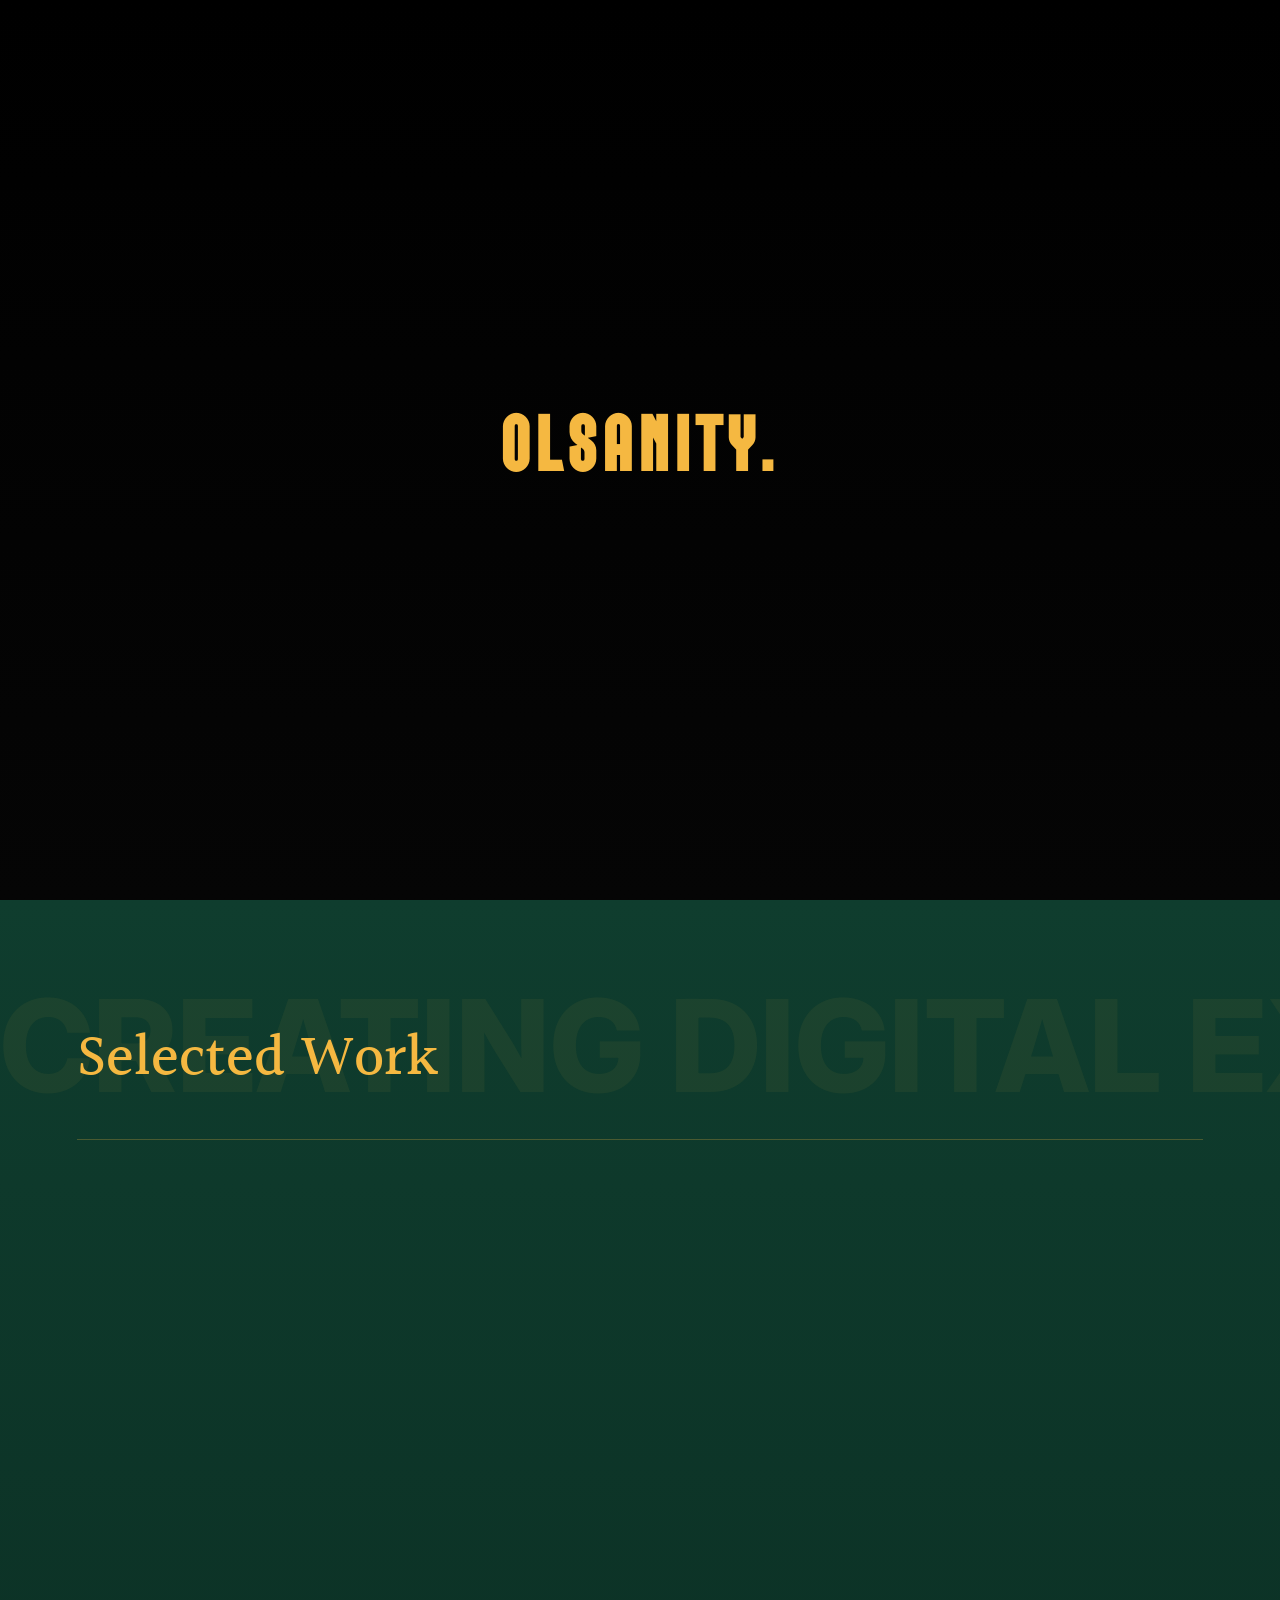
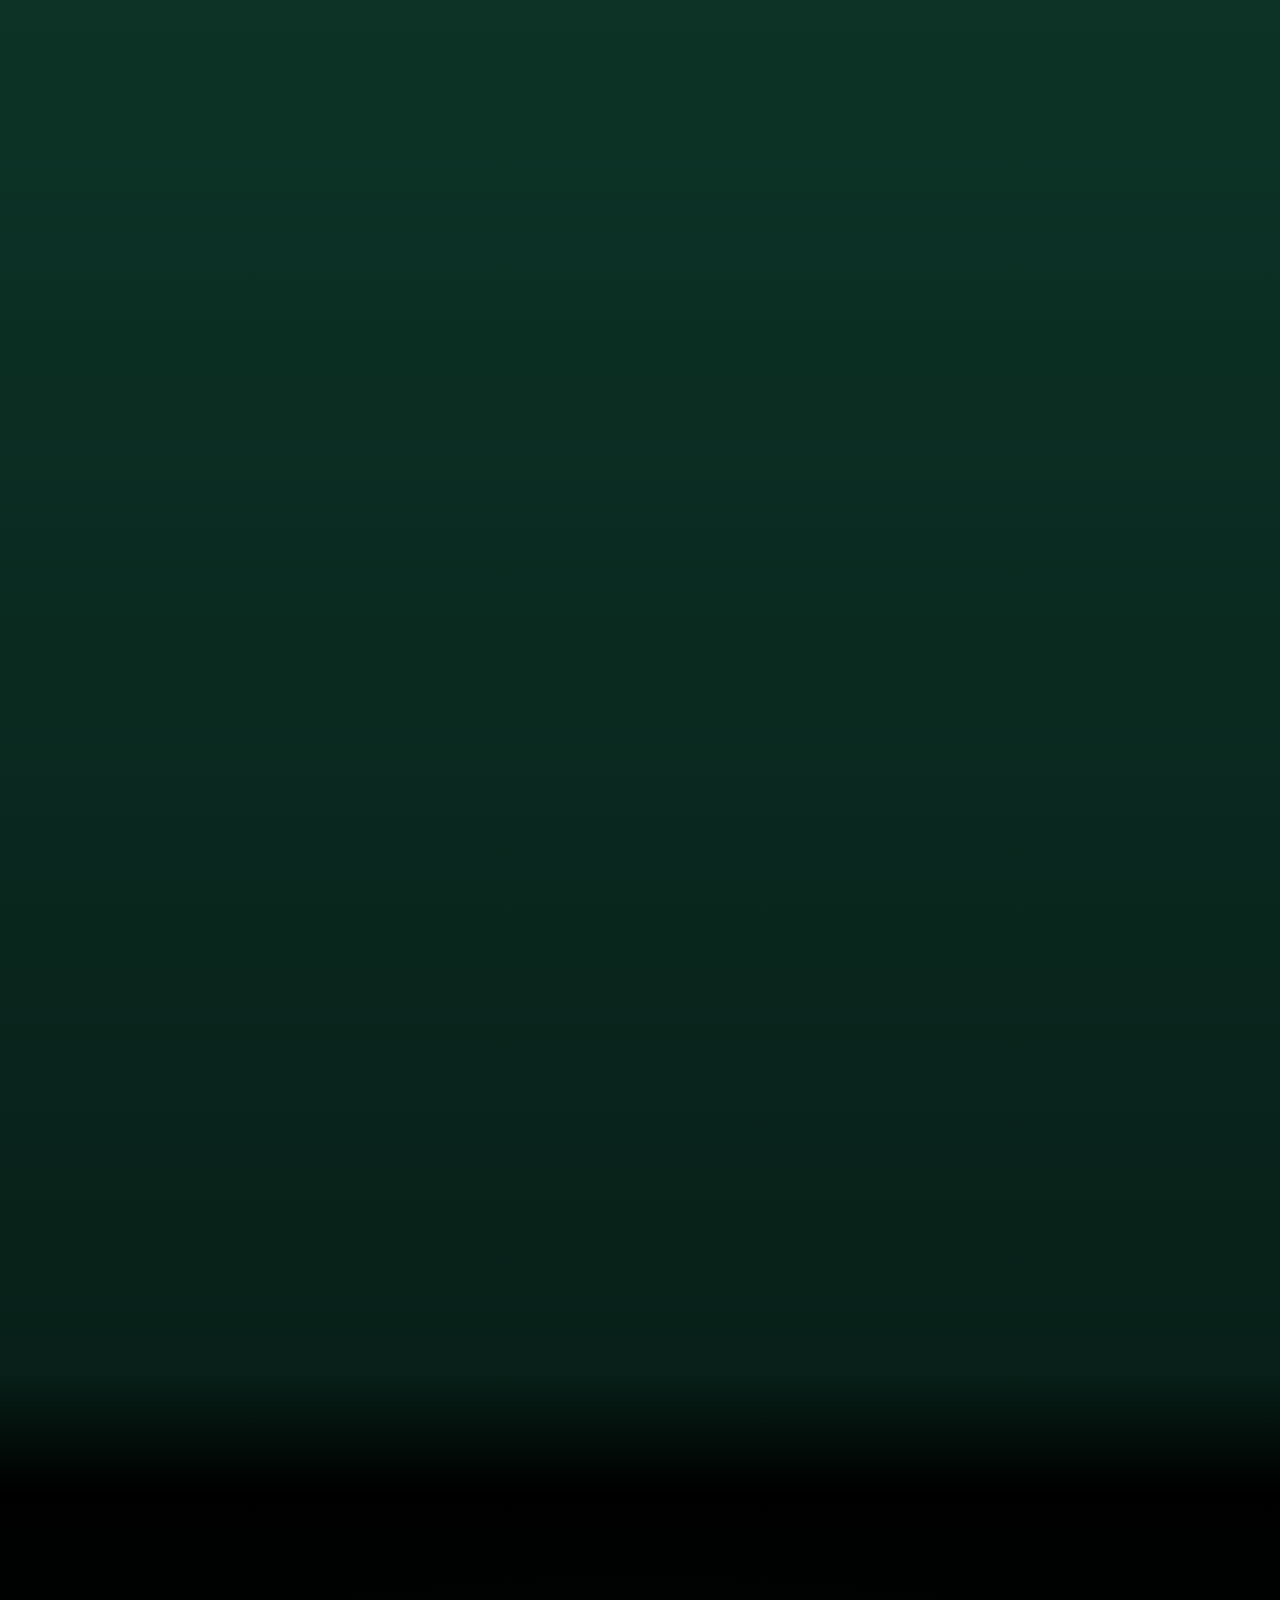
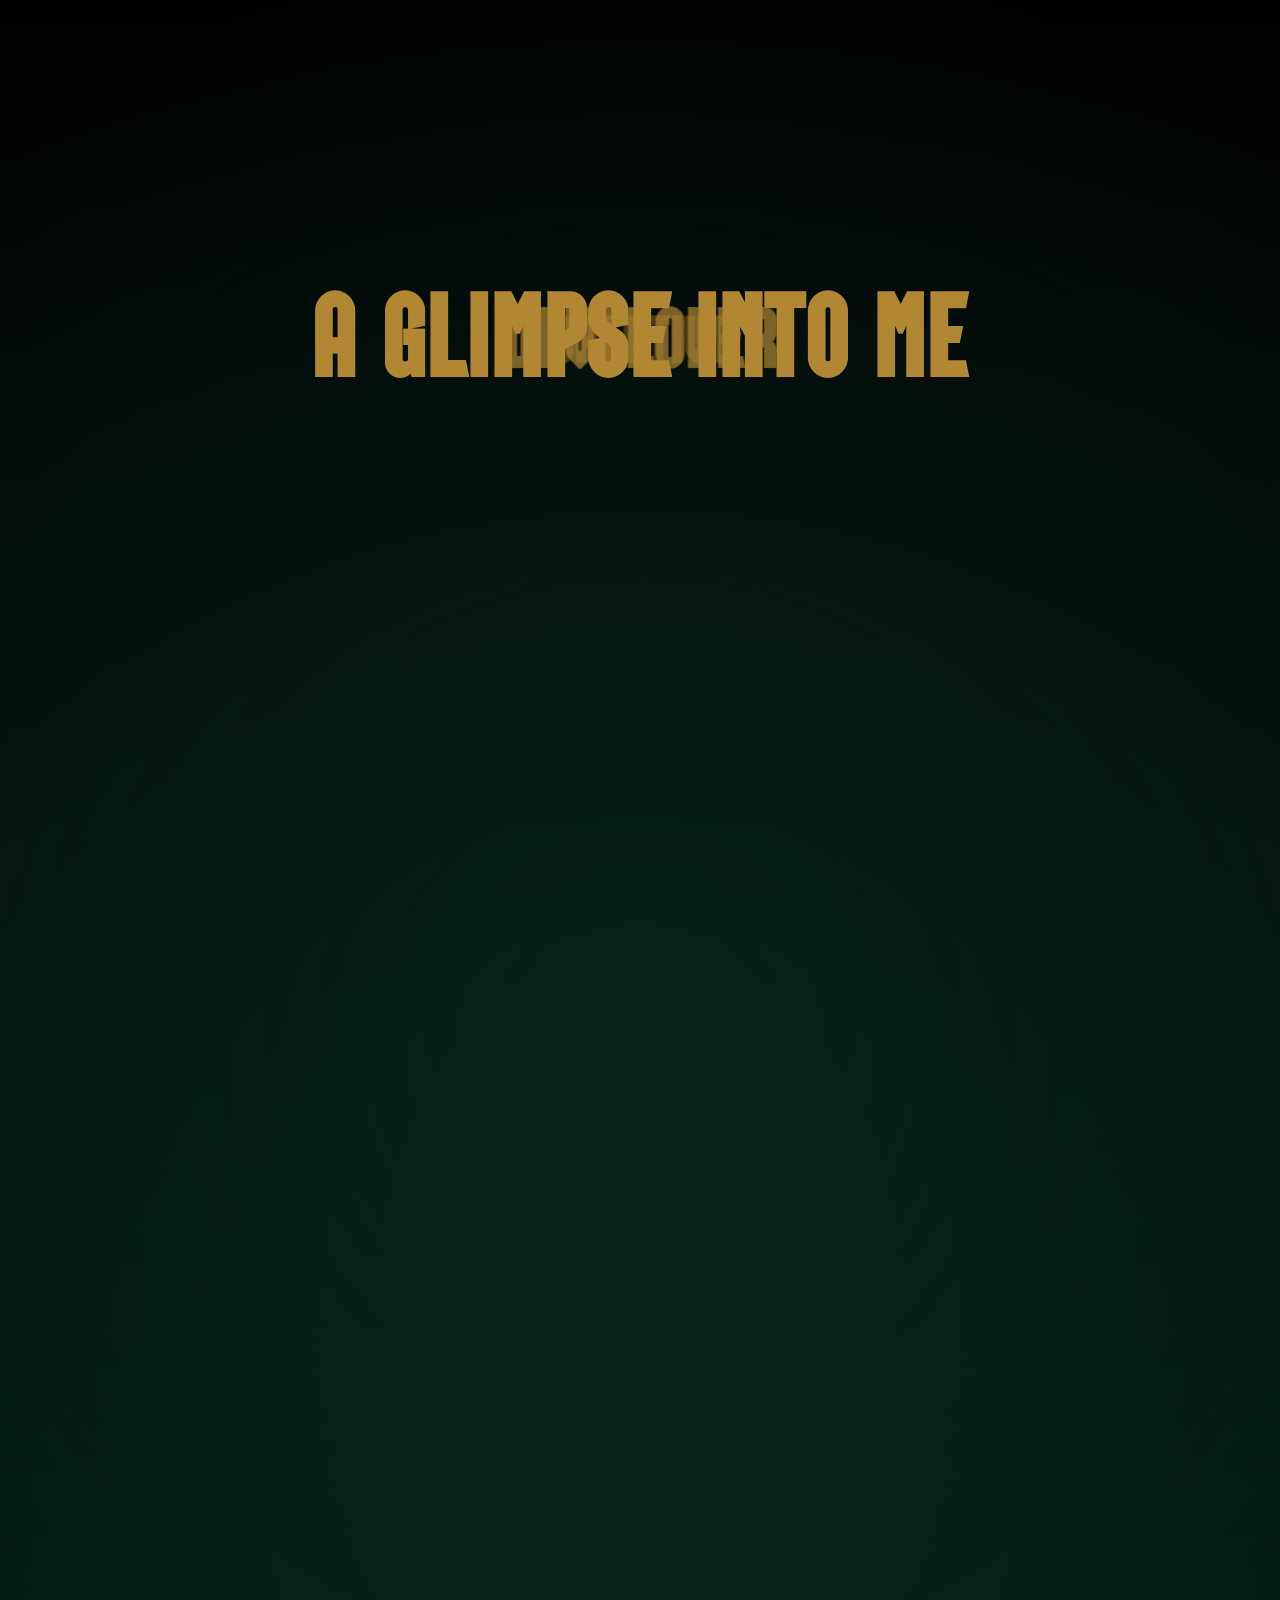
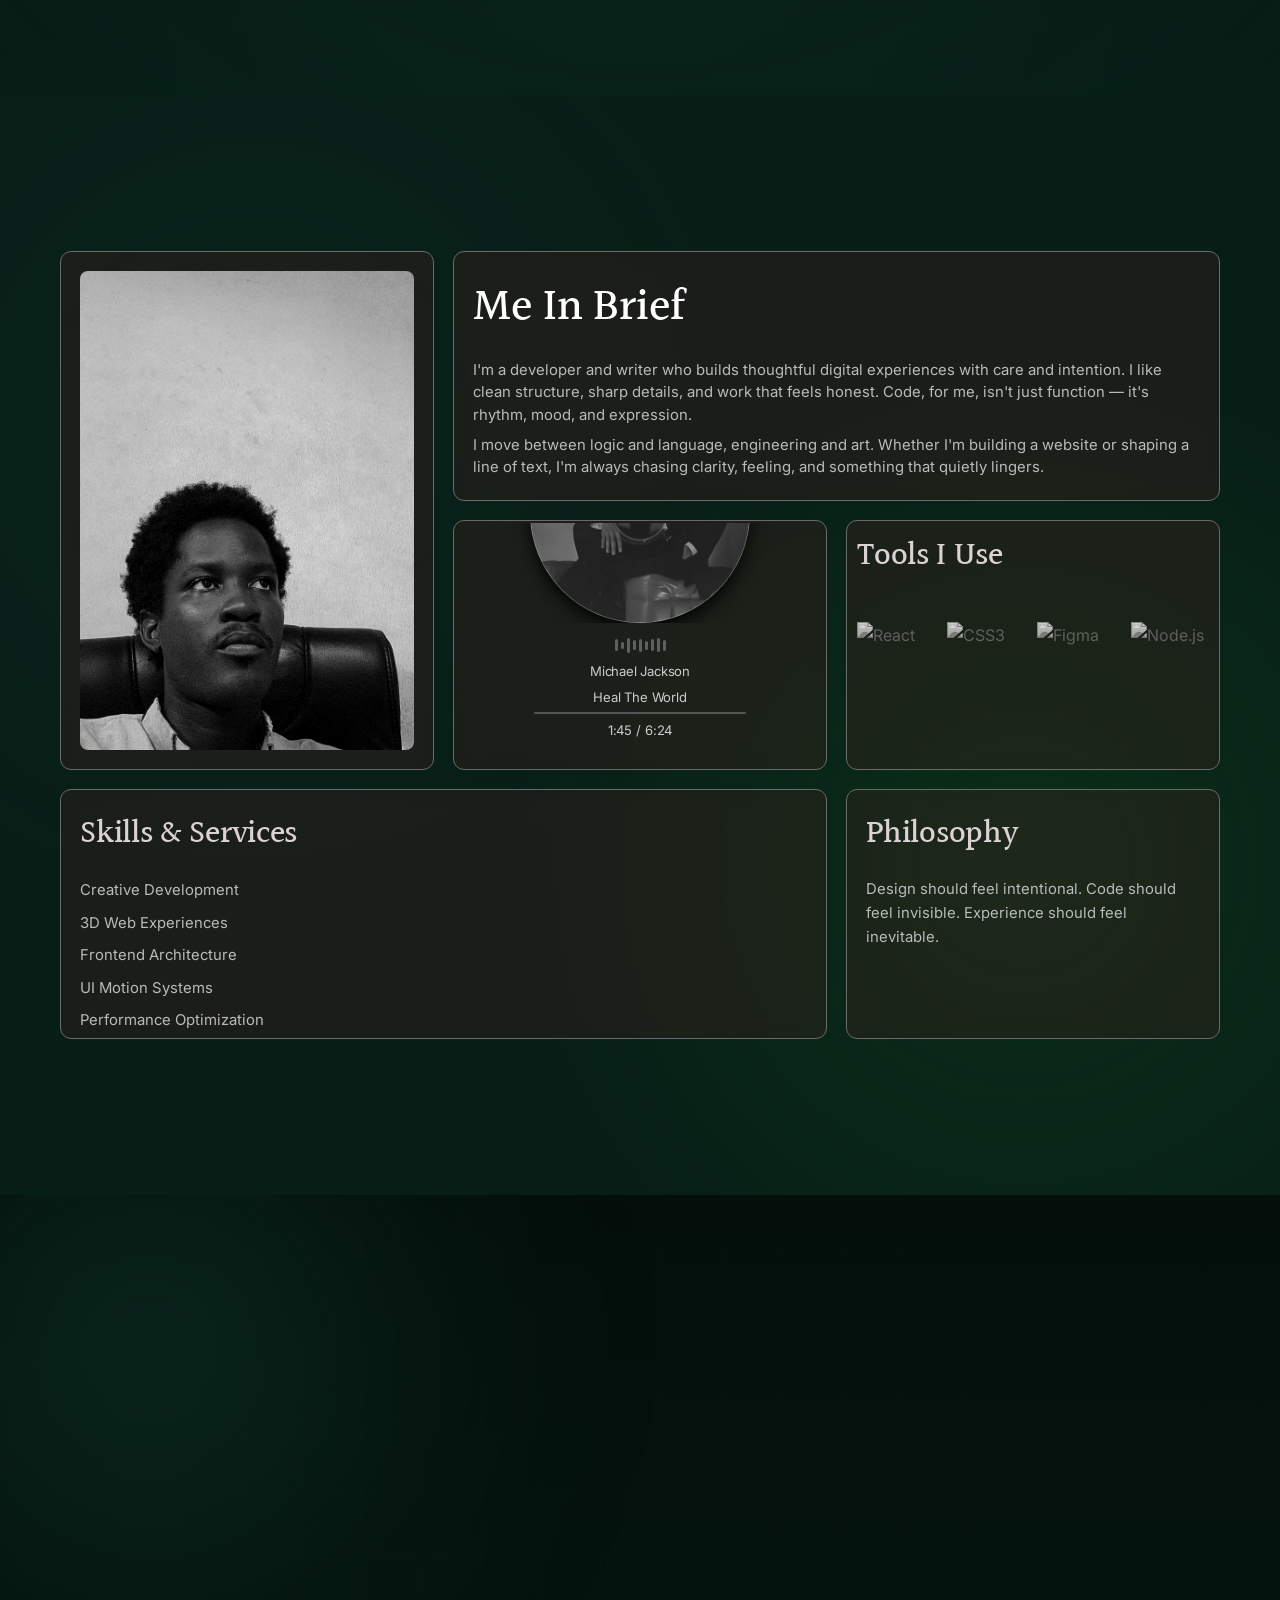
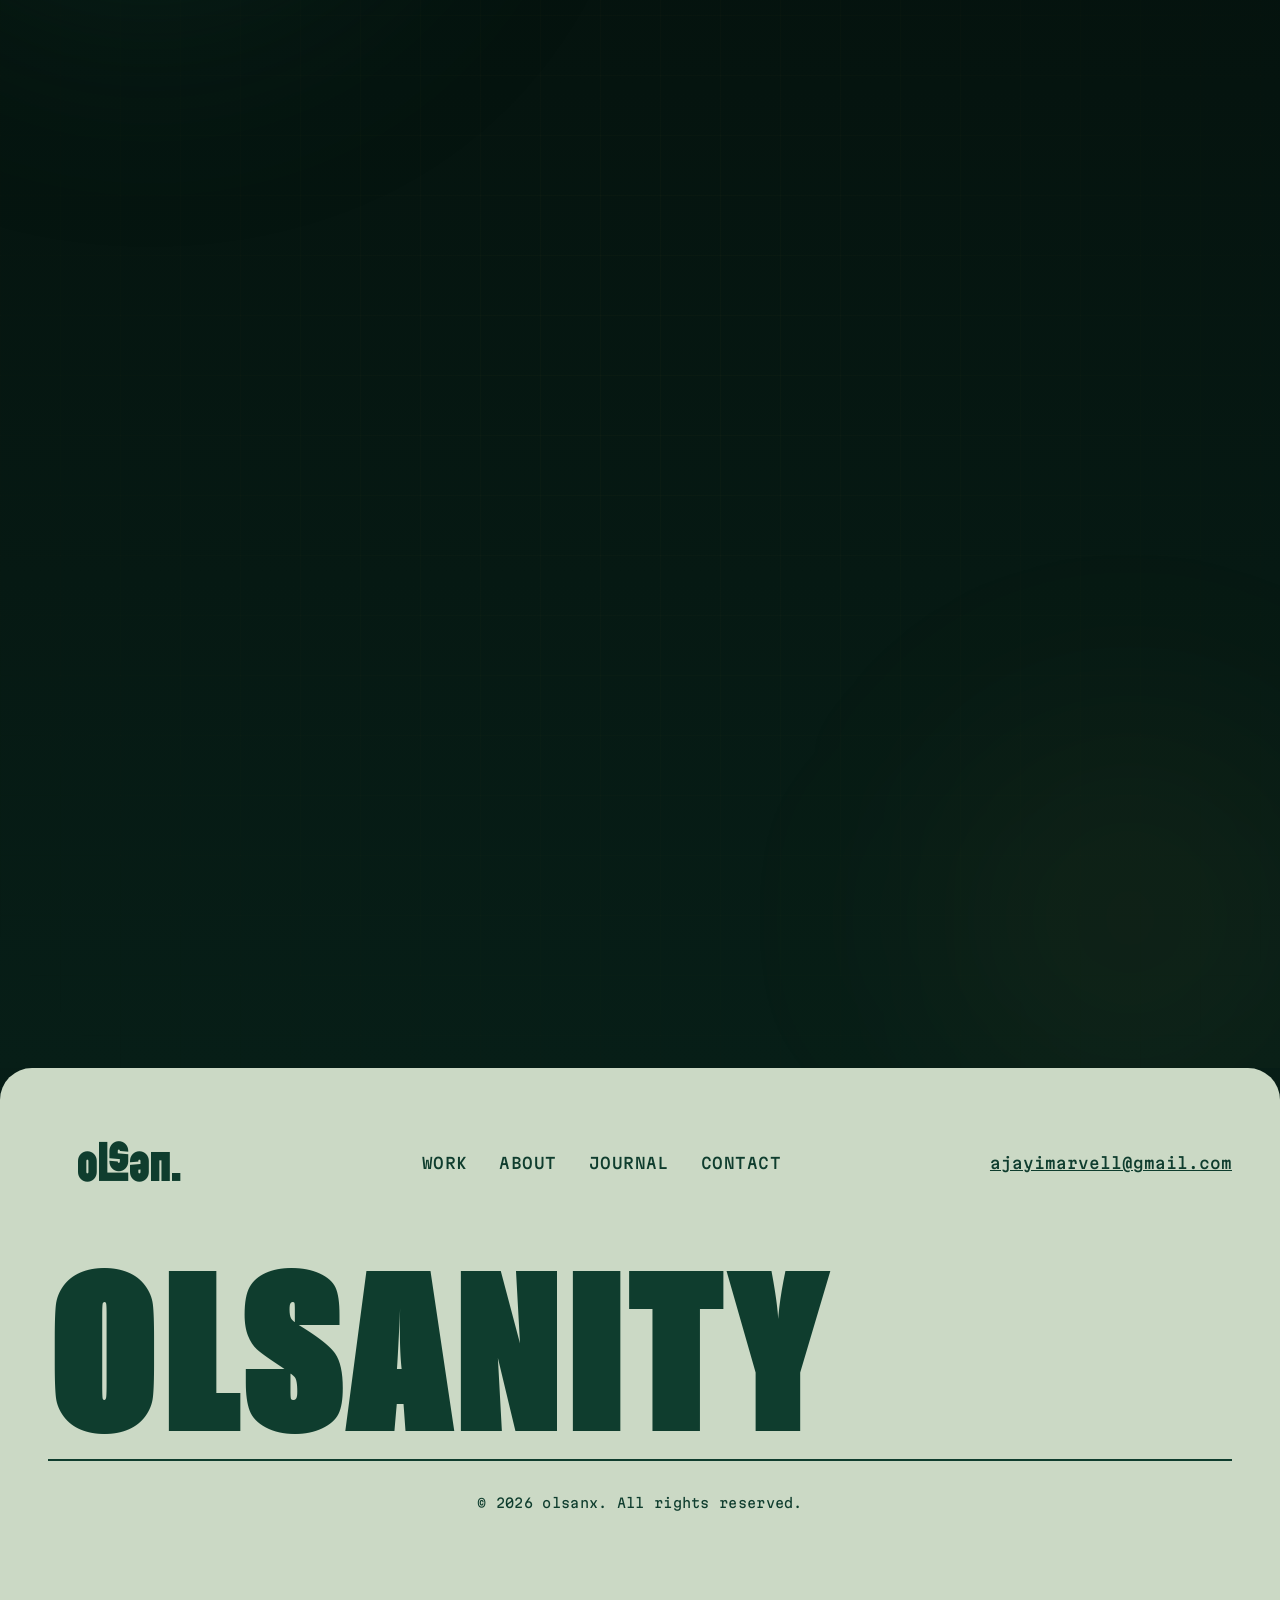
==== commit 09822d46: "Add files via upload" ====
--- a/index.html
+++ b/index.html
@@ -441,10 +441,6 @@
     <div class="connect-bottom cs-fade cs-fade--d4">
       <div class="socials">
         <a href="https://github.com/olsanx" target="_blank" class="social-link">GitHub</a>
-        <span class="social-dot">·</span>
-        <a href="https://linkedin.com/in/yourprofile" target="_blank" class="social-link">LinkedIn</a>
-        <span class="social-dot">·</span>
-        <a href="https://twitter.com/yourhandle" target="_blank" class="social-link">Twitter</a>
       </div>
       <div class="trust">
         <span>Trusted by clients</span>
@@ -491,7 +487,7 @@
   </section>
 
   <script src="script.js"></script>
-  <script src="cursor.js"></script>
+
 
 </body>
 
--- a/css/style.css
+++ b/css/style.css
@@ -69,7 +69,7 @@
   background: linear-gradient(to bottom, #040f0b 0%, #071e17 100%);
   color: var(--ink);
   line-height: 1.65;
-  cursor: none;
+
   overflow-x: hidden;
   max-width: 100%;
 }
